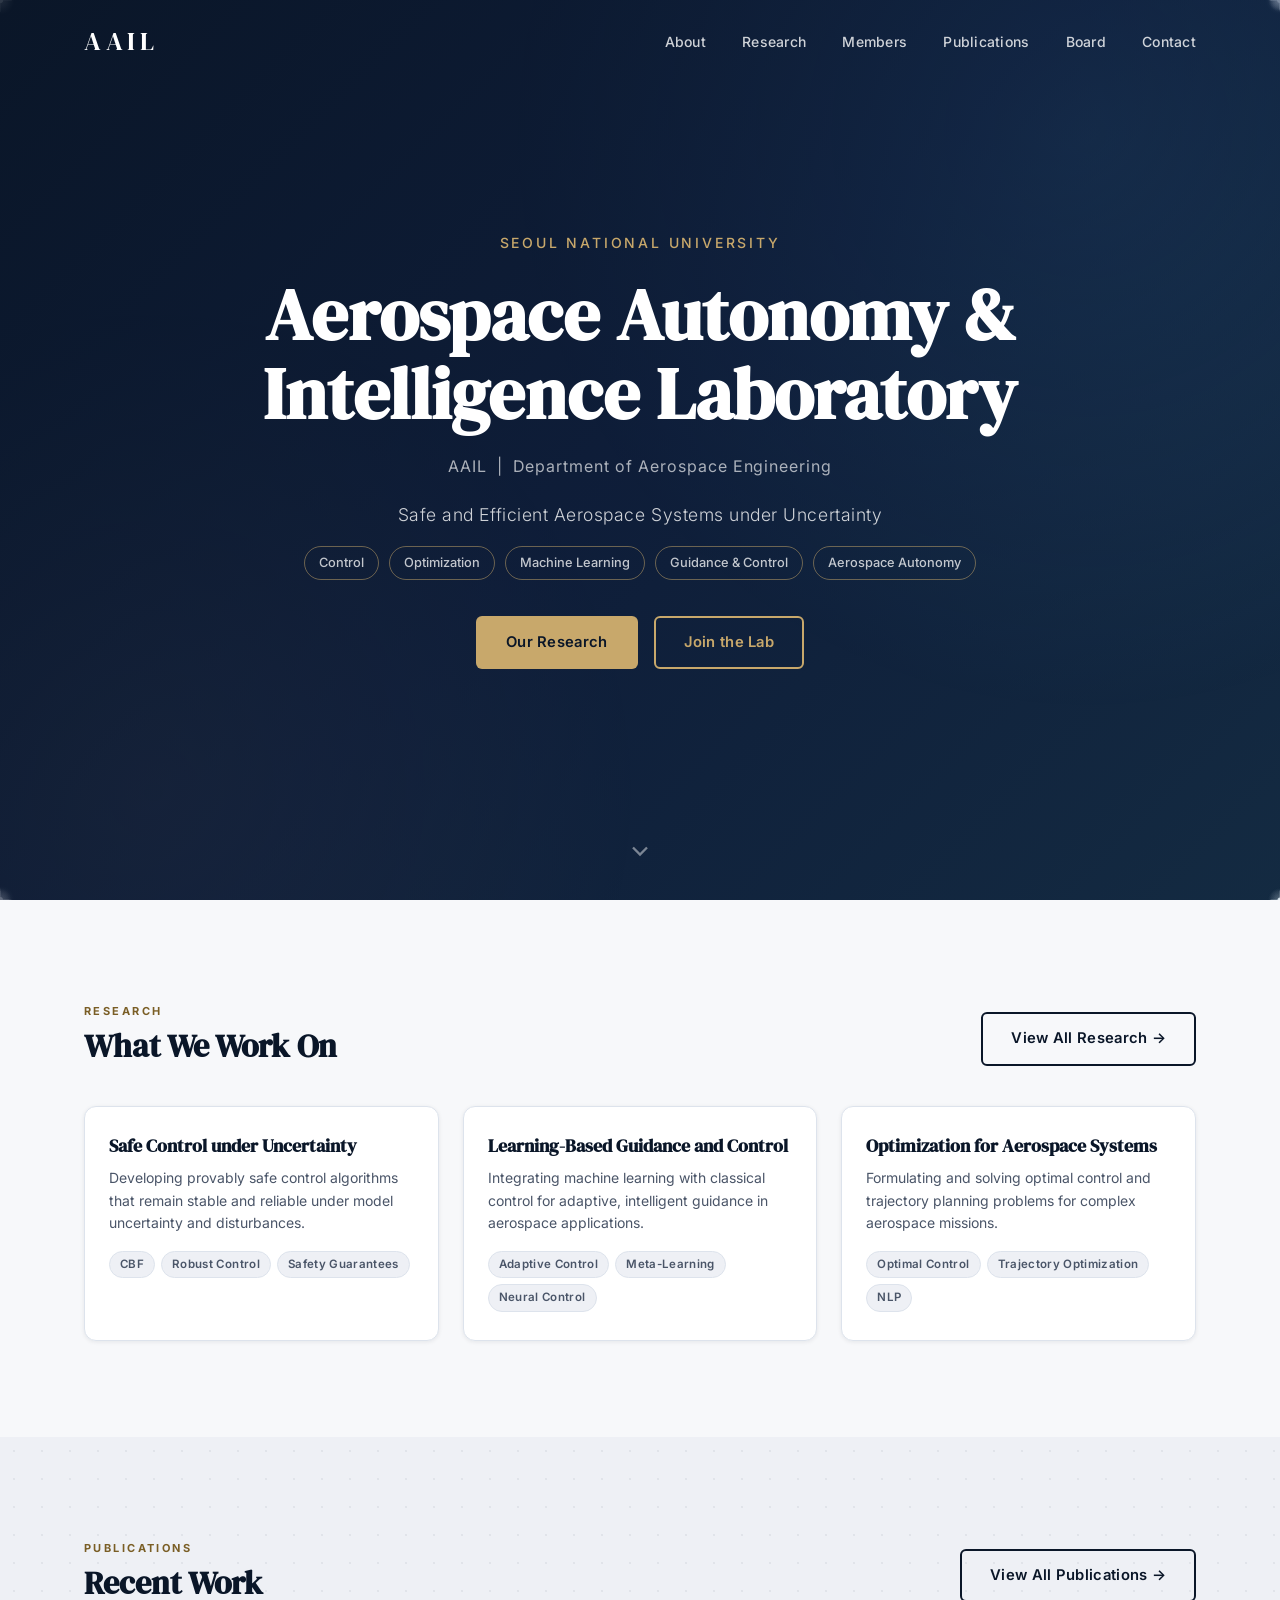
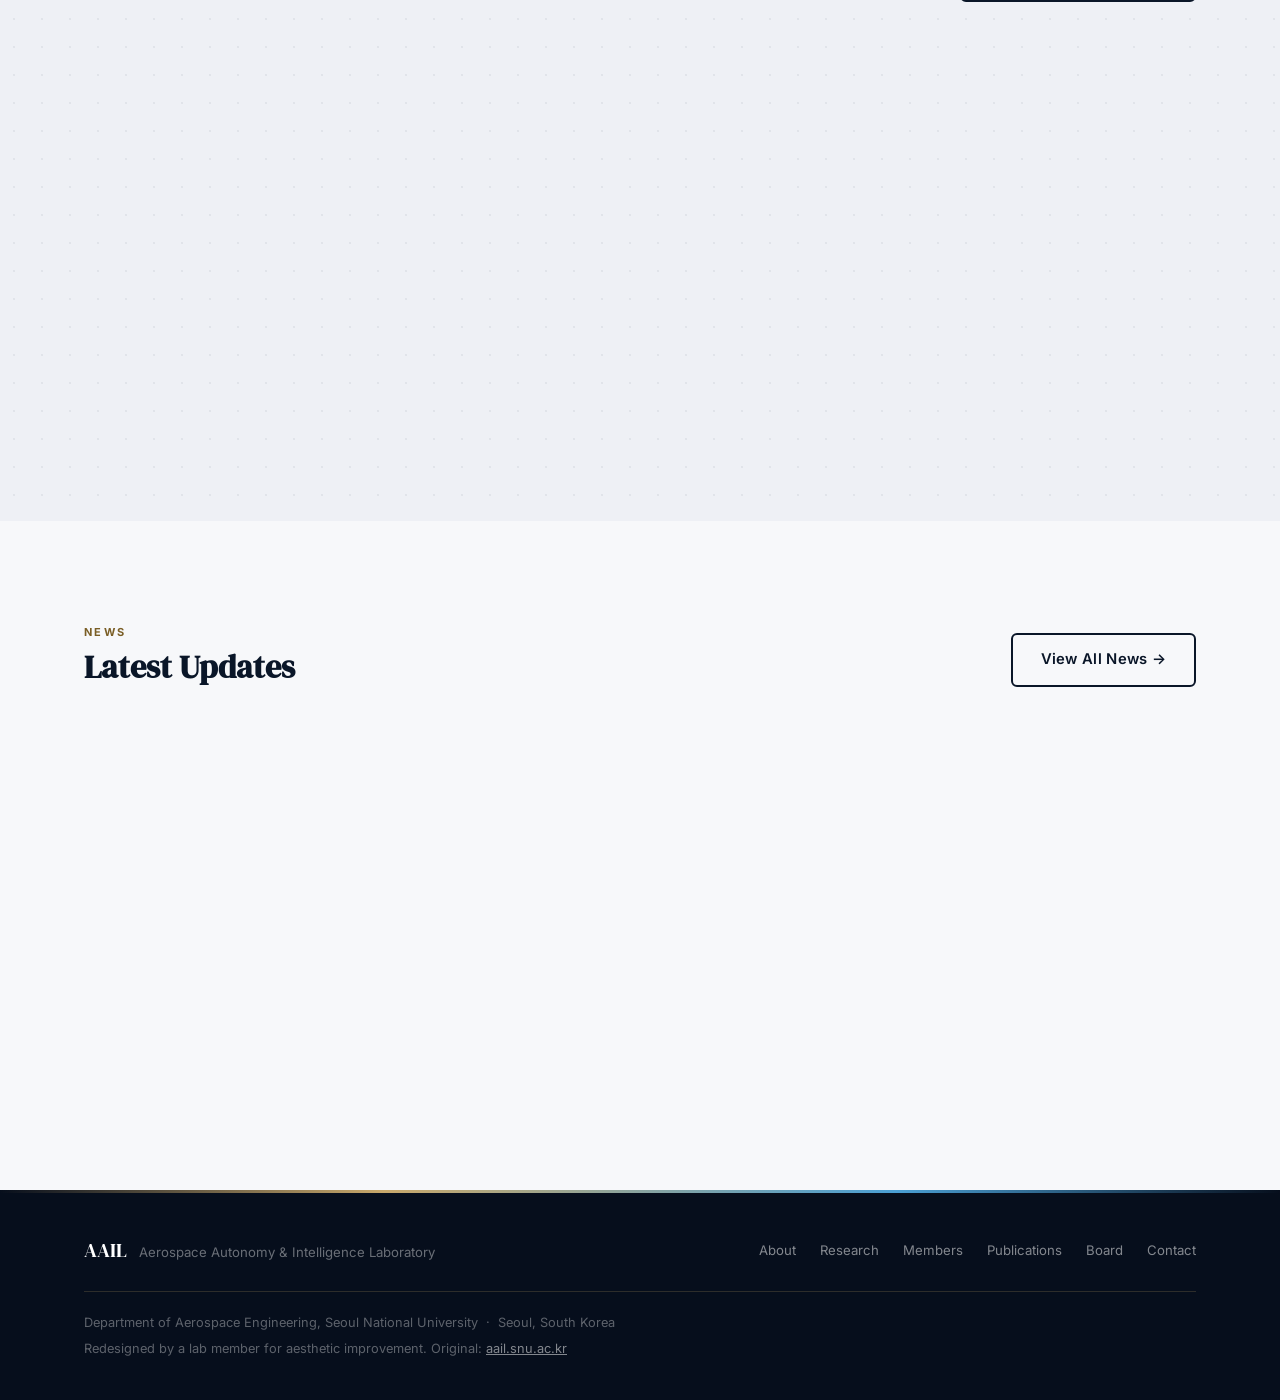
==== index.html @ 180e25d9 "Major redesign: board/gallery, research image grid, nav dropdowns, nav fix - Add Board page (News bu" ====
<!DOCTYPE html>
<html lang="en">
<head>
  <meta charset="UTF-8" />
  <meta name="viewport" content="width=device-width, initial-scale=1.0" />
  <title>AAIL — Aerospace Autonomy and Intelligence Laboratory</title>
  <link rel="preconnect" href="https://fonts.googleapis.com" />
  <link rel="preconnect" href="https://fonts.gstatic.com" crossorigin />
  <link href="https://fonts.googleapis.com/css2?family=DM+Serif+Display:ital@0;1&family=Inter:wght@300;400;500;600;700&display=swap" rel="stylesheet" />
  <link rel="stylesheet" href="style.css" />
  <meta property="og:title" content="AAIL:Aerospace Autonomy and Intelligence Laboratory" />
  <meta property="og:description" content="Research group at Seoul National University's Department of Aerospace Engineering, led by Professor Namhoon Cho." />
  <meta property="og:image" content="https://rimi1014.github.io/aail-webpage/images/og-image.png" />
  <meta property="og:type" content="website" />
  <meta property="og:url" content="https://rimi1014.github.io/aail-webpage/" />
</head>
<body>

  <!-- ── NAVIGATION ─────────────────────────────────────────── -->
  <header id="navbar">
    <nav class="nav-inner">
      <a class="nav-logo nav-tab" href="#" data-target="page-home">AAIL</a>
      <button class="hamburger" id="hamburger" aria-label="Menu">
        <span></span><span></span><span></span>
      </button>
      <ul class="nav-links" id="nav-links">
        <li class="has-dropdown">
          <a href="#" class="nav-tab" data-target="page-about">About</a>
          <ul class="nav-dropdown">
            <li><a href="#" class="nav-tab" data-target="page-about">About AAIL</a></li>
            <li><a href="#" class="nav-tab" data-target="page-contact">Join the Lab</a></li>
          </ul>
        </li>
        <li class="has-dropdown">
          <a href="#" class="nav-tab" data-target="page-research">Research</a>
          <ul class="nav-dropdown">
            <li><a href="#" class="nav-tab" data-target="page-research">Research Topics</a></li>
          </ul>
        </li>
        <li class="has-dropdown">
          <a href="#" class="nav-tab" data-target="page-members">Members</a>
          <ul class="nav-dropdown">
            <li><a href="#" class="member-subtab" data-subtab="pi">Principal Investigator</a></li>
            <li><a href="#" class="member-subtab" data-subtab="students">Students</a></li>
            <li><a href="#" class="member-subtab" data-subtab="alumni">Alumni</a></li>
          </ul>
        </li>
        <li class="has-dropdown">
          <a href="#" class="nav-tab" data-target="page-publications">Publications</a>
          <ul class="nav-dropdown">
            <li><a href="#" class="pub-filtertab" data-filter="journal">Journal</a></li>
            <li><a href="#" class="pub-filtertab" data-filter="conference">Conference</a></li>
            <li><a href="#" class="pub-filtertab" data-filter="preprint">Preprint</a></li>
          </ul>
        </li>
        <li class="has-dropdown">
          <a href="#" class="nav-tab" data-target="page-board">Board</a>
          <ul class="nav-dropdown">
            <li><a href="#" class="board-subtab" data-subtab="news">News</a></li>
            <li><a href="#" class="board-subtab" data-subtab="gallery">Gallery</a></li>
          </ul>
        </li>
        <li class="has-dropdown">
          <a href="#" class="nav-tab" data-target="page-contact">Contact</a>
          <ul class="nav-dropdown">
            <li><a href="#" class="nav-tab" data-target="page-contact">Contact AAIL</a></li>
            <li><a href="mailto:namhoon.cho@snu.ac.kr" class="nav-dropdown-email">namhoon.cho@snu.ac.kr</a></li>
          </ul>
        </li>
      </ul>
    </nav>
  </header>

  <!-- ── PAGES ──────────────────────────────────────────────── -->
  <main id="main-pages">

    <!-- HOME ──────────────────────────────────────────────── -->
    <div class="page active" id="page-home">

      <!-- Hero -->
      <div id="hero">
        <canvas id="hero-canvas"></canvas>
        <div class="hero-content">
          <p class="hero-eyebrow">Seoul National University</p>
          <h1 class="hero-title">Aerospace Autonomy &amp;<br />Intelligence Laboratory</h1>
          <p class="hero-sub">AAIL &nbsp;|&nbsp; Department of Aerospace Engineering</p>
          <p class="hero-statement">Safe and Efficient Aerospace Systems under Uncertainty</p>
          <div class="hero-tags">
            <span class="hero-tag">Control</span>
            <span class="hero-tag">Optimization</span>
            <span class="hero-tag">Machine Learning</span>
            <span class="hero-tag">Guidance &amp; Control</span>
            <span class="hero-tag">Aerospace Autonomy</span>
          </div>
          <div class="hero-cta">
            <a href="#" class="btn btn-primary nav-tab" data-target="page-research">Our Research</a>
            <a href="#" class="btn btn-outline nav-tab" data-target="page-contact">Join the Lab</a>
          </div>
        </div>
        <button class="scroll-hint" id="hero-scroll-hint" aria-label="Scroll down">
          <svg viewBox="0 0 24 24" fill="none" stroke="currentColor" stroke-width="2">
            <polyline points="6 9 12 15 18 9"/>
          </svg>
        </button>
      </div>

      <!-- Teaser: Research -->
      <section class="section teaser-section">
        <div class="container">
          <div class="teaser-header">
            <div>
              <span class="section-kicker">Research</span>
              <h2 class="teaser-title">What We Work On</h2>
            </div>
            <a href="#" class="btn btn-outline nav-tab" data-target="page-research">View All Research →</a>
          </div>
          <div class="research-areas">
            <div class="research-area-card">
              <h3 class="research-area-title">Safe Control under Uncertainty</h3>
              <p class="research-area-desc">Developing provably safe control algorithms that remain stable and reliable under model uncertainty and disturbances.</p>
              <div class="research-area-tags">
                <span class="research-area-tag">CBF</span>
                <span class="research-area-tag">Robust Control</span>
                <span class="research-area-tag">Safety Guarantees</span>
              </div>
            </div>
            <div class="research-area-card">
              <h3 class="research-area-title">Learning-Based Guidance and Control</h3>
              <p class="research-area-desc">Integrating machine learning with classical control for adaptive, intelligent guidance in aerospace applications.</p>
              <div class="research-area-tags">
                <span class="research-area-tag">Adaptive Control</span>
                <span class="research-area-tag">Meta-Learning</span>
                <span class="research-area-tag">Neural Control</span>
              </div>
            </div>
            <div class="research-area-card">
              <h3 class="research-area-title">Optimization for Aerospace Systems</h3>
              <p class="research-area-desc">Formulating and solving optimal control and trajectory planning problems for complex aerospace missions.</p>
              <div class="research-area-tags">
                <span class="research-area-tag">Optimal Control</span>
                <span class="research-area-tag">Trajectory Optimization</span>
                <span class="research-area-tag">NLP</span>
              </div>
            </div>
          </div>
        </div>
      </section>

      <!-- Teaser: Recent Publications -->
      <section class="section section-alt teaser-section">
        <div class="container">
          <div class="teaser-header">
            <div>
              <span class="section-kicker">Publications</span>
              <h2 class="teaser-title">Recent Work</h2>
            </div>
            <a href="#" class="btn btn-outline nav-tab" data-target="page-publications">View All Publications →</a>
          </div>
          <div id="pub-teaser"></div>
        </div>
      </section>

      <!-- Teaser: News -->
      <section class="section teaser-section">
        <div class="container">
          <div class="teaser-header">
            <div>
              <span class="section-kicker">News</span>
              <h2 class="teaser-title">Latest Updates</h2>
            </div>
            <a href="#" class="btn btn-outline nav-tab" data-target="page-board">View All News →</a>
          </div>
          <div id="news-teaser"></div>
        </div>
      </section>

    </div><!-- /page-home -->

    <!-- ABOUT ─────────────────────────────────────────────── -->
    <div class="page" id="page-about">
      <section class="section">
        <div class="container">
          <div class="section-header fade-in">
            <div class="section-num">01</div>
            <div class="section-header-text">
              <span class="section-kicker">About</span>
              <h2 class="section-title">About AAIL</h2>
            </div>
            <div class="section-header-line"></div>
          </div>
          <div class="about-text fade-in">
            <h2 class="about-subtitle">Intelligent Systems for the Future of Aerospace</h2>
            <p>The <strong>Aerospace Autonomy and Intelligence Laboratory (AAIL)</strong> is a research group within the Department of Aerospace Engineering at Seoul National University, led by Professor Namhoon Cho.</p>
            <p>We develop the theoretical foundations and practical algorithms for autonomous aerospace systems — spanning guidance &amp; control, machine learning, and intelligent decision-making. Our work bridges mathematical rigor with real-world aerospace engineering challenges.</p>
            <div class="about-tags">
              <span class="tag">Control Theory</span>
              <span class="tag">Machine Learning</span>
              <span class="tag">Autonomous Systems</span>
              <span class="tag">Aerospace Engineering</span>
              <span class="tag">Optimization</span>
            </div>
          </div>

          <div class="join-banner fade-in">
            <div class="join-text">
              <h3>Prospective Students &amp; Collaborators</h3>
              <p>We welcome motivated graduate students and researchers. Please send your CV and transcript to the PI via email.</p>
            </div>
            <a href="#" class="btn btn-primary nav-tab" data-target="page-contact">Get in Touch</a>
          </div>
        </div>
      </section>
    </div>

    <!-- RESEARCH ───────────────────────────────────────────── -->
    <div class="page" id="page-research">
      <div id="research-overview">
        <section class="section section-alt research-header-section">
          <div class="container">
            <div class="section-header fade-in">
              <div class="section-num">02</div>
              <div class="section-header-text">
                <span class="section-kicker">Research</span>
                <h2 class="section-title">What We Work On</h2>
              </div>
              <div class="section-header-line"></div>
            </div>
            <p class="section-desc fade-in">Our research spans the theory and application of intelligent autonomous systems in aerospace.</p>
          </div>
        </section>
        <div class="research-img-grid" id="research-img-grid"></div>
      </div>
      <div id="research-detail-view" style="display:none"></div>
    </div>

    <!-- MEMBERS ────────────────────────────────────────────── -->
    <div class="page" id="page-members">
      <section class="section section-alt">
        <div class="container">
          <div class="section-header fade-in">
            <div class="section-header-text">
              <span class="section-kicker">People</span>
              <h2 class="section-title">Lab Members</h2>
            </div>
            <div class="section-header-line"></div>
          </div>

          <!-- Internal sub-tabs -->
          <div class="member-tabs fade-in">
            <button class="member-tab active" data-panel="pi">Principal Investigator</button>
            <button class="member-tab" data-panel="students">Students</button>
            <button class="member-tab" data-panel="alumni">Alumni</button>
          </div>

          <!-- Panel: PI -->
          <div class="member-panel active" id="panel-pi">
            <div class="pi-profile fade-in">
              <div class="pi-profile-card">
                <div class="pi-avatar">
                  <img
                    src="images/ncho.jpg"
                    alt="Prof. Namhoon Cho"
                    class="pi-photo"
                    onerror="this.style.display='none';this.nextElementSibling.style.display='flex'"
                  />
                  <div class="pi-avatar-initials">NC</div>
                </div>
                <h2 class="pi-name">Namhoon Cho</h2>
                <p class="pi-title">Principal Investigator</p>
                <p class="pi-dept">Assistant Professor<br />Department of Aerospace Engineering<br />Seoul National University</p>
                <div class="pi-links">
                  <a href="http://aail.snu.ac.kr/ncho.html" target="_blank" class="pi-link">Faculty Page ↗</a>
                  <a href="mailto:namhoon.cho@snu.ac.kr" class="pi-link">namhoon.cho@snu.ac.kr</a>
                </div>
              </div>
              <div class="pi-bio">
                <div class="pi-bio-block">
                  <h4 class="pi-bio-heading">Current Position</h4>
                  <p>Assistant Professor, Department of Aerospace Engineering, Seoul National University. Affiliated with the Artificial Intelligence Institute and Institute of Advanced Aerospace Technology.</p>
                </div>
                <div class="pi-bio-block">
                  <h4 class="pi-bio-heading">Research Focus</h4>
                  <p>Control-theoretic design of optimisation algorithms, robust adaptive control with online model learning, data-driven safe control frameworks, learning-enabled control with safety assurance, and automated control engineering.</p>
                </div>
                <div class="pi-bio-block">
                  <h4 class="pi-bio-heading">Professional Experience</h4>
                  <ul class="pi-bio-list">
                    <li>Lecturer in Control and Optimisation, Cranfield University (2024–2025)</li>
                    <li>Research Fellow (75th Anniversary Fellowship), Cranfield University (2021–2024)</li>
                    <li>Senior Researcher, Agency for Defense Development (2019–2020)</li>
                    <li>Postdoctoral Fellow, Seoul National University (2017–2019)</li>
                  </ul>
                </div>
                <div class="pi-bio-block">
                  <h4 class="pi-bio-heading">Education</h4>
                  <ul class="pi-bio-list">
                    <li>PhD, Mechanical and Aerospace Engineering, Seoul National University (2012–2017)<br /><span class="pi-bio-note">Dissertation: Nonlinear Guidance Law for 3D Path-Following Using Differential Geometry</span></li>
                    <li>BSc, Mechanical and Aerospace Engineering, Seoul National University (2009–2012)</li>
                  </ul>
                </div>
                <div class="pi-bio-block">
                  <h4 class="pi-bio-heading">Honors &amp; Awards</h4>
                  <ul class="pi-bio-list">
                    <li>Fellow of Advance HE (2025)</li>
                    <li>Cranfield University 75th Anniversary Fellowship</li>
                    <li>Outstanding Doctoral Dissertation Award, Seoul National University (2017)</li>
                    <li>Summa Cum Laude, Seoul National University (2012)</li>
                  </ul>
                </div>
              </div>
            </div>
          </div>

          <!-- Panel: Students (data/members.js snu group) -->
          <div class="member-panel" id="panel-students">
            <div id="students-container"></div>
          </div>

          <!-- Panel: Alumni (data/members.js cranfield group) -->
          <div class="member-panel" id="panel-alumni">
            <div id="alumni-container"></div>
          </div>

        </div>
      </section>
    </div>

    <!-- PUBLICATIONS ───────────────────────────────────────── -->
    <div class="page" id="page-publications">
      <section class="section">
        <div class="container">
          <div class="section-header fade-in">
            <div class="section-num">04</div>
            <div class="section-header-text">
              <span class="section-kicker">Publications</span>
              <h2 class="section-title">Selected Works</h2>
            </div>
            <div class="section-header-line"></div>
          </div>

          <div class="pub-tabs fade-in">
            <button class="pub-tab active" data-filter="all">All</button>
            <button class="pub-tab" data-filter="journal">Journal</button>
            <button class="pub-tab" data-filter="conference">Conference</button>
            <button class="pub-tab" data-filter="preprint">Preprint</button>
          </div>

          <div class="pub-list" id="pub-list">
            <!-- data/publications.js 에서 자동으로 채워집니다 -->
          </div>

          <div class="pub-more fade-in">
            <a href="http://aail.snu.ac.kr" target="_blank" class="btn btn-outline">View Full List ↗</a>
          </div>
        </div>
      </section>
    </div>

    <!-- BOARD ──────────────────────────────────────────────── -->
    <div class="page" id="page-board">
      <section class="section">
        <div class="container">
          <div class="section-header fade-in">
            <div class="section-header-text">
              <span class="section-kicker">Board</span>
              <h2 class="section-title">Lab Board</h2>
            </div>
            <div class="section-header-line"></div>
          </div>

          <div class="pub-tabs fade-in" id="board-tabs">
            <button class="pub-tab active" data-panel="news">News</button>
            <button class="pub-tab" data-panel="gallery">Gallery</button>
          </div>

          <!-- Panel: News -->
          <div class="board-panel active" id="board-panel-news">
            <div id="news-container"></div>
          </div>

          <!-- Panel: Gallery -->
          <div class="board-panel" id="board-panel-gallery">
            <div id="gallery-container"></div>
          </div>
        </div>
      </section>
    </div>

    <!-- CONTACT ────────────────────────────────────────────── -->
    <div class="page" id="page-contact">
      <section class="section section-dark">
        <div class="container">
          <div class="section-header fade-in">
            <div class="section-num">06</div>
            <div class="section-header-text">
              <span class="section-kicker">Contact</span>
              <h2 class="section-title light">Find Us</h2>
            </div>
            <div class="section-header-line"></div>
          </div>

          <div class="contact-grid">
            <div class="contact-card fade-in">
              <div class="contact-icon">
                <svg viewBox="0 0 24 24" fill="none" stroke="currentColor" stroke-width="1.5">
                  <path d="M21 10c0 7-9 13-9 13s-9-6-9-13a9 9 0 0118 0z"/>
                  <circle cx="12" cy="10" r="3"/>
                </svg>
              </div>
              <h3>Address</h3>
              <p>Rm 318-2, Bldg 302<br />Department of Aerospace Engineering<br />Seoul National University<br />1 Gwanak-ro, Gwanak-gu<br />Seoul 08826, South Korea</p>
            </div>

            <div class="contact-card fade-in">
              <div class="contact-icon">
                <svg viewBox="0 0 24 24" fill="none" stroke="currentColor" stroke-width="1.5">
                  <path d="M22 16.92v3a2 2 0 01-2.18 2 19.79 19.79 0 01-8.63-3.07A19.5 19.5 0 013.07 8.81 19.79 19.79 0 01.01 2.18 2 2 0 012 0h3a2 2 0 012 1.72c.127.96.361 1.903.7 2.81a2 2 0 01-.45 2.11L6.09 7.91a16 16 0 006 6l1.27-1.27a2 2 0 012.11-.45c.907.339 1.85.573 2.81.7A2 2 0 0122 16.92z"/>
                </svg>
              </div>
              <h3>Phone</h3>
              <p>+82-(0)2-880-7392</p>
            </div>

            <div class="contact-card fade-in">
              <div class="contact-icon">
                <svg viewBox="0 0 24 24" fill="none" stroke="currentColor" stroke-width="1.5">
                  <circle cx="12" cy="12" r="10"/>
                  <path d="M2 12h20M12 2a15.3 15.3 0 014 10 15.3 15.3 0 01-4 10 15.3 15.3 0 01-4-10 15.3 15.3 0 014-10z"/>
                </svg>
              </div>
              <h3>Website</h3>
              <p><a href="http://aail.snu.ac.kr" target="_blank" class="contact-link">aail.snu.ac.kr ↗</a></p>
            </div>
          </div>

          <div class="join-cta fade-in">
            <h3>Interested in Joining?</h3>
            <p>We are looking for motivated graduate students and researchers. Please contact the PI with your CV and academic transcript.</p>
            <a href="mailto:namhoon.cho@snu.ac.kr" class="btn btn-outline">Email the PI ↗</a>
          </div>
        </div>
      </section>
    </div>

  </main>

  <!-- ── FOOTER ──────────────────────────────────────────────── -->
  <footer class="footer">
    <div class="container">
      <div class="footer-inner">
        <div class="footer-brand">
          <a href="#" class="footer-logo nav-tab" data-target="page-home">AAIL</a>
          <span class="footer-tagline">Aerospace Autonomy &amp; Intelligence Laboratory</span>
        </div>
        <div class="footer-links">
          <a href="#" class="nav-tab" data-target="page-about">About</a>
          <a href="#" class="nav-tab" data-target="page-research">Research</a>
          <a href="#" class="nav-tab" data-target="page-members">Members</a>
          <a href="#" class="nav-tab" data-target="page-publications">Publications</a>
          <a href="#" class="nav-tab" data-target="page-board">Board</a>
          <a href="#" class="nav-tab" data-target="page-contact">Contact</a>
        </div>
      </div>
      <div class="footer-copy">
        <p>Department of Aerospace Engineering, Seoul National University &nbsp;·&nbsp; Seoul, South Korea</p>
        <p class="footer-note">Redesigned by a lab member for aesthetic improvement. Original: <a href="http://aail.snu.ac.kr" target="_blank">aail.snu.ac.kr</a></p>
      </div>
    </div>
  </footer>

  <button class="go-top" id="go-top" aria-label="Back to top">
    <svg viewBox="0 0 24 24" fill="none" stroke="currentColor" stroke-width="2.5">
      <polyline points="18 15 12 9 6 15"/>
    </svg>
  </button>

  <!-- Gallery Modal -->
  <div class="gallery-modal" id="gallery-modal" aria-hidden="true">
    <div class="gallery-modal-backdrop" id="gallery-modal-backdrop"></div>
    <div class="gallery-modal-dialog">
      <button class="gallery-modal-close" id="gallery-modal-close" aria-label="Close">
        <svg viewBox="0 0 24 24" fill="none" stroke="currentColor" stroke-width="2.5">
          <line x1="18" y1="6" x2="6" y2="18"/><line x1="6" y1="6" x2="18" y2="18"/>
        </svg>
      </button>
      <div class="gallery-modal-img-wrap" id="gallery-modal-img-wrap"></div>
      <div class="gallery-modal-info">
        <p class="gallery-modal-date" id="gallery-modal-date"></p>
        <h2 class="gallery-modal-title" id="gallery-modal-title"></h2>
        <p class="gallery-modal-text" id="gallery-modal-text"></p>
      </div>
    </div>
  </div>

  <script src="data/members.js"></script>
  <script src="data/publications.js"></script>
  <script src="data/news.js"></script>
  <script src="data/gallery.js"></script>
  <script src="script.js"></script>
</body>
</html>
---- style.css ----
/* ── RESET & ROOT ──────────────────────────────────────────── */
*, *::before, *::after { box-sizing: border-box; margin: 0; padding: 0; }

:root {
  --navy:      #0A1628;
  --navy-mid:  #112244;
  --blue:      #4A9FD4;
  --blue-lt:   #7DC4E8;
  --gold:      #C8A86B;
  --gold-lt:   #E0C99A;
  --gold-dk:   #7A5E25;
  --bg:        #F7F8FA;
  --bg-alt:    #EEF0F5;
  --white:     #FFFFFF;
  --text:      #1E2A3A;
  --text-mid:  #4A5568;
  --text-lt:   #8898AA;
  --border:    #DDE3EC;

  --font-serif: 'DM Serif Display', Georgia, serif;
  --font-sans:  'Inter', -apple-system, BlinkMacSystemFont, sans-serif;

  --radius-sm: 6px;
  --radius:    12px;
  --radius-lg: 20px;

  --shadow-sm: 0 1px 4px rgba(10,22,40,.08);
  --shadow:    0 4px 20px rgba(10,22,40,.10);
  --shadow-lg: 0 12px 40px rgba(10,22,40,.15);

  --transition: 0.3s cubic-bezier(0.4, 0, 0.2, 1);
}

html { font-size: 16px; }

body {
  font-family: var(--font-sans);
  color: var(--text);
  background: var(--bg);
  line-height: 1.7;
  -webkit-font-smoothing: antialiased;
  display: flex;
  flex-direction: column;
  min-height: 100vh;
}

/* ── PAGE SWITCHING ─────────────────────────────────────────── */
#main-pages { flex: 1; }

.page { display: none; }
.page.active {
  display: block;
  animation: pageFadeIn 0.35s ease forwards;
}

@keyframes pageFadeIn {
  from { opacity: 0; }
  to   { opacity: 1; }
}


a { color: inherit; text-decoration: none; }
img { max-width: 100%; display: block; }

/* ── UTILITY ───────────────────────────────────────────────── */
.container {
  max-width: 1160px;
  margin: 0 auto;
  padding: 0 24px;
}
.container-narrow { max-width: 860px; }

.section { padding: 96px 0; }
.section-alt {
  background-color: var(--bg-alt);
  background-image: radial-gradient(circle, rgba(10,22,40,.06) 1px, transparent 1px);
  background-size: 28px 28px;
}
.section-dark {
  background: var(--navy);
  color: var(--white);
}

.section-label {
  font-size: 11px;
  font-weight: 700;
  letter-spacing: .18em;
  text-transform: uppercase;
  color: var(--gold-dk);
  margin-bottom: 12px;
}
.section-label.light { color: var(--gold-lt); }

.section-title {
  font-family: var(--font-serif);
  font-size: clamp(2rem, 4vw, 2.75rem);
  line-height: 1.15;
  color: var(--navy);
  margin-bottom: 16px;
}
.section-title.centered { text-align: center; }
.section-title.light { color: var(--white); }

.section-desc {
  font-size: 1.05rem;
  color: var(--text-mid);
  max-width: 600px;
  margin-bottom: 56px;
}
.section-desc.centered { margin-left: auto; margin-right: auto; text-align: center; }

/* ── SECTION HEADERS ─────────────────────────────────────── */
.section-header {
  display: grid;
  grid-template-columns: 1fr auto;
  align-items: center;
  gap: 24px;
  margin-bottom: 48px;
}
.section-num { display: none; }
.section-header-text { display: flex; flex-direction: column; }
.section-kicker {
  font-size: 11px;
  font-weight: 700;
  letter-spacing: .22em;
  text-transform: uppercase;
  color: var(--gold-dk);
  margin-bottom: 4px;
}
.section-dark .section-kicker { color: var(--gold-lt); }
.section-header .section-title { margin-bottom: 0; }
.section-header-line {
  height: 1px;
  background: linear-gradient(90deg, var(--border) 0%, transparent 100%);
  min-width: 40px;
  flex: 1;
}
.section-dark .section-header-line {
  background: linear-gradient(90deg, rgba(255,255,255,.18) 0%, transparent 100%);
}

/* Fade-in on scroll */
.fade-in {
  opacity: 0;
  transform: translateY(32px) scale(0.98);
  transition: opacity 0.7s cubic-bezier(0.4,0,0.2,1),
              transform 0.7s cubic-bezier(0.4,0,0.2,1);
}
.fade-in.visible {
  opacity: 1;
  transform: translateY(0) scale(1);
}

/* Buttons */
.btn {
  display: inline-flex;
  align-items: center;
  gap: 8px;
  padding: 12px 28px;
  border-radius: var(--radius-sm);
  font-size: .925rem;
  font-weight: 600;
  letter-spacing: .02em;
  transition: var(--transition);
  cursor: pointer;
  border: 2px solid transparent;
}
.btn-primary {
  background: var(--gold);
  color: var(--navy);
}
.btn-primary:hover { background: var(--gold-lt); }

.btn-outline {
  border-color: currentColor;
  color: var(--navy);
}
.btn-outline:hover { background: var(--navy); color: var(--white); }

.section-dark .btn-outline {
  color: var(--white);
  border-color: rgba(255,255,255,.4);
}
.section-dark .btn-outline:hover { background: rgba(255,255,255,.15); }

/* Tags */
.tag {
  display: inline-block;
  padding: 4px 12px;
  border-radius: 999px;
  background: var(--bg-alt);
  border: 1px solid var(--border);
  font-size: .8rem;
  font-weight: 500;
  color: var(--text-mid);
}

/* ── NAVBAR ────────────────────────────────────────────────── */
#navbar {
  position: fixed;
  top: 0; left: 0; right: 0;
  z-index: 1000;
  padding: 20px 0;
  transition: var(--transition);
  isolation: isolate;
}
#navbar.scrolled {
  background: rgba(10,22,40,.95);
  backdrop-filter: blur(12px);
  padding: 12px 0;
  box-shadow: 0 2px 20px rgba(0,0,0,.3);
}

.nav-inner {
  max-width: 1160px;
  margin: 0 auto;
  padding: 0 24px;
  display: flex;
  align-items: center;
  justify-content: space-between;
}

.nav-logo {
  font-family: var(--font-serif);
  font-size: 1.6rem;
  color: var(--white);
  letter-spacing: .18em;
}

.nav-links {
  display: flex;
  gap: 36px;
  list-style: none;
}
.nav-links a {
  font-size: .875rem;
  font-weight: 500;
  color: rgba(255,255,255,.8);
  transition: color var(--transition);
  letter-spacing: .02em;
}
.nav-links a:hover { color: var(--gold); }
.nav-links a.nav-active { color: var(--gold); }

/* Dropdown */
.has-dropdown { position: relative; }
.nav-dropdown {
  opacity: 0;
  pointer-events: none;
  visibility: hidden;
  position: absolute;
  top: calc(100% + 8px);
  left: 50%;
  transform: translateX(-50%) translateY(-4px);
  background: rgba(10,22,40,.97);
  backdrop-filter: blur(12px);
  -webkit-backdrop-filter: blur(12px);
  border: 1px solid rgba(255,255,255,.10);
  border-radius: var(--radius);
  padding: 6px 0;
  min-width: 200px;
  list-style: none;
  z-index: 1100;
  box-shadow: var(--shadow-lg);
  transition: opacity 0.2s ease, transform 0.2s ease, visibility 0.2s;
}
.has-dropdown:hover .nav-dropdown,
.has-dropdown.open .nav-dropdown {
  opacity: 1;
  pointer-events: auto;
  visibility: visible;
  transform: translateX(-50%) translateY(0);
}
.nav-dropdown::before {
  content: '';
  position: absolute;
  top: -6px;
  left: 50%;
  transform: translateX(-50%);
  border: 6px solid transparent;
  border-top: 0;
  border-bottom-color: rgba(255,255,255,.10);
}
.nav-dropdown li a {
  display: block;
  padding: 9px 20px;
  font-size: .825rem;
  font-weight: 500;
  color: rgba(255,255,255,.75);
  white-space: nowrap;
  transition: color var(--transition), background var(--transition);
}
.nav-dropdown li a:hover { color: var(--gold); background: rgba(255,255,255,.06); }
.nav-dropdown-email {
  display: block;
  padding: 9px 20px;
  font-size: .78rem;
  font-weight: 400;
  color: rgba(255,255,255,.45);
  white-space: nowrap;
  letter-spacing: .01em;
  transition: color var(--transition);
}
.nav-dropdown-email:hover { color: var(--gold); }

.hamburger {
  display: none;
  flex-direction: column;
  gap: 5px;
  background: none;
  border: none;
  cursor: pointer;
  padding: 4px;
}
.hamburger span {
  display: block;
  width: 24px;
  height: 2px;
  background: var(--white);
  border-radius: 2px;
  transition: var(--transition);
}

/* ── HERO ───────────────────────────────────────────────────── */
#hero {
  position: relative;
  height: 100vh;
  min-height: 640px;
  display: flex;
  align-items: center;
  justify-content: center;
  background: var(--navy);
  overflow: hidden;
}

#hero-canvas {
  position: absolute;
  inset: 0;
  width: 100%;
  height: 100%;
}

/* gradient overlay */
#hero::after {
  content: '';
  position: absolute;
  inset: 0;
  background: linear-gradient(135deg,
    rgba(10,22,40,.85) 0%,
    rgba(17,34,68,.6) 50%,
    rgba(74,159,212,.15) 100%);
  pointer-events: none;
}

.hero-content {
  position: relative;
  z-index: 2;
  text-align: center;
  color: var(--white);
  padding: 0 24px;
  max-width: 900px;
}

.hero-eyebrow {
  font-size: .875rem;
  font-weight: 500;
  letter-spacing: .2em;
  text-transform: uppercase;
  color: var(--gold);
  margin-bottom: 20px;
  opacity: 0;
  animation: heroFade 0.8s 0.2s forwards;
}

.hero-title {
  font-family: var(--font-serif);
  font-size: clamp(2.5rem, 6vw, 4.5rem);
  line-height: 1.1;
  margin-bottom: 20px;
  opacity: 0;
  animation: heroFade 0.8s 0.45s forwards;
}

.hero-sub {
  font-size: 1rem;
  color: rgba(255,255,255,.65);
  letter-spacing: .06em;
  margin-bottom: 20px;
  opacity: 0;
  animation: heroFade 0.8s 0.65s forwards;
}

.hero-statement {
  font-size: 1.1rem;
  font-weight: 300;
  color: rgba(255,255,255,.80);
  letter-spacing: .03em;
  margin-bottom: 16px;
  opacity: 0;
  animation: heroFade 0.8s 0.85s forwards;
}

.hero-tags {
  display: flex;
  gap: 10px;
  justify-content: center;
  flex-wrap: wrap;
  margin-bottom: 36px;
  opacity: 0;
  animation: heroFade 0.8s 1.05s forwards;
}

.hero-tag {
  padding: 5px 14px;
  border-radius: 999px;
  border: 1px solid rgba(200,168,107,0.5);
  color: rgba(255,255,255,.75);
  font-size: .8rem;
  font-weight: 500;
}

.hero-cta {
  display: flex;
  gap: 16px;
  justify-content: center;
  flex-wrap: wrap;
  opacity: 0;
  animation: heroFade 0.8s 1.25s forwards;
}

.hero-cta .btn-outline {
  color: var(--gold);
  border-color: var(--gold);
}
.hero-cta .btn-outline:hover {
  background: var(--gold);
  color: var(--navy);
}

.scroll-hint {
  position: absolute;
  bottom: 32px;
  left: 50%;
  transform: translateX(-50%);
  z-index: 2;
  color: rgba(255,255,255,.45);
  animation: bounce 2s infinite;
  background: none;
  border: none;
  cursor: pointer;
  padding: 0;
}
.scroll-hint svg { width: 28px; height: 28px; }

@keyframes heroFade {
  to { opacity: 1; }
}
@keyframes bounce {
  0%, 100% { transform: translateX(-50%) translateY(0); }
  50% { transform: translateX(-50%) translateY(8px); }
}

/* ── ABOUT ──────────────────────────────────────────────────── */
.about-grid {
  display: grid;
  grid-template-columns: 300px 1fr;
  gap: 64px;
  align-items: center;
  margin-bottom: 56px;
}

.about-pi {
  display: flex;
  flex-direction: column;
  align-items: center;
  text-align: center;
  background: var(--white);
  border-radius: var(--radius-lg);
  padding: 40px 32px;
  box-shadow: var(--shadow);
  border: 1px solid var(--border);
}

.pi-avatar {
  width: 120px;
  height: 120px;
  border-radius: 50%;
  background: linear-gradient(135deg, var(--navy), var(--blue));
  display: flex;
  align-items: center;
  justify-content: center;
  margin-bottom: 20px;
  overflow: hidden;
  flex-shrink: 0;
  box-shadow: 0 0 0 4px rgba(200,168,107,.3);
}
.pi-photo {
  width: 100%;
  height: 100%;
  object-fit: cover;
  object-position: center top;
  display: block;
}
.pi-avatar-initials {
  font-family: var(--font-serif);
  font-size: 1.75rem;
  color: var(--white);
  display: none;
  align-items: center;
  justify-content: center;
  width: 100%;
  height: 100%;
}

.pi-name {
  font-family: var(--font-serif);
  font-size: 1.4rem;
  color: var(--navy);
  margin-bottom: 4px;
}
.pi-title {
  font-size: .8rem;
  font-weight: 700;
  letter-spacing: .1em;
  text-transform: uppercase;
  color: var(--gold-dk);
  margin-bottom: 12px;
}
.pi-dept {
  font-size: .875rem;
  color: var(--text-mid);
  line-height: 1.5;
  margin-bottom: 20px;
}
.pi-links {
  display: flex;
  flex-direction: column;
  align-items: center;
  gap: 6px;
}
.pi-link {
  font-size: .875rem;
  font-weight: 600;
  color: var(--blue);
  transition: color var(--transition);
}
.pi-link:hover { color: var(--navy); }

.about-subtitle {
  font-family: var(--font-serif);
  font-size: clamp(1.5rem, 3vw, 2.2rem);
  line-height: 1.2;
  color: var(--navy);
  margin-bottom: 20px;
}

.about-text { padding-top: 0; max-width: 780px; }
.about-text p {
  color: var(--text-mid);
  margin-bottom: 16px;
  font-size: 1.025rem;
}
.about-text strong { color: var(--text); }

/* ── PI PROFILE (Members page) ────────────────────────────────── */
.pi-profile {
  display: grid;
  grid-template-columns: 240px 1fr;
  gap: 48px;
  align-items: start;
  background: var(--white);
  border-radius: var(--radius-lg);
  padding: 40px;
  border: 1px solid var(--border);
  box-shadow: var(--shadow);
  margin-bottom: 8px;
}

.pi-profile-card {
  display: flex;
  flex-direction: column;
  align-items: center;
  text-align: center;
}

.pi-bio {
  display: flex;
  flex-direction: column;
  gap: 20px;
}

.pi-bio-block p {
  font-size: .9rem;
  color: var(--text-mid);
  line-height: 1.65;
  margin: 0;
}

.pi-bio-heading {
  font-size: .72rem;
  font-weight: 700;
  letter-spacing: .14em;
  text-transform: uppercase;
  color: var(--gold-dk);
  margin-bottom: 8px;
}

.pi-bio-list {
  list-style: none;
  padding: 0;
  margin: 0;
  display: flex;
  flex-direction: column;
  gap: 6px;
}

.pi-bio-list li {
  font-size: .9rem;
  color: var(--text-mid);
  line-height: 1.55;
  padding-left: 16px;
  position: relative;
}

.pi-bio-list li::before {
  content: '–';
  position: absolute;
  left: 0;
  color: var(--gold);
  font-weight: 600;
}

.pi-bio-note {
  font-size: .82rem;
  color: var(--text-lt);
  font-style: italic;
}

.about-tags {
  display: flex;
  flex-wrap: wrap;
  gap: 8px;
  margin-top: 24px;
}

.join-banner {
  background: linear-gradient(135deg, var(--navy) 0%, var(--navy-mid) 100%);
  border-radius: var(--radius-lg);
  padding: 40px 48px;
  display: flex;
  align-items: center;
  justify-content: space-between;
  gap: 32px;
  color: var(--white);
}
.join-text h3 {
  font-family: var(--font-serif);
  font-size: 1.5rem;
  margin-bottom: 8px;
}
.join-text p {
  color: rgba(255,255,255,.7);
  font-size: .95rem;
}

/* ── RESEARCH IMAGE GRID ─────────────────────────────────────── */
.research-header-section { padding-bottom: 40px; }

.research-img-grid {
  display: grid;
  grid-template-columns: repeat(6, 1fr);
  gap: 16px;
  max-width: 1160px;
  margin: 0 auto;
  padding: 0 24px 80px;
}
.research-img-card {
  grid-column: span 2;
  position: relative;
  height: 340px;
  overflow: hidden;
  cursor: pointer;
  border-radius: var(--radius);
}
.research-img-card:nth-child(4),
.research-img-card:nth-child(5) { grid-column: span 3; }

.research-img-bg {
  position: absolute;
  inset: 0;
  background-size: cover;
  background-position: center;
  transition: transform 0.6s ease;
}
.research-img-card:hover .research-img-bg { transform: scale(1.06); }

.research-img-overlay {
  position: absolute;
  inset: 0;
  background: linear-gradient(to top,
    rgba(10,22,40,.88) 0%,
    rgba(10,22,40,.35) 55%,
    rgba(10,22,40,.15) 100%);
  transition: background 0.4s ease;
}
.research-img-card:hover .research-img-overlay {
  background: linear-gradient(to top,
    rgba(10,22,40,.95) 0%,
    rgba(10,22,40,.55) 55%,
    rgba(10,22,40,.25) 100%);
}

.research-img-content {
  position: absolute;
  bottom: 0;
  left: 0;
  right: 0;
  padding: 28px;
  z-index: 1;
}
.research-img-tags {
  display: flex;
  flex-wrap: wrap;
  gap: 6px;
  margin-bottom: 12px;
}
.research-img-tag {
  font-size: .68rem;
  font-weight: 600;
  padding: 3px 10px;
  border-radius: 999px;
  border: 1px solid rgba(255,255,255,.3);
  color: rgba(255,255,255,.75);
  background: rgba(255,255,255,.08);
}
.research-img-title {
  font-family: var(--font-serif);
  font-size: 1.15rem;
  color: var(--white);
  line-height: 1.3;
  margin: 0;
}

/* ── RESEARCH DETAIL VIEW ────────────────────────────────────── */
.research-detail-banner {
  position: relative;
  height: 52vh;
  min-height: 340px;
  background-size: cover;
  background-position: center;
  display: flex;
  align-items: flex-end;
}
.research-detail-banner-overlay {
  position: absolute;
  inset: 0;
  background: linear-gradient(to top,
    rgba(10,22,40,.92) 0%,
    rgba(10,22,40,.45) 60%,
    rgba(10,22,40,.2) 100%);
}
.research-detail-banner-content {
  position: relative;
  z-index: 1;
  padding: 48px 56px;
  color: var(--white);
  max-width: 900px;
}
.research-back-btn {
  display: inline-flex;
  align-items: center;
  gap: 6px;
  background: rgba(255,255,255,.12);
  border: 1px solid rgba(255,255,255,.28);
  color: rgba(255,255,255,.85);
  border-radius: var(--radius-sm);
  padding: 7px 16px;
  font-size: .8rem;
  font-weight: 600;
  cursor: pointer;
  margin-bottom: 20px;
  transition: background var(--transition), border-color var(--transition);
  font-family: var(--font-sans);
}
.research-back-btn:hover {
  background: rgba(255,255,255,.22);
  border-color: rgba(255,255,255,.5);
}
.research-detail-title {
  font-family: var(--font-serif);
  font-size: clamp(2rem, 5vw, 3.2rem);
  color: var(--white);
  line-height: 1.15;
  margin-bottom: 16px;
}
.research-detail-tags {
  display: flex;
  flex-wrap: wrap;
  gap: 8px;
}
.research-detail-tag {
  font-size: .75rem;
  font-weight: 600;
  padding: 4px 14px;
  border-radius: 999px;
  border: 1px solid rgba(200,168,107,.55);
  color: rgba(255,255,255,.85);
  background: rgba(200,168,107,.15);
}

.research-detail-body { max-width: 760px; }
.research-detail-lead {
  font-size: 1.1rem;
  font-weight: 500;
  color: var(--text);
  line-height: 1.75;
  margin-bottom: 20px;
}
.research-detail-text {
  font-size: .95rem;
  color: var(--text-mid);
  line-height: 1.8;
  margin-bottom: 44px;
}
.research-detail-topics-title {
  font-family: var(--font-serif);
  font-size: 1.3rem;
  color: var(--navy);
  margin-bottom: 20px;
}
.research-topics-list {
  list-style: none;
  padding: 0;
  display: flex;
  flex-direction: column;
  gap: 10px;
}
.research-topics-list li {
  font-size: .95rem;
  color: var(--text-mid);
  padding-left: 22px;
  position: relative;
  line-height: 1.5;
}
.research-topics-list li::before {
  content: '→';
  position: absolute;
  left: 0;
  color: var(--gold);
  font-weight: 700;
}

/* ── RESEARCH AREAS ──────────────────────────────────────────── */
.research-areas {
  display: grid;
  grid-template-columns: repeat(3, 1fr);
  gap: 24px;
}

.research-area-card {
  background: var(--white);
  border-radius: var(--radius);
  padding: 28px 24px;
  border: 1px solid var(--border);
  box-shadow: var(--shadow-sm);
  transition: transform var(--transition),
              box-shadow var(--transition),
              border-color var(--transition);
}
.research-area-card:hover {
  transform: translateY(-6px);
  box-shadow: var(--shadow-lg);
  border-color: var(--gold);
}

.research-area-title {
  font-family: var(--font-serif);
  font-size: 1.1rem;
  color: var(--navy);
  margin-bottom: 10px;
  line-height: 1.3;
}

.research-area-desc {
  font-size: .875rem;
  color: var(--text-mid);
  line-height: 1.6;
  margin-bottom: 16px;
}

.research-area-tags {
  display: flex;
  flex-wrap: wrap;
  gap: 6px;
}

.research-area-tag {
  font-size: .72rem;
  font-weight: 600;
  padding: 3px 10px;
  border-radius: 999px;
  background: var(--bg-alt);
  border: 1px solid var(--border);
  color: var(--text-mid);
  letter-spacing: .03em;
}

/* ── TEASER SECTIONS ─────────────────────────────────────────── */
.teaser-header {
  display: flex;
  align-items: flex-end;
  justify-content: space-between;
  gap: 24px;
  margin-bottom: 40px;
  flex-wrap: wrap;
}

.teaser-title {
  font-family: var(--font-serif);
  font-size: clamp(1.5rem, 3vw, 2rem);
  color: var(--navy);
  line-height: 1.2;
  margin-top: 4px;
}

/* ── PUBLICATIONS ─────────────────────────────────────────────── */
#page-publications .section {
  background: linear-gradient(160deg, var(--bg) 0%, #EBF0F8 100%);
}
.pub-tabs {
  display: flex;
  gap: 8px;
  margin-bottom: 48px;
  justify-content: center;
  flex-wrap: wrap;
}
.pub-tab {
  padding: 8px 22px;
  border-radius: 999px;
  border: 2px solid var(--border);
  background: var(--white);
  font-size: .875rem;
  font-weight: 600;
  color: var(--text-mid);
  cursor: pointer;
  transition: var(--transition);
}
.pub-tab:hover { border-color: var(--blue); color: var(--blue); }
.pub-tab.active {
  background: var(--navy);
  border-color: var(--navy);
  color: var(--white);
}

.pub-year-group { margin-bottom: 40px; }
.pub-year-group.hidden { display: none; }

.pub-year-label {
  font-size: .8rem;
  font-weight: 700;
  letter-spacing: .12em;
  text-transform: uppercase;
  color: var(--navy);
  padding-bottom: 12px;
  border-bottom: 2px solid var(--gold);
  margin-bottom: 20px;
}

.pub-item {
  display: flex;
  gap: 16px;
  padding: 20px 24px;
  background: rgba(255,255,255,0.72);
  backdrop-filter: blur(12px);
  -webkit-backdrop-filter: blur(12px);
  border: 1px solid rgba(221,227,236,0.8);
  border-radius: var(--radius);
  margin-bottom: 12px;
  transition: transform 0.35s cubic-bezier(0.4,0,0.2,1),
              box-shadow 0.35s cubic-bezier(0.4,0,0.2,1),
              border-color 0.35s;
}
.pub-item:hover {
  transform: translateY(-4px);
  box-shadow: 0 12px 40px rgba(200,168,107,.18), 0 4px 16px rgba(10,22,40,.08);
  border-color: var(--gold);
}
.pub-item.hidden { display: none; }

.pub-badge {
  flex-shrink: 0;
  padding: 4px 11px;
  border-radius: 999px;
  font-size: .78rem;
  font-weight: 700;
  letter-spacing: .06em;
  text-transform: uppercase;
  height: fit-content;
  margin-top: 3px;
}
.pub-badge.journal  { background: #E8F3FF; color: #1A6EB5; }
.pub-badge.conference { background: #EFF8F0; color: #1D7A35; }
.pub-badge.preprint { background: #FFF4E5; color: #9B5200; }

.pub-title {
  font-size: .95rem;
  font-weight: 600;
  color: var(--text);
  margin-bottom: 4px;
  line-height: 1.45;
}
.pub-authors {
  font-size: .85rem;
  color: var(--text-mid);
  margin-bottom: 2px;
}
.pub-venue {
  font-size: .825rem;
  color: var(--text-lt);
  font-style: italic;
}
a.pub-title {
  color: var(--text);
  display: block;
  font-size: .95rem;
  font-weight: 600;
  line-height: 1.45;
  margin-bottom: 4px;
  transition: color var(--transition);
}
a.pub-title:hover { color: var(--blue); text-decoration: underline; }

.pub-more { text-align: center; margin-top: 48px; }

/* ── MEMBER TABS (internal) ──────────────────────────────────── */
.member-tabs {
  display: flex;
  gap: 8px;
  margin-bottom: 40px;
  justify-content: center;
  flex-wrap: wrap;
}
.member-tab {
  padding: 8px 22px;
  border-radius: 999px;
  border: 2px solid var(--border);
  background: var(--white);
  font-size: .875rem;
  font-weight: 600;
  color: var(--text-mid);
  cursor: pointer;
  transition: var(--transition);
  font-family: var(--font-sans);
}
.member-tab:hover { border-color: var(--blue); color: var(--blue); }
.member-tab.active {
  background: var(--navy);
  border-color: var(--navy);
  color: var(--white);
}

.member-panel { display: none; }
.member-panel.active { display: block; }

/* ── BOARD PANELS ────────────────────────────────────────────── */
.board-panel { display: none; }
.board-panel.active { display: block; }

.gallery-card { cursor: pointer; }

/* ── MEMBERS ──────────────────────────────────────────────────── */
.members-group { margin-bottom: 56px; }
.members-group-title {
  font-family: var(--font-serif);
  font-size: 1.4rem;
  color: var(--navy);
  margin-bottom: 4px;
}
.members-group-note {
  font-family: var(--font-sans);
  font-size: .85rem;
  font-weight: 400;
  color: var(--text-lt);
}

.members-subgroup { margin-bottom: 32px; margin-top: 24px; }
.members-subgroup-title {
  font-size: .8rem;
  font-weight: 700;
  letter-spacing: .12em;
  text-transform: uppercase;
  color: var(--text-lt);
  margin-bottom: 16px;
  padding-bottom: 8px;
  border-bottom: 1px solid var(--border);
}

.members-grid {
  display: grid;
  grid-template-columns: repeat(auto-fill, minmax(180px, 1fr));
  gap: 16px;
}

.member-card {
  background: var(--white);
  border-radius: var(--radius);
  padding: 28px 20px 24px;
  display: flex;
  flex-direction: column;
  align-items: center;
  text-align: center;
  gap: 14px;
  border: 1px solid var(--border);
  box-shadow: var(--shadow-sm);
  transition: transform var(--transition),
              box-shadow var(--transition),
              border-color var(--transition);
}
.member-card:hover {
  box-shadow: 0 12px 32px rgba(200,168,107,.16), 0 4px 12px rgba(10,22,40,.08);
  transform: translateY(-6px);
  border-color: var(--gold);
}
.member-card-highlight {
  border-color: var(--gold);
  background: #FFFCF5;
}

.member-photo-wrap {
  position: relative;
  width: 80px;
  height: 80px;
}
.member-photo {
  width: 80px;
  height: 80px;
  border-radius: 50%;
  object-fit: cover;
  border: 3px solid var(--border);
  transition: border-color var(--transition);
}
.member-card:hover .member-photo { border-color: var(--gold); }

.member-avatar {
  width: 80px;
  height: 80px;
  border-radius: 50%;
  background: linear-gradient(135deg, var(--navy), var(--blue));
  display: flex;
  align-items: center;
  justify-content: center;
  font-size: .9rem;
  font-weight: 700;
  color: var(--white);
  letter-spacing: .04em;
  box-shadow: 0 0 0 3px var(--bg), 0 0 0 5px transparent;
  transition: box-shadow var(--transition);
}
.member-card:hover .member-avatar {
  box-shadow: 0 0 0 3px var(--bg), 0 0 0 5px var(--gold);
}
.avatar-phd { background: linear-gradient(135deg, #0A1628, #1A3566); }
.avatar-msc { background: linear-gradient(135deg, #1B6CA8, #4A9FD4); }
.avatar-bsc { background: linear-gradient(135deg, #155147, #1E8A78); }

.member-info { text-align: center; }
.member-name {
  font-size: .9rem;
  font-weight: 600;
  color: var(--text);
  margin-bottom: 2px;
}
.member-role {
  font-size: .78rem;
  font-weight: 600;
  letter-spacing: .06em;
  text-transform: uppercase;
  color: var(--blue);
  margin-bottom: 4px;
}
.member-note {
  font-size: .78rem;
  color: var(--text-lt);
  line-height: 1.4;
}
.member-interests {
  display: flex;
  flex-wrap: wrap;
  gap: 4px;
  justify-content: center;
  margin-top: 8px;
}
.member-interest-tag {
  font-size: .68rem;
  padding: 2px 9px;
  background: var(--bg-alt);
  border: 1px solid var(--border);
  border-radius: 99px;
  color: var(--text-mid);
}

/* ── NEWS ─────────────────────────────────────────────────────── */
.news-grid {
  display: grid;
  grid-template-columns: repeat(3, 1fr);
  gap: 24px;
}

.news-card {
  background: var(--white);
  border-radius: var(--radius);
  border: 1px solid var(--border);
  overflow: hidden;
  box-shadow: var(--shadow-sm);
  transition: transform var(--transition), box-shadow var(--transition), border-color var(--transition);
}
.news-card:hover {
  transform: translateY(-6px);
  box-shadow: var(--shadow-lg);
  border-color: var(--gold);
}

.news-card-img {
  width: 100%;
  aspect-ratio: 16 / 9;
  overflow: hidden;
  background: var(--bg-alt);
}
.news-card-img img {
  width: 100%;
  height: 100%;
  object-fit: cover;
  display: block;
  transition: transform 0.5s ease;
}
.news-card:hover .news-card-img img { transform: scale(1.04); }

.news-card-placeholder {
  width: 100%;
  height: 100%;
  display: flex;
  flex-direction: column;
  align-items: center;
  justify-content: center;
  gap: 2px;
  background: linear-gradient(135deg, var(--navy) 0%, var(--navy-mid) 100%);
}
.news-card-placeholder span:first-child {
  font-size: 1.4rem;
  font-weight: 700;
  letter-spacing: .12em;
  text-transform: uppercase;
  color: var(--gold);
}
.news-card-placeholder span:last-child {
  font-size: .85rem;
  color: rgba(255,255,255,.45);
}

.news-card-body { padding: 20px 22px 24px; }

.news-card-date {
  font-size: .72rem;
  font-weight: 700;
  letter-spacing: .12em;
  text-transform: uppercase;
  color: var(--gold-dk);
  margin-bottom: 8px;
}
.news-card-title {
  font-weight: 600;
  font-size: .95rem;
  color: var(--text);
  margin-bottom: 8px;
  line-height: 1.45;
}
.news-card-text {
  font-size: .85rem;
  color: var(--text-mid);
  line-height: 1.6;
  margin: 0;
}

/* ── CONTACT ──────────────────────────────────────────────────── */
.contact-grid {
  display: grid;
  grid-template-columns: repeat(3, 1fr);
  gap: 24px;
  margin-bottom: 48px;
}

.contact-card {
  background: rgba(255,255,255,.08);
  border: 1px solid rgba(255,255,255,.12);
  border-radius: var(--radius-lg);
  padding: 32px 28px;
  text-align: center;
  transition: var(--transition);
  min-height: 220px;
  display: flex;
  flex-direction: column;
  align-items: center;
  justify-content: center;
}
.contact-card:hover {
  background: rgba(255,255,255,.12);
}

.contact-icon {
  width: 52px;
  height: 52px;
  background: var(--gold);
  border-radius: var(--radius);
  display: flex;
  align-items: center;
  justify-content: center;
  margin: 0 auto 16px;
}
.contact-icon svg { width: 22px; height: 22px; stroke: var(--navy); }

.contact-card h3 {
  font-size: .8rem;
  font-weight: 700;
  letter-spacing: .1em;
  text-transform: uppercase;
  color: var(--gold);
  margin-bottom: 12px;
}
.contact-card p {
  font-size: .9rem;
  color: rgba(255,255,255,.75);
  line-height: 1.6;
}
.contact-link {
  color: var(--blue-lt);
  font-weight: 600;
  transition: color var(--transition);
}
.contact-link:hover { color: var(--gold); }

.join-cta {
  text-align: center;
  padding: 40px;
  border: 1px solid rgba(255,255,255,.12);
  border-radius: var(--radius-lg);
  background: rgba(255,255,255,.05);
  position: relative;
  overflow: hidden;
  transition: border-color var(--transition);
}
.join-cta::before {
  content: '';
  position: absolute;
  inset: 0;
  background: radial-gradient(circle at 50% 120%, rgba(200,168,107,.12) 0%, transparent 65%);
  opacity: 0;
  transition: opacity 0.5s ease;
  pointer-events: none;
}
.join-cta:hover::before { opacity: 1; }
.join-cta:hover { border-color: rgba(200,168,107,.35); }
.join-cta h3 {
  font-family: var(--font-serif);
  font-size: 1.6rem;
  color: var(--white);
  margin-bottom: 12px;
}
.join-cta p {
  color: rgba(255,255,255,.65);
  font-size: .95rem;
  max-width: 520px;
  margin: 0 auto 28px;
}

/* ── BOARD LIST (News 게시판) ────────────────────────────────── */
.board-list { width: 100%; }

.board-list-header {
  display: grid;
  grid-template-columns: 56px 1fr 96px;
  padding: 10px 16px;
  border-top: 2px solid var(--navy);
  border-bottom: 2px solid var(--border);
  font-size: .75rem;
  font-weight: 700;
  letter-spacing: .08em;
  text-transform: uppercase;
  color: var(--text-mid);
}

.board-row {
  display: grid;
  grid-template-columns: 56px 1fr 96px;
  padding: 14px 16px;
  border-bottom: 1px solid var(--border);
  cursor: pointer;
  transition: background var(--transition);
  align-items: center;
}
.board-row:hover { background: rgba(74,159,212,.05); }

.board-col-num {
  font-size: .82rem;
  color: var(--text-lt);
  text-align: center;
}
.board-col-title {
  font-size: .925rem;
  font-weight: 600;
  color: var(--text);
  transition: color var(--transition);
}
.board-row:hover .board-col-title { color: var(--blue); }
.board-col-date {
  font-size: .8rem;
  color: var(--text-lt);
  text-align: right;
}

/* ── GALLERY MODAL ──────────────────────────────────────────── */
.gallery-modal {
  display: none;
  position: fixed;
  inset: 0;
  z-index: 500;
  align-items: center;
  justify-content: center;
  padding: 24px;
}
.gallery-modal.open { display: flex; }

.gallery-modal-backdrop {
  position: absolute;
  inset: 0;
  background: rgba(0,0,0,.72);
  backdrop-filter: blur(6px);
  -webkit-backdrop-filter: blur(6px);
}

.gallery-modal-dialog {
  position: relative;
  z-index: 1;
  background: var(--white);
  border-radius: var(--radius-lg);
  max-width: 720px;
  width: 100%;
  max-height: 90vh;
  overflow-y: auto;
  box-shadow: 0 32px 80px rgba(0,0,0,.45);
  animation: modalIn 0.25s cubic-bezier(0.4,0,0.2,1);
}
@keyframes modalIn {
  from { opacity: 0; transform: scale(0.96) translateY(12px); }
  to   { opacity: 1; transform: scale(1) translateY(0); }
}

.gallery-modal-close {
  position: absolute;
  top: 14px;
  right: 14px;
  z-index: 2;
  width: 36px;
  height: 36px;
  border-radius: 50%;
  background: rgba(0,0,0,.5);
  border: none;
  cursor: pointer;
  display: flex;
  align-items: center;
  justify-content: center;
  color: var(--white);
  transition: background var(--transition);
}
.gallery-modal-close:hover { background: var(--navy); }
.gallery-modal-close svg { width: 18px; height: 18px; }

.gallery-modal-img-wrap {
  width: 100%;
  aspect-ratio: 16 / 9;
  overflow: hidden;
  border-radius: var(--radius-lg) var(--radius-lg) 0 0;
  background: var(--navy);
}
.gallery-modal-img-wrap img {
  width: 100%;
  height: 100%;
  object-fit: cover;
  display: block;
}

.gallery-modal-info { padding: 28px 32px 36px; }

.gallery-modal-date {
  font-size: .72rem;
  font-weight: 700;
  letter-spacing: .12em;
  text-transform: uppercase;
  color: var(--gold-dk);
  margin-bottom: 8px;
}
.gallery-modal-title {
  font-family: var(--font-serif);
  font-size: 1.5rem;
  color: var(--navy);
  margin-bottom: 16px;
  line-height: 1.2;
}
.gallery-modal-text {
  font-size: .925rem;
  color: var(--text-mid);
  line-height: 1.7;
  white-space: pre-wrap;
}

/* ── GO TO TOP ───────────────────────────────────────────────── */
.go-top {
  position: fixed;
  bottom: 36px;
  right: 36px;
  z-index: 200;
  width: 48px;
  height: 48px;
  border-radius: 50%;
  background: var(--navy);
  border: 2px solid var(--gold);
  color: var(--white);
  display: flex;
  align-items: center;
  justify-content: center;
  cursor: pointer;
  opacity: 0;
  pointer-events: none;
  transform: translateY(12px);
  transition: opacity 0.3s ease, transform 0.3s ease,
              background 0.3s ease, color 0.3s ease;
}
.go-top.visible { opacity: 1; pointer-events: auto; transform: translateY(0); }
.go-top:hover { background: var(--gold); color: var(--navy); }
.go-top svg { width: 18px; height: 18px; }

/* ── FOOTER ───────────────────────────────────────────────────── */
.footer {
  background: #060E1C;
  color: rgba(255,255,255,.5);
  padding: 40px 0;
  border-top: 3px solid transparent;
  border-image: linear-gradient(90deg, transparent 0%, var(--gold) 30%, var(--blue) 70%, transparent 100%) 1;
}

.footer-inner {
  display: flex;
  align-items: center;
  justify-content: space-between;
  margin-bottom: 24px;
  flex-wrap: wrap;
  gap: 16px;
}

.footer-brand {
  display: flex;
  align-items: baseline;
  gap: 12px;
}
.footer-logo {
  font-family: var(--font-serif);
  font-size: 1.25rem;
  color: var(--white);
}
.footer-tagline {
  font-size: .825rem;
  color: rgba(255,255,255,.4);
}

.footer-links {
  display: flex;
  gap: 24px;
  flex-wrap: wrap;
}
.footer-links a {
  font-size: .825rem;
  color: rgba(255,255,255,.5);
  transition: color var(--transition);
}
.footer-links a:hover { color: var(--gold); }

.footer-copy {
  padding-top: 20px;
  border-top: 1px solid rgba(200,168,107,.20);
}
.footer-copy p {
  font-size: .8rem;
  color: rgba(255,255,255,.35);
}
.footer-note { margin-top: 4px; }
.footer-note a {
  color: rgba(255,255,255,.5);
  text-decoration: underline;
}

/* ── RESPONSIVE ───────────────────────────────────────────────── */
@media (max-width: 960px) {
  .about-grid { grid-template-columns: 1fr; gap: 36px; }
  .about-pi { flex-direction: row; text-align: left; }

  .pi-profile { grid-template-columns: 1fr; gap: 32px; }
  .pi-profile-card { flex-direction: row; text-align: left; gap: 24px; align-items: flex-start; }

  .research-areas { grid-template-columns: repeat(2, 1fr); }
  .news-grid { grid-template-columns: repeat(2, 1fr); }

  .research-img-grid { grid-template-columns: repeat(2, 1fr); gap: 12px; }
  .research-img-card,
  .research-img-card:nth-child(4),
  .research-img-card:nth-child(5) { grid-column: span 1; }
  .research-detail-banner-content { padding: 36px 32px; }

  .contact-grid { grid-template-columns: 1fr; }
}

@media (max-width: 720px) {
  .section { padding: 64px 0; }

  .hamburger { display: flex; }
  .nav-links {
    display: none;
    position: absolute;
    top: 100%;
    left: 0;
    right: 0;
    background: rgba(10,22,40,.98);
    flex-direction: column;
    padding: 24px;
    gap: 20px;
  }
  .nav-links.open { display: flex; }
  #navbar.scrolled .nav-links { background: rgba(10,22,40,.98); }

  .hero-cta { flex-direction: column; align-items: center; }

  .research-areas { grid-template-columns: 1fr; }
  .research-img-grid { grid-template-columns: 1fr; }
  .research-img-card { height: 240px; }
  .research-detail-banner { height: 44vh; min-height: 280px; }
  .research-detail-banner-content { padding: 24px; }

  .teaser-header { flex-direction: column; align-items: flex-start; }

  .about-pi { flex-direction: column; text-align: center; }

  .pi-profile { padding: 24px; }
  .pi-profile-card { flex-direction: column; text-align: center; align-items: center; }

  .join-banner {
    flex-direction: column;
    text-align: center;
    padding: 32px 24px;
  }

  .news-grid { grid-template-columns: 1fr; }

  .footer-inner { flex-direction: column; }
  .footer-links { justify-content: center; }

  .section-header { grid-template-columns: 1fr; gap: 12px; }
  .section-header-line { display: none; }
  .go-top { bottom: 20px; right: 20px; }

  .gallery-modal { padding: 16px; }
  .gallery-modal-info { padding: 20px 20px 28px; }
  .gallery-modal-title { font-size: 1.25rem; }
}

@media (max-width: 480px) {
  .members-grid { grid-template-columns: repeat(2, 1fr); }
  .contact-grid { grid-template-columns: 1fr; }
}
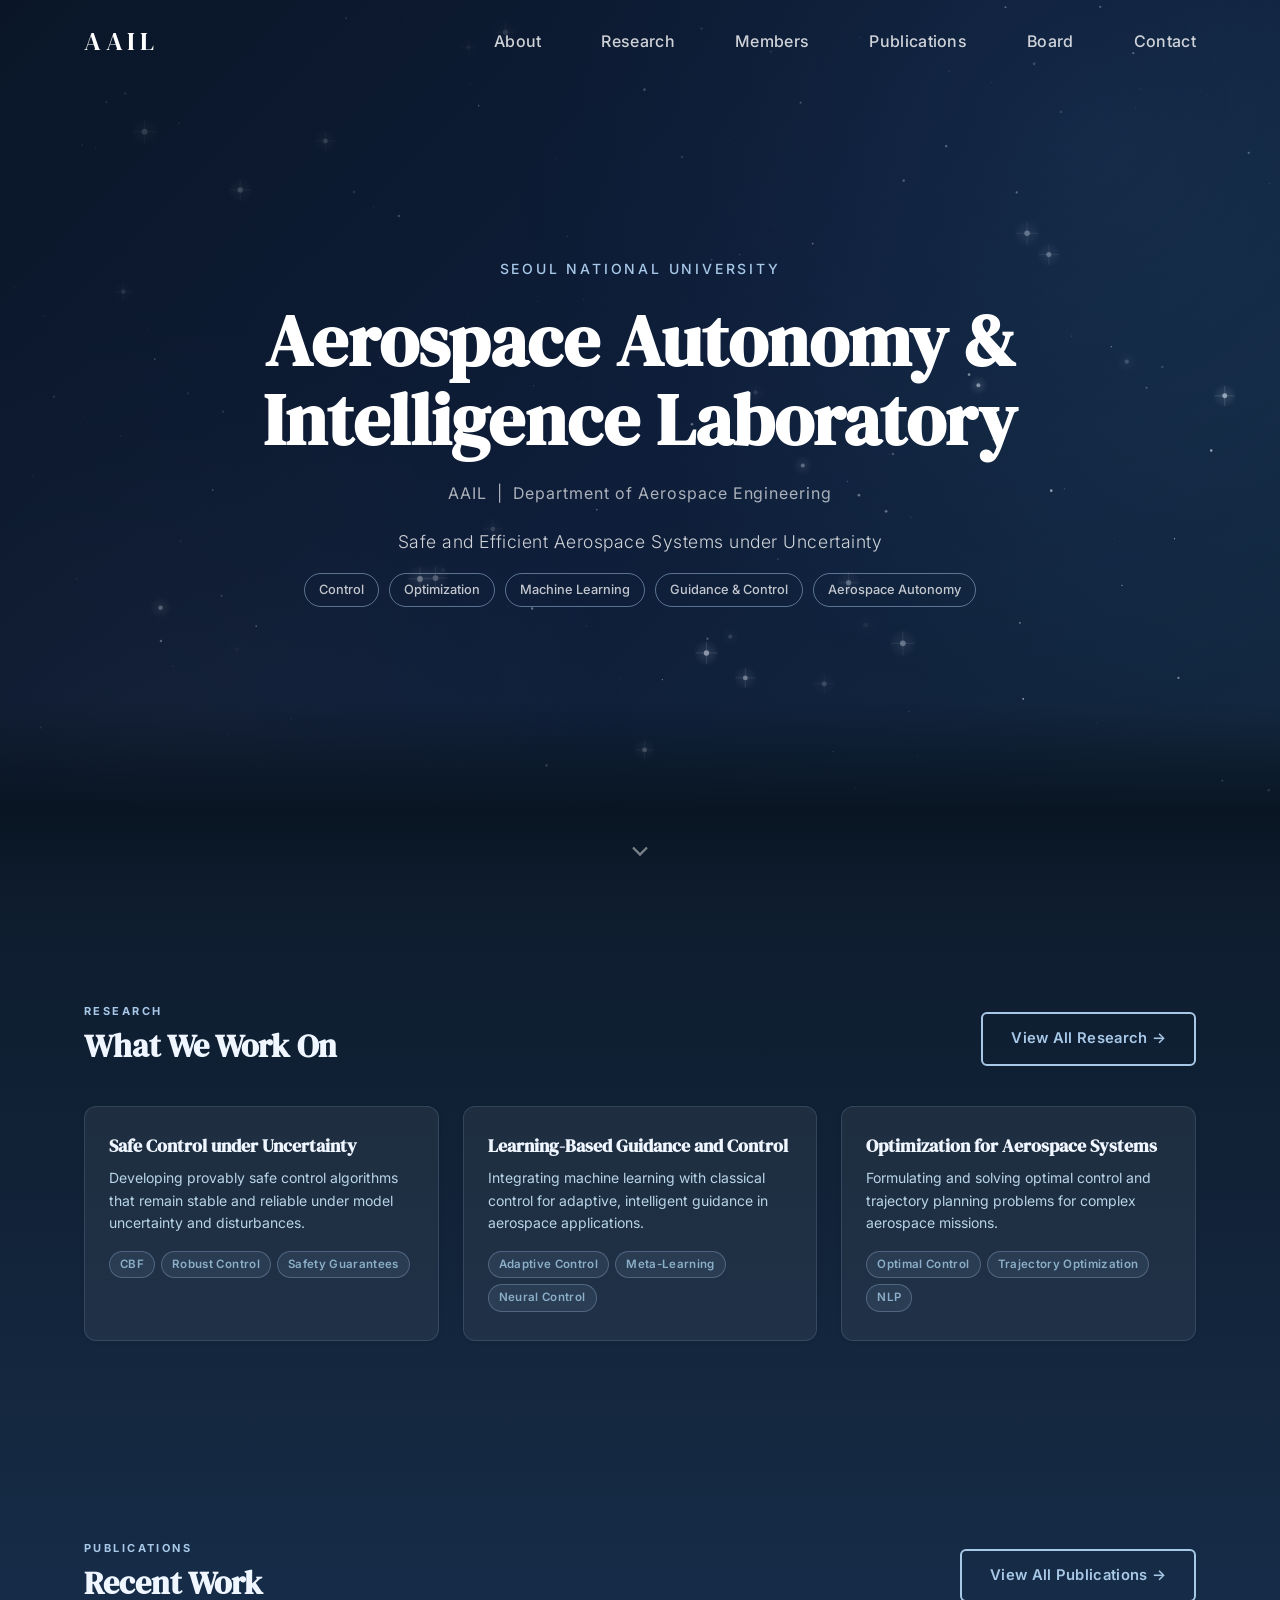
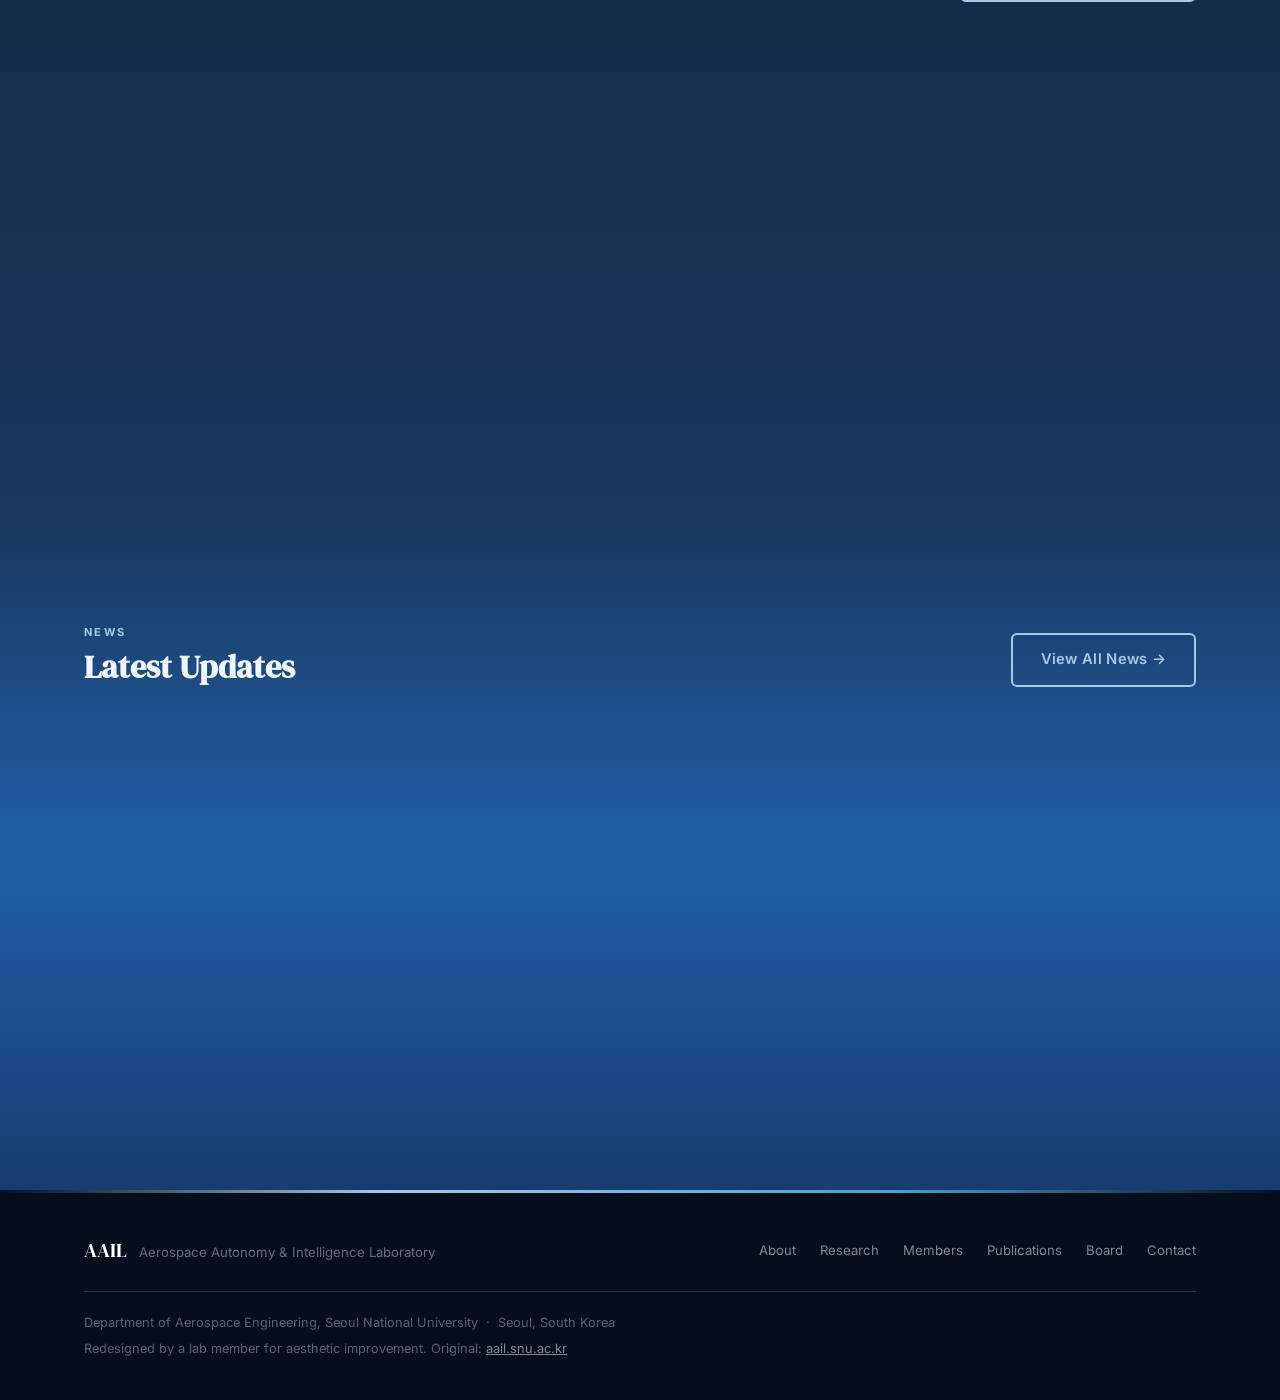
==== commit 0a979413: "Feature: mega menu, Projects page, nav/contact/PI improvements - Replace per-item dropdowns with ful" ====
--- a/index.html
+++ b/index.html
@@ -28,13 +28,13 @@
           <a href="#" class="nav-tab" data-target="page-about">About</a>
           <ul class="nav-dropdown">
             <li><a href="#" class="nav-tab" data-target="page-about">About AAIL</a></li>
-            <li><a href="#" class="nav-tab" data-target="page-contact">Join the Lab</a></li>
           </ul>
         </li>
         <li class="has-dropdown">
           <a href="#" class="nav-tab" data-target="page-research">Research</a>
           <ul class="nav-dropdown">
             <li><a href="#" class="nav-tab" data-target="page-research">Research Topics</a></li>
+            <li><a href="#" class="nav-tab" data-target="page-projects">Projects</a></li>
           </ul>
         </li>
         <li class="has-dropdown">
@@ -60,15 +60,48 @@
             <li><a href="#" class="board-subtab" data-subtab="gallery">Gallery</a></li>
           </ul>
         </li>
-        <li class="has-dropdown">
+        <li>
           <a href="#" class="nav-tab" data-target="page-contact">Contact</a>
-          <ul class="nav-dropdown">
-            <li><a href="#" class="nav-tab" data-target="page-contact">Contact AAIL</a></li>
-            <li><a href="mailto:namhoon.cho@snu.ac.kr" class="nav-dropdown-email">namhoon.cho@snu.ac.kr</a></li>
-          </ul>
         </li>
       </ul>
     </nav>
+
+    <!-- ── MEGA MENU ──────────────────────────────────────────── -->
+    <div id="mega-menu" role="navigation" aria-label="Site sections">
+      <div class="mega-inner">
+
+        <div class="mega-col">
+          <a href="#" class="nav-tab mega-link" data-target="page-about">About AAIL</a>
+        </div>
+
+        <div class="mega-col">
+          <a href="#" class="nav-tab mega-link" data-target="page-research">Research Topics</a>
+          <a href="#" class="nav-tab mega-link" data-target="page-projects">Projects</a>
+        </div>
+
+        <div class="mega-col">
+          <a href="#" class="mega-link mega-subtab" data-target="page-members" data-subtab="pi">Principal Investigator</a>
+          <a href="#" class="mega-link mega-subtab" data-target="page-members" data-subtab="students">Students</a>
+          <a href="#" class="mega-link mega-subtab" data-target="page-members" data-subtab="alumni">Alumni</a>
+        </div>
+
+        <div class="mega-col">
+          <a href="#" class="mega-link mega-filtertab" data-target="page-publications" data-filter="journal">Journal</a>
+          <a href="#" class="mega-link mega-filtertab" data-target="page-publications" data-filter="conference">Conference</a>
+          <a href="#" class="mega-link mega-filtertab" data-target="page-publications" data-filter="preprint">Preprint</a>
+        </div>
+
+        <div class="mega-col">
+          <a href="#" class="mega-link mega-boardtab" data-target="page-board" data-subtab="news">News</a>
+          <a href="#" class="mega-link mega-boardtab" data-target="page-board" data-subtab="gallery">Gallery</a>
+        </div>
+
+        <div class="mega-col">
+          <a href="#" class="nav-tab mega-link" data-target="page-contact">Contact AAIL</a>
+        </div>
+
+      </div>
+    </div>
   </header>
 
   <!-- ── PAGES ──────────────────────────────────────────────── -->
@@ -92,10 +125,6 @@
             <span class="hero-tag">Guidance &amp; Control</span>
             <span class="hero-tag">Aerospace Autonomy</span>
           </div>
-          <div class="hero-cta">
-            <a href="#" class="btn btn-primary nav-tab" data-target="page-research">Our Research</a>
-            <a href="#" class="btn btn-outline nav-tab" data-target="page-contact">Join the Lab</a>
-          </div>
         </div>
         <button class="scroll-hint" id="hero-scroll-hint" aria-label="Scroll down">
           <svg viewBox="0 0 24 24" fill="none" stroke="currentColor" stroke-width="2">
@@ -105,7 +134,7 @@
       </div>
 
       <!-- Teaser: Research -->
-      <section class="section teaser-section">
+      <section class="section teaser-section teaser-research">
         <div class="container">
           <div class="teaser-header">
             <div>
@@ -147,7 +176,7 @@
       </section>
 
       <!-- Teaser: Recent Publications -->
-      <section class="section section-alt teaser-section">
+      <section class="section section-alt teaser-section teaser-publications">
         <div class="container">
           <div class="teaser-header">
             <div>
@@ -161,7 +190,7 @@
       </section>
 
       <!-- Teaser: News -->
-      <section class="section teaser-section">
+      <section class="section teaser-section teaser-news">
         <div class="container">
           <div class="teaser-header">
             <div>
@@ -201,13 +230,6 @@
             </div>
           </div>
 
-          <div class="join-banner fade-in">
-            <div class="join-text">
-              <h3>Prospective Students &amp; Collaborators</h3>
-              <p>We welcome motivated graduate students and researchers. Please send your CV and transcript to the PI via email.</p>
-            </div>
-            <a href="#" class="btn btn-primary nav-tab" data-target="page-contact">Get in Touch</a>
-          </div>
         </div>
       </section>
     </div>
@@ -272,6 +294,29 @@
                   <a href="http://aail.snu.ac.kr/ncho.html" target="_blank" class="pi-link">Faculty Page ↗</a>
                   <a href="mailto:namhoon.cho@snu.ac.kr" class="pi-link">namhoon.cho@snu.ac.kr</a>
                 </div>
+                <div class="pi-social-links">
+                  <a href="https://scholar.google.co.uk/citations?user=DhdeDm8AAAAJ" target="_blank" class="pi-social-link">
+                    <svg viewBox="0 0 24 24" fill="currentColor" width="13" height="13"><path d="M5.242 13.769L0 9.5 12 0l12 9.5-5.242 4.269C17.548 11.249 14.978 9.5 12 9.5c-2.977 0-5.548 1.748-6.758 4.269zM12 10a7 7 0 1 0 0 14 7 7 0 0 0 0-14z"/></svg>
+                    Scholar
+                  </a>
+                  <a href="https://www.researchgate.net/profile/Namhoon_Cho" target="_blank" class="pi-social-link">
+                    <svg viewBox="0 0 24 24" fill="currentColor" width="13" height="13"><path d="M19.586 0c-.818 0-1.508.19-2.073.565-.563.377-.97.936-1.213 1.68a12.193 12.193 0 00-.198 1.284h-2.761c.063-.48.17-.94.322-1.378.386-1.103 1.026-1.961 1.917-2.566C17.468.19 18.49 0 19.586 0zm-7.544 7.757H9.098v8.486h3.217c1.428 0 2.512-.373 3.254-1.12.74-.747 1.112-1.813 1.112-3.196 0-1.332-.368-2.364-1.102-3.095-.735-.732-1.813-1.098-3.237-1.098zm-.235 1.531c.898 0 1.576.242 2.032.726.458.483.687 1.175.687 2.073 0 .942-.234 1.661-.703 2.16-.467.497-1.152.745-2.057.745h-1.48V9.288zm-7.59-4.03a1.013 1.013 0 100 2.026 1.013 1.013 0 000-2.025zM3.6 7.757H1.845v8.486H3.6zm0 0"/></svg>
+                    ResearchGate
+                  </a>
+                  <a href="https://www.linkedin.com/in/namhoon-cho-61b856159" target="_blank" class="pi-social-link">
+                    <svg viewBox="0 0 24 24" fill="currentColor" width="13" height="13"><path d="M20.447 20.452h-3.554v-5.569c0-1.328-.027-3.037-1.852-3.037-1.853 0-2.136 1.445-2.136 2.939v5.667H9.351V9h3.414v1.561h.046c.477-.9 1.637-1.85 3.37-1.85 3.601 0 4.267 2.37 4.267 5.455v6.286zM5.337 7.433a2.062 2.062 0 01-2.063-2.065 2.064 2.064 0 112.063 2.065zm1.782 13.019H3.555V9h3.564v11.452zM22.225 0H1.771C.792 0 0 .774 0 1.729v20.542C0 23.227.792 24 1.771 24h20.451C23.2 24 24 23.227 24 22.271V1.729C24 .774 23.2 0 22.222 0h.003z"/></svg>
+                    LinkedIn
+                  </a>
+                  <a href="https://orcid.org/0000-0001-9999-9501" target="_blank" class="pi-social-link">
+                    <svg viewBox="0 0 24 24" fill="currentColor" width="13" height="13"><path d="M12 0C5.372 0 0 5.372 0 12s5.372 12 12 12 12-5.372 12-12S18.628 0 12 0zM7.369 4.378c.525 0 .947.431.947.947s-.422.947-.947.947a.95.95 0 01-.947-.947c0-.525.422-.947.947-.947zm-.722 3.038h1.444v10.041H6.647zm3.562 0h3.9c3.712 0 5.344 2.653 5.344 5.025 0 2.578-2.016 5.016-5.325 5.016h-3.919zm1.444 1.303v7.444h2.297c3.272 0 3.853-2.203 3.853-3.722 0-2.016-1.284-3.722-3.584-3.722z"/></svg>
+                    ORCID
+                  </a>
+                  <a href="https://www.scopus.com/authid/detail.uri?authorId=56654774400" target="_blank" class="pi-social-link">Scopus</a>
+                  <a href="https://github.com/nhcho91" target="_blank" class="pi-social-link">
+                    <svg viewBox="0 0 24 24" fill="currentColor" width="13" height="13"><path d="M12 .297c-6.63 0-12 5.373-12 12 0 5.303 3.438 9.8 8.205 11.385.6.113.82-.258.82-.577 0-.285-.01-1.04-.015-2.04-3.338.724-4.042-1.61-4.042-1.61C4.422 18.07 3.633 17.7 3.633 17.7c-1.087-.744.084-.729.084-.729 1.205.084 1.838 1.236 1.838 1.236 1.07 1.835 2.809 1.305 3.495.998.108-.776.417-1.305.76-1.605-2.665-.3-5.466-1.332-5.466-5.93 0-1.31.465-2.38 1.235-3.22-.135-.303-.54-1.523.105-3.176 0 0 1.005-.322 3.3 1.23.96-.267 1.98-.399 3-.405 1.02.006 2.04.138 3 .405 2.28-1.552 3.285-1.23 3.285-1.23.645 1.653.24 2.873.12 3.176.765.84 1.23 1.91 1.23 3.22 0 4.61-2.805 5.625-5.475 5.92.42.36.81 1.096.81 2.22 0 1.606-.015 2.896-.015 3.286 0 .315.21.69.825.57C20.565 22.092 24 17.592 24 12.297c0-6.627-5.373-12-12-12"/></svg>
+                    GitHub
+                  </a>
+                </div>
               </div>
               <div class="pi-bio">
                 <div class="pi-bio-block">
@@ -408,7 +453,13 @@
                 </svg>
               </div>
               <h3>Address</h3>
-              <p>Rm 318-2, Bldg 302<br />Department of Aerospace Engineering<br />Seoul National University<br />1 Gwanak-ro, Gwanak-gu<br />Seoul 08826, South Korea</p>
+              <p>
+                <span class="contact-address-label">Lab</span>
+                Rm 318-2, Bldg 302<br />
+                <span class="contact-address-label">PI Office</span>
+                Rm 1309, Bldg 301<br />
+                Department of Aerospace Engineering<br />Seoul National University<br />1 Gwanak-ro, Gwanak-gu<br />Seoul 08826, South Korea
+              </p>
             </div>
 
             <div class="contact-card fade-in">
@@ -418,25 +469,90 @@
                 </svg>
               </div>
               <h3>Phone</h3>
-              <p>+82-(0)2-880-7392</p>
+              <p>
+                <span class="contact-address-label">Lab</span>
+                +82-(0)2-880-7392<br />
+                <span class="contact-address-label">PI Office</span>
+                +82-(0)2-880-7398
+              </p>
             </div>
 
             <div class="contact-card fade-in">
               <div class="contact-icon">
                 <svg viewBox="0 0 24 24" fill="none" stroke="currentColor" stroke-width="1.5">
-                  <circle cx="12" cy="12" r="10"/>
-                  <path d="M2 12h20M12 2a15.3 15.3 0 014 10 15.3 15.3 0 01-4 10 15.3 15.3 0 01-4-10 15.3 15.3 0 014-10z"/>
+                  <path d="M22.54 6.42a2.78 2.78 0 00-1.95-1.97C18.88 4 12 4 12 4s-6.88 0-8.59.45A2.78 2.78 0 001.46 6.42 29 29 0 001 12a29 29 0 00.46 5.58 2.78 2.78 0 001.95 1.97C5.12 20 12 20 12 20s6.88 0 8.59-.45a2.78 2.78 0 001.95-1.97A29 29 0 0023 12a29 29 0 00-.46-5.58z"/>
+                  <polygon points="9.75 15.02 15.5 12 9.75 8.98 9.75 15.02"/>
                 </svg>
               </div>
-              <h3>Website</h3>
-              <p><a href="http://aail.snu.ac.kr" target="_blank" class="contact-link">aail.snu.ac.kr ↗</a></p>
-            </div>
-          </div>
-
-          <div class="join-cta fade-in">
-            <h3>Interested in Joining?</h3>
-            <p>We are looking for motivated graduate students and researchers. Please contact the PI with your CV and academic transcript.</p>
-            <a href="mailto:namhoon.cho@snu.ac.kr" class="btn btn-outline">Email the PI ↗</a>
+              <h3>YouTube</h3>
+              <p><a href="https://www.youtube.com/@SNU_AAIL" target="_blank" class="contact-link">@SNU_AAIL ↗</a></p>
+            </div>
+          </div>
+
+          <div class="contact-bottom">
+            <div class="contact-map fade-in">
+              <iframe
+                src="https://maps.google.com/maps?q=Seoul+National+University+1+Gwanak-ro+Gwanak-gu+Seoul+South+Korea&z=16&output=embed"
+                width="100%"
+                height="100%"
+                style="border:0;"
+                allowfullscreen=""
+                loading="lazy"
+                referrerpolicy="no-referrer-when-downgrade"
+              ></iframe>
+            </div>
+
+            <div class="join-cta fade-in">
+              <h3>Interested in Joining?</h3>
+              <p>We are looking for motivated graduate students and researchers. Please contact the PI with your CV and academic transcript.</p>
+              <a href="mailto:namhoon.cho@snu.ac.kr" class="btn btn-outline">Email the PI ↗</a>
+            </div>
+          </div>
+        </div>
+      </section>
+    </div>
+
+    <!-- PROJECTS ─────────────────────────────────────────────── -->
+    <div class="page" id="page-projects">
+      <section class="section section-dark">
+        <div class="container">
+          <div class="section-header fade-in">
+            <div class="section-num">07</div>
+            <div class="section-header-text">
+              <span class="section-kicker">Research</span>
+              <h2 class="section-title light">Projects</h2>
+            </div>
+            <div class="section-header-line"></div>
+          </div>
+
+          <p class="projects-subtitle fade-in">Ongoing and completed research programs at AAIL.</p>
+
+          <div class="projects-grid">
+
+            <div class="project-card fade-in">
+              <div class="project-card-top">
+                <h3 class="project-title">Placeholder Project 1</h3>
+                <span class="project-status ongoing">ONGOING</span>
+              </div>
+              <p class="project-agency"><span class="project-meta-label">Agency:</span> TBD</p>
+            </div>
+
+            <div class="project-card fade-in">
+              <div class="project-card-top">
+                <h3 class="project-title">Placeholder Project 2</h3>
+                <span class="project-status ongoing">ONGOING</span>
+              </div>
+              <p class="project-agency"><span class="project-meta-label">Agency:</span> TBD</p>
+            </div>
+
+            <div class="project-card fade-in">
+              <div class="project-card-top">
+                <h3 class="project-title">Placeholder Project 3</h3>
+                <span class="project-status completed">COMPLETED</span>
+              </div>
+              <p class="project-agency"><span class="project-meta-label">Agency:</span> TBD</p>
+            </div>
+
           </div>
         </div>
       </section>
--- a/style.css
+++ b/style.css
@@ -6,9 +6,9 @@
   --navy-mid:  #112244;
   --blue:      #4A9FD4;
   --blue-lt:   #7DC4E8;
-  --gold:      #C8A86B;
-  --gold-lt:   #E0C99A;
-  --gold-dk:   #7A5E25;
+  --gold:      #A8C8E8;   /* steel blue — primary accent */
+  --gold-lt:   #E8F4FF;   /* ice blue — highlight accent */
+  --gold-dk:   #2A5580;   /* deep navy-blue — dark accent for text on light bg */
   --bg:        #F7F8FA;
   --bg-alt:    #EEF0F5;
   --white:     #FFFFFF;
@@ -166,10 +166,11 @@
   border: 2px solid transparent;
 }
 .btn-primary {
-  background: var(--gold);
-  color: var(--navy);
-}
-.btn-primary:hover { background: var(--gold-lt); }
+  background: #1E3A5F;
+  border-color: #A8C8E8;
+  color: #E8F4FF;
+}
+.btn-primary:hover { background: #A8C8E8; color: #0A1628; }
 
 .btn-outline {
   border-color: currentColor;
@@ -229,11 +230,11 @@
 
 .nav-links {
   display: flex;
-  gap: 36px;
+  gap: 60px;
   list-style: none;
 }
 .nav-links a {
-  font-size: .875rem;
+  font-size: 1rem;
   font-weight: 500;
   color: rgba(255,255,255,.8);
   transition: color var(--transition);
@@ -303,6 +304,71 @@
 }
 .nav-dropdown-email:hover { color: var(--gold); }
 
+/* ── On desktop, individual dropdowns are replaced by the mega menu ── */
+@media (min-width: 768px) {
+  .nav-dropdown { display: none !important; }
+}
+
+/* ── MEGA MENU ───────────────────────────────────────────────────── */
+#mega-menu {
+  position: absolute;
+  top: 100%;
+  left: 0;
+  right: 0;
+  background: rgba(10, 22, 40, 0.95);
+  backdrop-filter: blur(16px);
+  -webkit-backdrop-filter: blur(16px);
+  border-bottom: 1px solid rgba(168, 200, 232, 0.15);
+  padding: 36px 0;
+  opacity: 0;
+  pointer-events: none;
+  transform: translateY(-4px);
+  transition: opacity 200ms ease, transform 200ms ease;
+  z-index: 999;
+}
+#mega-menu.open {
+  opacity: 1;
+  pointer-events: auto;
+  transform: translateY(0);
+}
+@media (max-width: 767px) {
+  #mega-menu { display: none; }
+}
+.mega-inner {
+  position: relative;
+  max-width: 1160px;
+  margin: 0 auto;
+  min-height: 150px;
+}
+.mega-col {
+  position: absolute;
+  top: 0;
+  transform: translateX(-50%);
+  display: flex;
+  flex-direction: column;
+  align-items: center;
+  gap: 4px;
+  padding: 0 28px;
+  border-left: 1px solid rgba(255, 255, 255, 0.08);
+}
+.mega-col:first-child {
+  border-left: none;
+}
+.mega-link {
+  font-size: 15px;
+  color: rgba(255, 255, 255, 0.75);
+  padding: 9px 18px;
+  border-radius: 4px;
+  white-space: nowrap;
+  transition: background 150ms ease, color 150ms ease;
+  display: block;
+  text-align: center;
+}
+.mega-link:hover {
+  background: rgba(168, 200, 232, 0.1);
+  color: #fff;
+}
+
 .hamburger {
   display: none;
   flex-direction: column;
@@ -338,6 +404,17 @@
   inset: 0;
   width: 100%;
   height: 100%;
+}
+
+/* bottom atmospheric fade */
+#hero::before {
+  content: '';
+  position: absolute;
+  bottom: 0; left: 0; right: 0;
+  height: 200px;
+  background: linear-gradient(to bottom, transparent 0%, #091522 55%, #0E1C2E 100%);
+  z-index: 1;
+  pointer-events: none;
 }
 
 /* gradient overlay */
@@ -413,7 +490,7 @@
 .hero-tag {
   padding: 5px 14px;
   border-radius: 999px;
-  border: 1px solid rgba(200,168,107,0.5);
+  border: 1px solid rgba(168,200,232,0.5);
   color: rgba(255,255,255,.75);
   font-size: .8rem;
   font-weight: 500;
@@ -492,7 +569,7 @@
   margin-bottom: 20px;
   overflow: hidden;
   flex-shrink: 0;
-  box-shadow: 0 0 0 4px rgba(200,168,107,.3);
+  box-shadow: 0 0 0 4px rgba(168,200,232,.3);
 }
 .pi-photo {
   width: 100%;
@@ -545,6 +622,31 @@
   transition: color var(--transition);
 }
 .pi-link:hover { color: var(--navy); }
+
+.pi-social-links {
+  display: flex;
+  flex-wrap: wrap;
+  justify-content: center;
+  gap: 6px;
+  margin-top: 14px;
+}
+.pi-social-link {
+  display: inline-flex;
+  align-items: center;
+  gap: 4px;
+  padding: 4px 10px;
+  border: 1px solid rgba(74,159,212,.45);
+  border-radius: 20px;
+  font-size: .7rem;
+  font-weight: 600;
+  color: var(--blue);
+  transition: background var(--transition), color var(--transition), border-color var(--transition);
+}
+.pi-social-link:hover {
+  background: var(--blue);
+  color: #fff;
+  border-color: var(--blue);
+}
 
 .about-subtitle {
   font-family: var(--font-serif);
@@ -803,9 +905,9 @@
   font-weight: 600;
   padding: 4px 14px;
   border-radius: 999px;
-  border: 1px solid rgba(200,168,107,.55);
+  border: 1px solid rgba(168,200,232,.55);
   color: rgba(255,255,255,.85);
-  background: rgba(200,168,107,.15);
+  background: rgba(168,200,232,.15);
 }
 
 .research-detail-body { max-width: 760px; }
@@ -982,7 +1084,7 @@
 }
 .pub-item:hover {
   transform: translateY(-4px);
-  box-shadow: 0 12px 40px rgba(200,168,107,.18), 0 4px 16px rgba(10,22,40,.08);
+  box-shadow: 0 12px 40px rgba(168,200,232,.18), 0 4px 16px rgba(10,22,40,.08);
   border-color: var(--gold);
 }
 .pub-item.hidden { display: none; }
@@ -1117,7 +1219,7 @@
               border-color var(--transition);
 }
 .member-card:hover {
-  box-shadow: 0 12px 32px rgba(200,168,107,.16), 0 4px 12px rgba(10,22,40,.08);
+  box-shadow: 0 12px 32px rgba(168,200,232,.16), 0 4px 12px rgba(10,22,40,.08);
   transform: translateY(-6px);
   border-color: var(--gold);
 }
@@ -1309,7 +1411,8 @@
 .contact-icon {
   width: 52px;
   height: 52px;
-  background: var(--gold);
+  background: #1E3A5F;
+  border: 1px solid #A8C8E8;
   border-radius: var(--radius);
   display: flex;
   align-items: center;
@@ -1337,6 +1440,51 @@
   transition: color var(--transition);
 }
 .contact-link:hover { color: var(--gold); }
+
+.contact-address-label {
+  display: inline-block;
+  font-size: .65rem;
+  font-weight: 700;
+  letter-spacing: .06em;
+  text-transform: uppercase;
+  color: var(--blue-lt);
+  background: rgba(125,196,232,.15);
+  border-radius: 4px;
+  padding: 1px 5px;
+  margin-right: 4px;
+}
+
+.contact-bottom {
+  display: flex;
+  gap: 24px;
+  align-items: stretch;
+  margin-bottom: 0;
+}
+.contact-map {
+  flex: 1.4;
+  min-height: 420px;
+  border-radius: var(--radius);
+  overflow: hidden;
+  border: 1px solid rgba(255,255,255,.1);
+}
+.contact-map iframe { display: block; height: 100%; min-height: 420px; }
+.contact-bottom .join-cta {
+  flex: 1;
+  margin-bottom: 0;
+  display: flex;
+  flex-direction: column;
+  justify-content: center;
+  align-items: center;
+}
+.contact-bottom .join-cta .btn {
+  width: auto;
+  padding-left: 28px;
+  padding-right: 28px;
+}
+@media (max-width: 700px) {
+  .contact-bottom { flex-direction: column; }
+  .contact-map { min-height: 240px; }
+}
 
 .join-cta {
   text-align: center;
@@ -1352,13 +1500,13 @@
   content: '';
   position: absolute;
   inset: 0;
-  background: radial-gradient(circle at 50% 120%, rgba(200,168,107,.12) 0%, transparent 65%);
+  background: radial-gradient(circle at 50% 120%, rgba(168,200,232,.12) 0%, transparent 65%);
   opacity: 0;
   transition: opacity 0.5s ease;
   pointer-events: none;
 }
 .join-cta:hover::before { opacity: 1; }
-.join-cta:hover { border-color: rgba(200,168,107,.35); }
+.join-cta:hover { border-color: rgba(168,200,232,.35); }
 .join-cta h3 {
   font-family: var(--font-serif);
   font-size: 1.6rem;
@@ -1585,7 +1733,7 @@
 
 .footer-copy {
   padding-top: 20px;
-  border-top: 1px solid rgba(200,168,107,.20);
+  border-top: 1px solid rgba(168,200,232,.20);
 }
 .footer-copy p {
   font-size: .8rem;
@@ -1674,3 +1822,142 @@
   .members-grid { grid-template-columns: repeat(2, 1fr); }
   .contact-grid { grid-template-columns: 1fr; }
 }
+
+/* ── HOMEPAGE ATMOSPHERIC GRADIENT (space → earth descent) ──── */
+#page-home .teaser-section.teaser-research {
+  background-color: #0E1C2E;
+  background-image: linear-gradient(to bottom, #0E1C2E 0%, #142840 100%);
+  background-size: auto;
+}
+#page-home .teaser-section.teaser-publications {
+  background-color: #142840;
+  background-image: linear-gradient(to bottom, #142840 0%, #1A3860 100%);
+  background-size: auto;
+}
+#page-home .teaser-section.teaser-news {
+  background-color: #1A3860;
+  background-image: linear-gradient(to bottom, #1A3860 0%, #2060A8 50%, #183C70 100%);
+  background-size: auto;
+}
+
+/* Text color overrides for dark homepage teaser sections */
+#page-home .teaser-section.teaser-research .section-kicker,
+#page-home .teaser-section.teaser-publications .section-kicker,
+#page-home .teaser-section.teaser-news .section-kicker { color: #A8C8E8; }
+
+#page-home .teaser-section.teaser-research .teaser-title,
+#page-home .teaser-section.teaser-publications .teaser-title,
+#page-home .teaser-section.teaser-news .teaser-title { color: #EFF6FF; }
+
+#page-home .teaser-section.teaser-research .teaser-header .btn-outline,
+#page-home .teaser-section.teaser-publications .teaser-header .btn-outline,
+#page-home .teaser-section.teaser-news .teaser-header .btn-outline {
+  color: #A8C8E8;
+  border-color: #A8C8E8;
+}
+#page-home .teaser-section.teaser-research .teaser-header .btn-outline:hover,
+#page-home .teaser-section.teaser-publications .teaser-header .btn-outline:hover,
+#page-home .teaser-section.teaser-news .teaser-header .btn-outline:hover {
+  background: rgba(168,200,232,.15);
+  color: #EFF6FF;
+}
+
+/* Research cards on dark bg */
+#page-home .teaser-section.teaser-research .research-area-card {
+  background: rgba(255,255,255,.06);
+  border-color: rgba(168,200,232,.15);
+}
+#page-home .teaser-section.teaser-research .research-area-card:hover {
+  border-color: #A8C8E8;
+  background: rgba(255,255,255,.10);
+}
+#page-home .teaser-section.teaser-research .research-area-title { color: #EFF6FF; }
+#page-home .teaser-section.teaser-research .research-area-desc  { color: #B8D4E8; }
+#page-home .teaser-section.teaser-research .research-area-tag   {
+  color: #8BAFC8;
+  border-color: rgba(168,200,232,.3);
+  background: rgba(168,200,232,.08);
+}
+
+/* Publication teaser on dark bg */
+#page-home .teaser-section.teaser-publications .pub-item {
+  background: rgba(255,255,255,.07);
+  backdrop-filter: none;
+  -webkit-backdrop-filter: none;
+  border-color: rgba(168,200,232,.2);
+}
+#page-home .teaser-section.teaser-publications .pub-item:hover {
+  background: rgba(255,255,255,.12);
+  border-color: #A8C8E8;
+}
+#page-home .teaser-section.teaser-publications .pub-title,
+#page-home .teaser-section.teaser-publications a.pub-title { color: #EFF6FF; }
+#page-home .teaser-section.teaser-publications a.pub-title:hover { color: #A8C8E8; }
+#page-home .teaser-section.teaser-publications .pub-authors { color: #B8D4E8; }
+#page-home .teaser-section.teaser-publications .pub-venue  { color: #8BAFC8; }
+#page-home .teaser-section.teaser-publications .pub-badge.journal    { background: rgba(26,110,181,.3);  color: #7DC4E8; }
+#page-home .teaser-section.teaser-publications .pub-badge.conference { background: rgba(29,122,53,.25); color: #7DC4B0; }
+#page-home .teaser-section.teaser-publications .pub-badge.preprint   { background: rgba(155,82,0,.3);   color: #FFB870; }
+
+/* News teaser on dark bg */
+#page-home .teaser-section.teaser-news .news-card {
+  background: rgba(10,22,40,.45);
+  border-color: rgba(168,200,232,.2);
+}
+#page-home .teaser-section.teaser-news .news-card:hover {
+  background: rgba(10,22,40,.60);
+  border-color: #A8C8E8;
+}
+#page-home .teaser-section.teaser-news .news-card-title { color: #EFF6FF; }
+#page-home .teaser-section.teaser-news .news-card-date  { color: #A8C8E8; }
+#page-home .teaser-section.teaser-news .news-card-text  { color: #B8D4E8; }
+
+/* ── PROJECTS PAGE ───────────────────────────────────────────────── */
+.projects-subtitle {
+  color: rgba(255,255,255,.65);
+  font-size: .95rem;
+  margin-bottom: 40px;
+}
+.projects-grid {
+  display: grid;
+  grid-template-columns: repeat(auto-fill, minmax(280px, 1fr));
+  gap: 20px;
+}
+.project-card {
+  background: rgba(255,255,255,.05);
+  border: 1px solid rgba(168,200,232,.15);
+  border-radius: var(--radius);
+  padding: 24px 28px;
+  transition: transform var(--transition), box-shadow var(--transition), border-color var(--transition);
+}
+.project-card:hover {
+  transform: translateY(-4px);
+  box-shadow: 0 12px 32px rgba(0,0,0,.3);
+  border-color: rgba(168,200,232,.4);
+}
+.project-card-top {
+  display: flex;
+  align-items: flex-start;
+  justify-content: space-between;
+  gap: 12px;
+  margin-bottom: 12px;
+}
+.project-title {
+  font-size: 1rem;
+  font-weight: 600;
+  color: #fff;
+  line-height: 1.4;
+}
+.project-status {
+  flex-shrink: 0;
+  font-size: .7rem;
+  font-weight: 700;
+  letter-spacing: .08em;
+  text-transform: uppercase;
+  padding: 3px 9px;
+  border-radius: 999px;
+}
+.project-status.ongoing  { background: #A8C8E8; color: #0A1628; }
+.project-status.completed { background: rgba(168,200,232,.25); color: #8BAFC8; }
+.project-agency { font-size: .85rem; color: rgba(255,255,255,.5); }
+.project-meta-label { font-weight: 600; color: rgba(255,255,255,.7); }
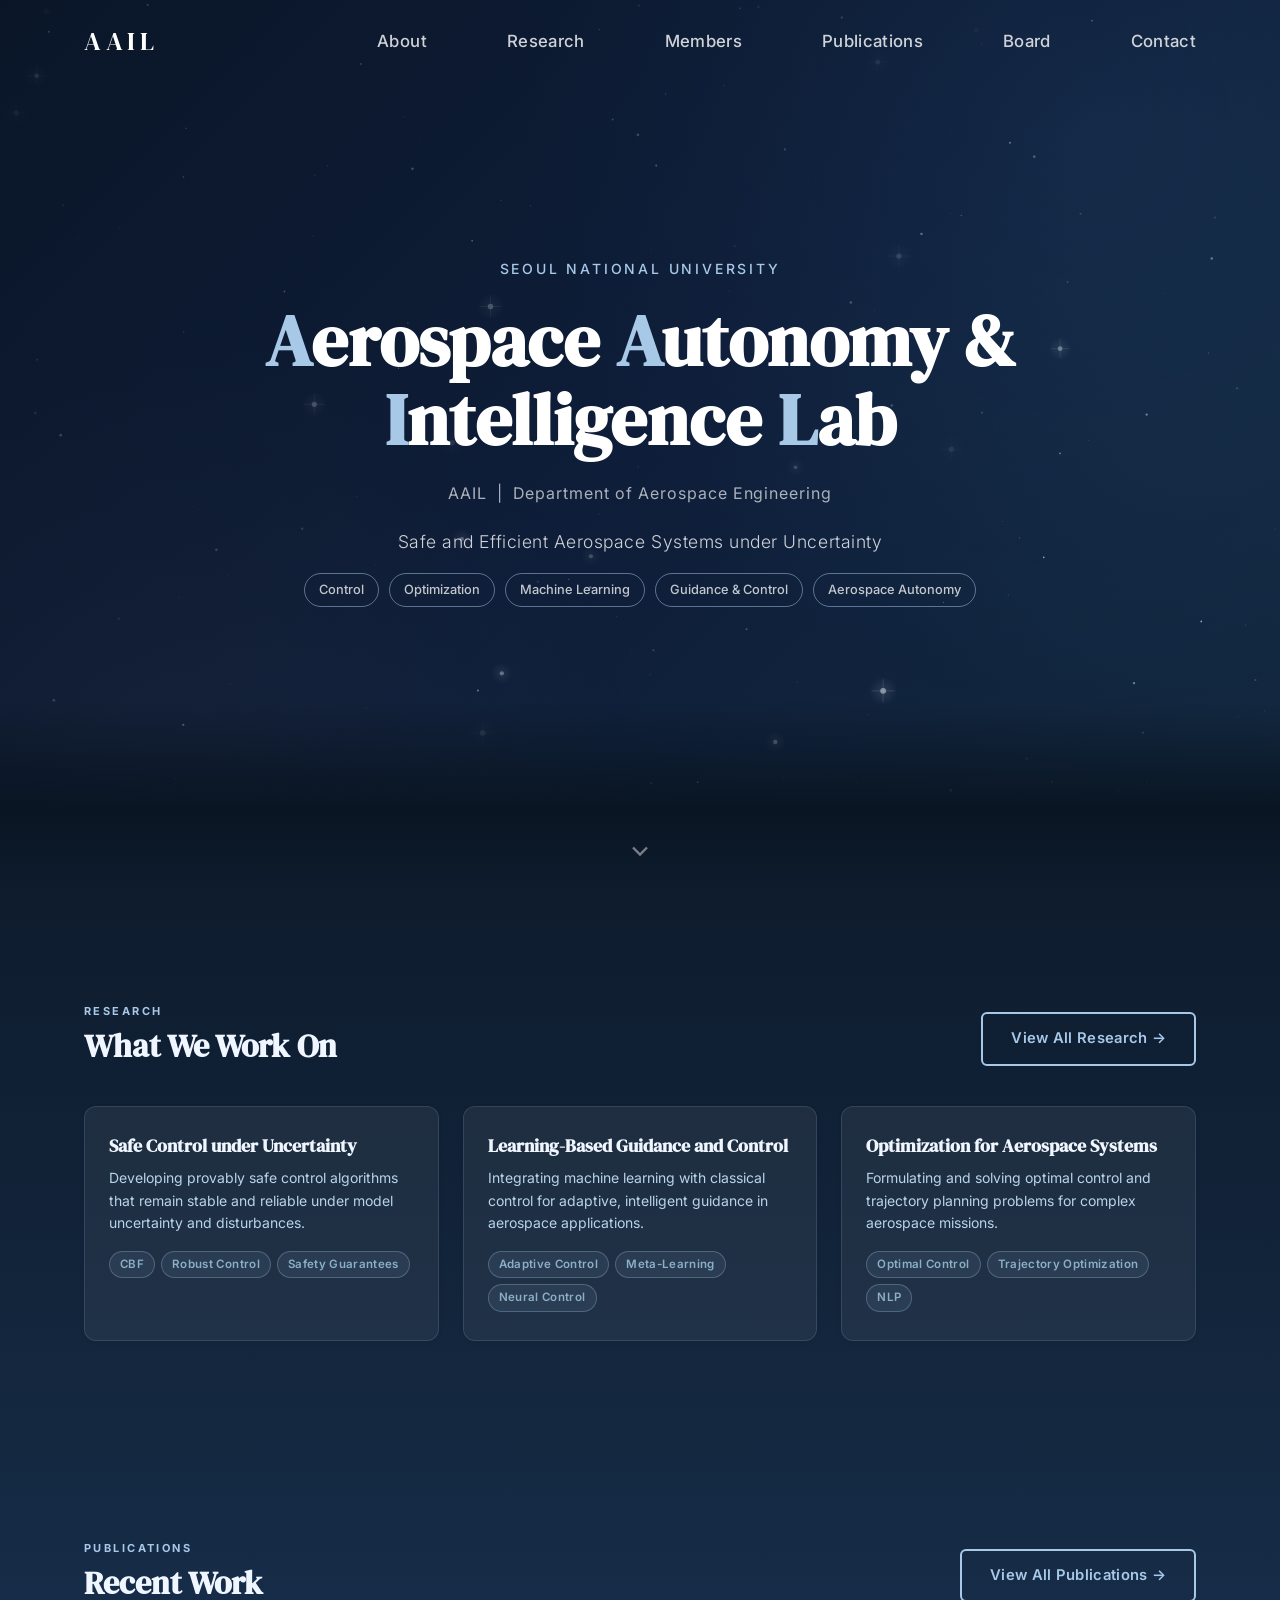
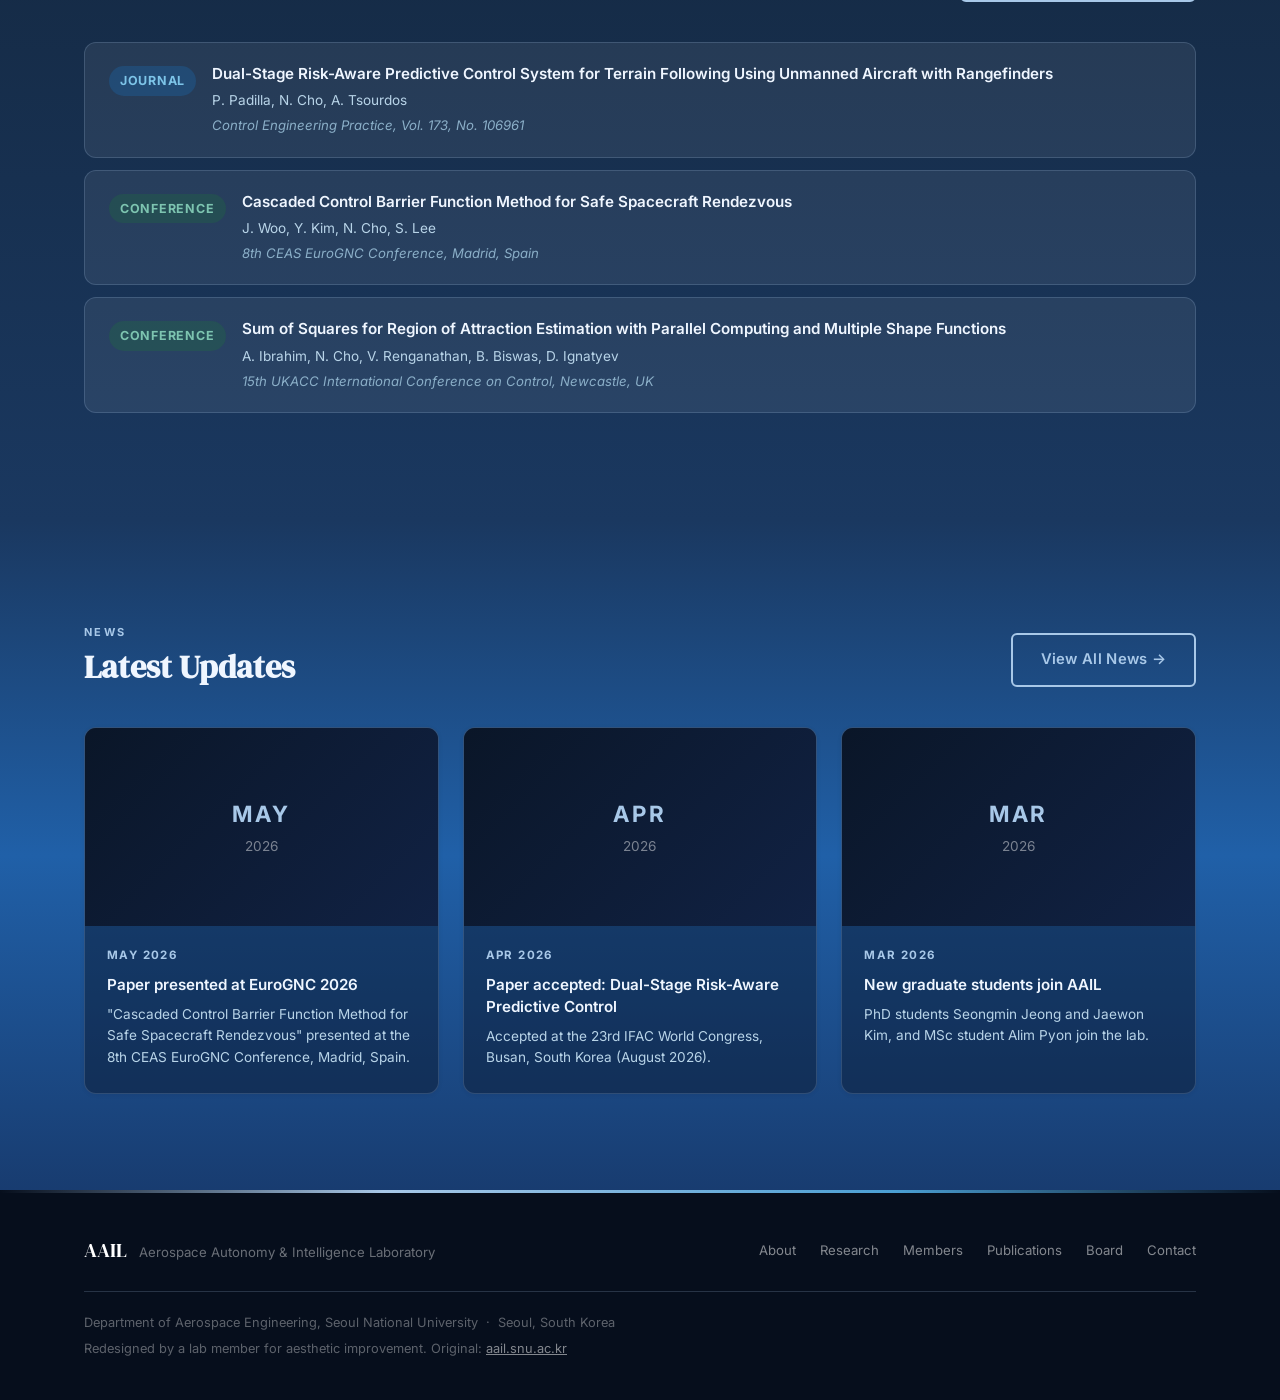
==== commit 2e4ffa36: "Add About redesign, Courses tab, Projects page, Members horizontal cards, Collaborators - About page" ====
--- a/index.html
+++ b/index.html
@@ -27,7 +27,8 @@
         <li class="has-dropdown">
           <a href="#" class="nav-tab" data-target="page-about">About</a>
           <ul class="nav-dropdown">
-            <li><a href="#" class="nav-tab" data-target="page-about">About AAIL</a></li>
+            <li><a href="#" class="about-subtab" data-subtab="about">About AAIL</a></li>
+            <li><a href="#" class="about-subtab" data-subtab="courses">Courses</a></li>
           </ul>
         </li>
         <li class="has-dropdown">
@@ -71,7 +72,8 @@
       <div class="mega-inner">
 
         <div class="mega-col">
-          <a href="#" class="nav-tab mega-link" data-target="page-about">About AAIL</a>
+          <a href="#" class="mega-link about-subtab" data-subtab="about">About AAIL</a>
+          <a href="#" class="mega-link about-subtab" data-subtab="courses">Courses</a>
         </div>
 
         <div class="mega-col">
@@ -80,7 +82,7 @@
         </div>
 
         <div class="mega-col">
-          <a href="#" class="mega-link mega-subtab" data-target="page-members" data-subtab="pi">Principal Investigator</a>
+          <a href="#" class="mega-link mega-subtab" data-target="page-members" data-subtab="pi">Professor</a>
           <a href="#" class="mega-link mega-subtab" data-target="page-members" data-subtab="students">Students</a>
           <a href="#" class="mega-link mega-subtab" data-target="page-members" data-subtab="alumni">Alumni</a>
         </div>
@@ -97,7 +99,6 @@
         </div>
 
         <div class="mega-col">
-          <a href="#" class="nav-tab mega-link" data-target="page-contact">Contact AAIL</a>
         </div>
 
       </div>
@@ -115,7 +116,7 @@
         <canvas id="hero-canvas"></canvas>
         <div class="hero-content">
           <p class="hero-eyebrow">Seoul National University</p>
-          <h1 class="hero-title">Aerospace Autonomy &amp;<br />Intelligence Laboratory</h1>
+          <h1 class="hero-title"><span class="hero-accent">A</span>erospace <span class="hero-accent">A</span>utonomy &amp;<br /><span class="hero-accent">I</span>ntelligence <span class="hero-accent">L</span>ab</h1>
           <p class="hero-sub">AAIL &nbsp;|&nbsp; Department of Aerospace Engineering</p>
           <p class="hero-statement">Safe and Efficient Aerospace Systems under Uncertainty</p>
           <div class="hero-tags">
@@ -217,18 +218,167 @@
             </div>
             <div class="section-header-line"></div>
           </div>
-          <div class="about-text fade-in">
-            <h2 class="about-subtitle">Intelligent Systems for the Future of Aerospace</h2>
-            <p>The <strong>Aerospace Autonomy and Intelligence Laboratory (AAIL)</strong> is a research group within the Department of Aerospace Engineering at Seoul National University, led by Professor Namhoon Cho.</p>
-            <p>We develop the theoretical foundations and practical algorithms for autonomous aerospace systems — spanning guidance &amp; control, machine learning, and intelligent decision-making. Our work bridges mathematical rigor with real-world aerospace engineering challenges.</p>
-            <div class="about-tags">
-              <span class="tag">Control Theory</span>
-              <span class="tag">Machine Learning</span>
-              <span class="tag">Autonomous Systems</span>
-              <span class="tag">Aerospace Engineering</span>
-              <span class="tag">Optimization</span>
-            </div>
-          </div>
+          <!-- About sub-tabs -->
+          <div class="about-tabs fade-in">
+            <button class="about-tab active" data-panel="about">About AAIL</button>
+            <button class="about-tab" data-panel="courses">Courses</button>
+          </div>
+
+          <!-- Panel: About AAIL -->
+          <div class="about-panel active" id="about-panel-about">
+
+            <div class="about-intro fade-in">
+              <img src="images/aail_kcikoff.jpg" alt="AAIL Kickoff" class="about-kickoff-img" />
+              <div class="about-text">
+                <h2 class="about-subtitle">Intelligent Systems for the Future of Aerospace</h2>
+                <p>The <strong>Aerospace Autonomy and Intelligence Laboratory (AAIL)</strong> is a research group within the Department of Aerospace Engineering at Seoul National University, led by Professor Namhoon Cho.</p>
+                <p>We develop the theoretical foundations and practical algorithms for autonomous aerospace systems — spanning guidance &amp; control, machine learning, and intelligent decision-making. Our work bridges mathematical rigor with real-world aerospace engineering challenges.</p>
+              </div>
+            </div>
+
+            <div class="about-vision fade-in">
+              <h3 class="about-vision-title">Research Statement</h3>
+              <img src="images/research interest.png" alt="AAIL Research Vision" class="about-vision-img" />
+            </div>
+
+            <div class="legacy-section fade-in">
+              <h3 class="about-vision-title">Legacy of FDCL</h3>
+              <p class="legacy-desc">The Aerospace Autonomy and Intelligence Laboratory (AAIL) represents the third generation at Seoul National University, continuing the Flight Dynamics and Control Laboratory's (FDCL) academic tradition spanning seven decades. The laboratory combines the precision of traditional control engineering with the transformative power of modern computing.</p>
+              <img src="images/legacy.jpg" alt="Legacy of FDCL" class="about-vision-img legacy-img" />
+              <div class="legacy-grid">
+                <div class="legacy-card">
+                  <span class="legacy-gen">1st Generation</span>
+                  <h4 class="legacy-name">Prof. Sang-Kyu Wie</h4>
+                  <p class="legacy-period">Dec 1955 – Feb 1991</p>
+                  <ul class="legacy-edu">
+                    <li>PhD, Seoul National University (1967)</li>
+                    <li>MSc, University of Minnesota (1959)</li>
+                    <li>BSc, Seoul National University (1950)</li>
+                  </ul>
+                </div>
+                <div class="legacy-card">
+                  <span class="legacy-gen">2nd Generation</span>
+                  <h4 class="legacy-name">Prof. Youdan Kim</h4>
+                  <p class="legacy-period">Feb 1992 – Aug 2025</p>
+                  <ul class="legacy-edu">
+                    <li>PhD, Texas A&amp;M University (1991)</li>
+                    <li>MSc, Seoul National University (1985)</li>
+                    <li>BSc, Seoul National University (1983)</li>
+                  </ul>
+                </div>
+                <div class="legacy-card legacy-card-current">
+                  <span class="legacy-gen">3rd Generation</span>
+                  <h4 class="legacy-name">Prof. Namhoon Cho</h4>
+                  <p class="legacy-period">Sep 2025 – Present</p>
+                  <ul class="legacy-edu">
+                    <li>PhD, Seoul National University (2017)</li>
+                    <li>BSc, Seoul National University (2012)</li>
+                  </ul>
+                </div>
+              </div>
+            </div>
+
+            <div class="collab-section fade-in">
+              <h3 class="collab-title">Collaborators</h3>
+              <div class="collab-grid" id="collab-grid"></div>
+            </div>
+
+          </div><!-- /about-panel-about -->
+
+          <!-- Panel: Courses -->
+          <div class="about-panel" id="about-panel-courses">
+
+            <div class="course-uni fade-in">
+              <div class="course-uni-header">
+                <span class="course-uni-badge">SNU</span>
+                <h3 class="course-uni-name">Seoul National University</h3>
+              </div>
+              <div class="course-grid">
+                <div class="course-card">
+                  <span class="course-level">Undergraduate</span>
+                  <h4 class="course-name">Flight Dynamics and Control</h4>
+                  <p class="course-code">M2795.004500</p>
+                  <p class="course-period">Fall 2025</p>
+                </div>
+                <div class="course-card">
+                  <span class="course-level">Graduate</span>
+                  <h4 class="course-name">Theory of Flight Vehicle Guidance and Control</h4>
+                  <p class="course-code">M2795.006900</p>
+                  <p class="course-period">Spring 2026</p>
+                </div>
+              </div>
+            </div>
+
+            <div class="course-uni fade-in">
+              <div class="course-uni-header">
+                <span class="course-uni-badge">CU</span>
+                <h3 class="course-uni-name">Cranfield University</h3>
+              </div>
+
+              <div class="course-program">
+                <h4 class="course-program-title">MSc in Autonomous Vehicle Dynamics and Control</h4>
+                <div class="course-grid">
+                  <div class="course-card">
+                    <h4 class="course-name">UAS Dynamics and Control</h4>
+                    <p class="course-period">2024–2025</p>
+                    <span class="course-role">Module Lecturer</span>
+                  </div>
+                  <div class="course-card">
+                    <h4 class="course-name">Modelling and Simulation</h4>
+                    <p class="course-period">2024–2025</p>
+                    <span class="course-role">Module Instructor</span>
+                  </div>
+                  <div class="course-card">
+                    <h4 class="course-name">Autonomous Vehicle Control Systems</h4>
+                    <p class="course-period">2024–2025</p>
+                    <span class="course-role">Module Lecturer</span>
+                  </div>
+                  <div class="course-card">
+                    <h4 class="course-name">Sensor Fusion</h4>
+                    <p class="course-period">2021–2022, 2022–2023</p>
+                    <span class="course-role">Module Lecturer</span>
+                  </div>
+                  <div class="course-card">
+                    <h4 class="course-name">Guidance and Navigation for Autonomous Systems</h4>
+                    <p class="course-period">2022–2023, 2023–2024, 2024–2025</p>
+                  </div>
+                  <div class="course-card">
+                    <h4 class="course-name">Group Design Project</h4>
+                    <p class="course-period">2020–2021, 2021–2022, 2024–2025</p>
+                    <span class="course-role">Team Supervisor</span>
+                  </div>
+                </div>
+              </div>
+
+              <div class="course-program">
+                <h4 class="course-program-title">MSc in Sensors and Communication</h4>
+                <div class="course-grid">
+                  <div class="course-card">
+                    <h4 class="course-name">Sensor Resource Management</h4>
+                    <p class="course-period">2025</p>
+                    <span class="course-role">Module Lecturer</span>
+                  </div>
+                </div>
+              </div>
+
+              <div class="course-program">
+                <h4 class="course-program-title">Short Courses</h4>
+                <div class="course-grid">
+                  <div class="course-card">
+                    <h4 class="course-name">Kalman Filtering, Sensor Fusion, and Target Tracking</h4>
+                    <p class="course-period">October 2022</p>
+                    <span class="course-role">ADD</span>
+                  </div>
+                  <div class="course-card">
+                    <h4 class="course-name">Optimal Control, Guidance for Autonomous Systems</h4>
+                    <p class="course-period">April 2023</p>
+                    <span class="course-role">ADD</span>
+                  </div>
+                </div>
+              </div>
+            </div>
+
+          </div><!-- /about-panel-courses -->
 
         </div>
       </section>
@@ -276,15 +426,13 @@
 
           <!-- Panel: PI -->
           <div class="member-panel active" id="panel-pi">
+
+            <!-- Profile card -->
             <div class="pi-profile fade-in">
               <div class="pi-profile-card">
                 <div class="pi-avatar">
-                  <img
-                    src="images/ncho.jpg"
-                    alt="Prof. Namhoon Cho"
-                    class="pi-photo"
-                    onerror="this.style.display='none';this.nextElementSibling.style.display='flex'"
-                  />
+                  <img src="images/ncho.jpg" alt="Prof. Namhoon Cho" class="pi-photo"
+                    onerror="this.style.display='none';this.nextElementSibling.style.display='flex'" />
                   <div class="pi-avatar-initials">NC</div>
                 </div>
                 <h2 class="pi-name">Namhoon Cho</h2>
@@ -318,41 +466,73 @@
                   </a>
                 </div>
               </div>
-              <div class="pi-bio">
-                <div class="pi-bio-block">
-                  <h4 class="pi-bio-heading">Current Position</h4>
-                  <p>Assistant Professor, Department of Aerospace Engineering, Seoul National University. Affiliated with the Artificial Intelligence Institute and Institute of Advanced Aerospace Technology.</p>
-                </div>
-                <div class="pi-bio-block">
-                  <h4 class="pi-bio-heading">Research Focus</h4>
-                  <p>Control-theoretic design of optimisation algorithms, robust adaptive control with online model learning, data-driven safe control frameworks, learning-enabled control with safety assurance, and automated control engineering.</p>
-                </div>
-                <div class="pi-bio-block">
-                  <h4 class="pi-bio-heading">Professional Experience</h4>
-                  <ul class="pi-bio-list">
-                    <li>Lecturer in Control and Optimisation, Cranfield University (2024–2025)</li>
-                    <li>Research Fellow (75th Anniversary Fellowship), Cranfield University (2021–2024)</li>
-                    <li>Senior Researcher, Agency for Defense Development (2019–2020)</li>
-                    <li>Postdoctoral Fellow, Seoul National University (2017–2019)</li>
-                  </ul>
-                </div>
-                <div class="pi-bio-block">
-                  <h4 class="pi-bio-heading">Education</h4>
-                  <ul class="pi-bio-list">
-                    <li>PhD, Mechanical and Aerospace Engineering, Seoul National University (2012–2017)<br /><span class="pi-bio-note">Dissertation: Nonlinear Guidance Law for 3D Path-Following Using Differential Geometry</span></li>
-                    <li>BSc, Mechanical and Aerospace Engineering, Seoul National University (2009–2012)</li>
-                  </ul>
-                </div>
-                <div class="pi-bio-block">
-                  <h4 class="pi-bio-heading">Honors &amp; Awards</h4>
-                  <ul class="pi-bio-list">
-                    <li>Fellow of Advance HE (2025)</li>
-                    <li>Cranfield University 75th Anniversary Fellowship</li>
-                    <li>Outstanding Doctoral Dissertation Award, Seoul National University (2017)</li>
-                    <li>Summa Cum Laude, Seoul National University (2012)</li>
-                  </ul>
-                </div>
-              </div>
+              <div class="pi-intro">
+                <p class="pi-intro-bio">Namhoon Cho is Assistant Professor in the Department of Aerospace Engineering at Seoul National University, South Korea since September 2025. He received his BSc and PhD degrees in Mechanical and Aerospace Engineering from Seoul National University, South Korea, in August 2012 and February 2017, respectively. Previously, he was Lecturer in Control and Optimisation in the Centre for Assured and Connected Autonomy at Cranfield University, United Kingdom from November 2024 to August 2025. He was a research fellow at Cranfield University from January 2021 to November 2024 with the award of a Cranfield 75th Anniversary Fellowship to pursue research on AI for Exploitation of Data-Driven Approach in Control for Aerospace Systems. He was a senior researcher in the 1st R&amp;D Institute, Agency for Defense Development, South Korea, from March 2019 to December 2020, where he was involved in research and development of guidance and control systems for missiles and developed design tools based on optimisation techniques. He was a research fellow in the Department of Mechanical and Aerospace Engineering, Seoul National University, South Korea, from March 2017 to February 2019. He develops constructive methodologies to design control algorithms for aerospace and robotic systems.</p>
+                <div class="pi-intro-interests">
+                  <p class="pi-intro-interests-label">Research Interests</p>
+                  <p class="pi-intro-interests-text">Control-theoretic design of optimisation algorithms, robust adaptive control with online model learning, data-driven safe control frameworks, learning-enabled control with safety assurance, and automated control engineering.</p>
+                </div>
+              </div>
+            </div>
+
+            <!-- Sections: reference-style layout -->
+            <div class="pi-sections">
+
+              <div class="pi-section fade-in">
+                <div class="pi-section-label">Current<br />Position</div>
+                <ul class="pi-section-list">
+                  <li>Assistant Professor, Aerospace Autonomy and Intelligence Laboratory, Department of Aerospace Engineering, College of Engineering, Seoul National University</li>
+                  <li><em>Affiliation:</em> Artificial Intelligence Institute; Institute of Advanced Aerospace Technology</li>
+                </ul>
+              </div>
+
+              <div class="pi-section fade-in">
+                <div class="pi-section-label">Education</div>
+                <ul class="pi-section-list">
+                  <li>(2012.9~2017.2) Ph.D. in Mechanical and Aerospace Engineering, Seoul National University</li>
+                  <li>(2009.3~2012.8) B.S. in Mechanical and Aerospace Engineering, Seoul National University</li>
+                  <li>(2007.3~2009.2) Seoul Science High School</li>
+                </ul>
+              </div>
+
+              <div class="pi-section fade-in">
+                <div class="pi-section-label">Experience</div>
+                <ul class="pi-section-list">
+                  <li>(2025.9.1~Present) Assistant Professor, Department of Aerospace Engineering, Seoul National University</li>
+                  <li>(2025.9.1~Present) Visiting Academic, Centre for Assured and Connected Autonomy, Cranfield University</li>
+                  <li>(2024.11.29~2025.8.12) Lecturer in Control and Optimisation, Centre for Assured and Connected Autonomy, Cranfield University</li>
+                  <li>(2024.10.25~Present) Academic Advisor, Mechanical AI, Inc.</li>
+                  <li>(2021.1.18~2024.11.28) Research Fellow, Cranfield University</li>
+                  <li>(2019.3.1~2020.12.31) Senior Researcher, Agency for Defense Development</li>
+                  <li>(2017.12.1~2019.2.28) Postdoctoral Research Fellow, Seoul National University</li>
+                  <li>(2017.3.1~2018.8.31) Researcher, Automation and Systems Research Institute, Seoul National University</li>
+                  <li>(2015.11.14~2016.4.28) Visiting Research Student, Cranfield University</li>
+                  <li>(2008.8.19~2008.8.28) The 2nd International Olympiad on Astronomy and Astrophysics (IOAA)</li>
+                  <li>(2007.11.21~2007.11.29) The 3rd Asian-Pacific Astronomy Olympiad (APAO)</li>
+                </ul>
+              </div>
+
+              <div class="pi-section fade-in">
+                <div class="pi-section-label">Honours &amp;<br />Awards &amp;<br />Scholarships</div>
+                <ul class="pi-section-list">
+                  <li>Excellent Reviewer for JGCD (2025)</li>
+                  <li>Fellow of Advance HE (FHEA) (2025.5)</li>
+                  <li>Associate Fellow of Advance HE (AFHEA) (2024.11)</li>
+                  <li>Cranfield 75th Anniversary Fellowship (2021.1)</li>
+                  <li>Outstanding Doctoral Dissertation Award, Seoul National University (2017.2)</li>
+                  <li>Summa Cum Laude Graduate, Seoul National University (2012.8)</li>
+                  <li>STEM Honor Society Membership</li>
+                  <li>Academic Excellence Scholarship</li>
+                </ul>
+              </div>
+
+              <div class="pi-section fade-in">
+                <div class="pi-section-label">Media</div>
+                <ul class="pi-section-list">
+                  <li>(2021.6) Early Career Researcher Interview, "Unified Design Frameworks for Control and Estimation with Aerospace Applications," Mechanical Engineering and Robotics Research Information Center, Written Interview <em>(in Korean)</em></li>
+                </ul>
+              </div>
+
             </div>
           </div>
 
@@ -525,35 +705,12 @@
             <div class="section-header-line"></div>
           </div>
 
-          <p class="projects-subtitle fade-in">Ongoing and completed research programs at AAIL.</p>
-
-          <div class="projects-grid">
-
-            <div class="project-card fade-in">
-              <div class="project-card-top">
-                <h3 class="project-title">Placeholder Project 1</h3>
-                <span class="project-status ongoing">ONGOING</span>
-              </div>
-              <p class="project-agency"><span class="project-meta-label">Agency:</span> TBD</p>
-            </div>
-
-            <div class="project-card fade-in">
-              <div class="project-card-top">
-                <h3 class="project-title">Placeholder Project 2</h3>
-                <span class="project-status ongoing">ONGOING</span>
-              </div>
-              <p class="project-agency"><span class="project-meta-label">Agency:</span> TBD</p>
-            </div>
-
-            <div class="project-card fade-in">
-              <div class="project-card-top">
-                <h3 class="project-title">Placeholder Project 3</h3>
-                <span class="project-status completed">COMPLETED</span>
-              </div>
-              <p class="project-agency"><span class="project-meta-label">Agency:</span> TBD</p>
-            </div>
-
-          </div>
+          <div class="proj-tabs-wrap fade-in">
+            <button class="proj-tab active" data-filter="ongoing">Ongoing Projects</button>
+            <button class="proj-tab" data-filter="completed">Completed Projects</button>
+          </div>
+
+          <div id="projects-container"></div>
         </div>
       </section>
     </div>
@@ -609,6 +766,8 @@
   </div>
 
   <script src="data/members.js"></script>
+  <script src="data/projects.js"></script>
+  <script src="data/collaborators.js"></script>
   <script src="data/publications.js"></script>
   <script src="data/news.js"></script>
   <script src="data/gallery.js"></script>
--- a/style.css
+++ b/style.css
@@ -230,11 +230,11 @@
 
 .nav-links {
   display: flex;
-  gap: 60px;
+  gap: 80px;
   list-style: none;
 }
 .nav-links a {
-  font-size: 1rem;
+  font-size: 1.05rem;
   font-weight: 500;
   color: rgba(255,255,255,.8);
   transition: color var(--transition);
@@ -338,7 +338,7 @@
   position: relative;
   max-width: 1160px;
   margin: 0 auto;
-  min-height: 150px;
+  min-height: 160px;
 }
 .mega-col {
   position: absolute;
@@ -348,16 +348,20 @@
   flex-direction: column;
   align-items: center;
   gap: 4px;
-  padding: 0 28px;
-  border-left: 1px solid rgba(255, 255, 255, 0.08);
-}
-.mega-col:first-child {
-  border-left: none;
+  padding: 0 16px;
+}
+.mega-divider {
+  position: absolute;
+  top: -4px;
+  bottom: -4px;
+  width: 1px;
+  background: rgba(255, 255, 255, 0.08);
+  pointer-events: none;
 }
 .mega-link {
-  font-size: 15px;
-  color: rgba(255, 255, 255, 0.75);
-  padding: 9px 18px;
+  font-size: 15.5px;
+  color: rgba(255, 255, 255, 0.78);
+  padding: 9px 20px;
   border-radius: 4px;
   white-space: nowrap;
   transition: background 150ms ease, color 150ms ease;
@@ -456,6 +460,9 @@
   margin-bottom: 20px;
   opacity: 0;
   animation: heroFade 0.8s 0.45s forwards;
+}
+.hero-accent {
+  color: #A8C8E8;
 }
 
 .hero-sub {
@@ -656,13 +663,32 @@
   margin-bottom: 20px;
 }
 
-.about-text { padding-top: 0; max-width: 780px; }
+.about-intro {
+  display: flex;
+  gap: 52px;
+  align-items: flex-start;
+}
+
+.about-kickoff-img {
+  width: 380px;
+  flex-shrink: 0;
+  border-radius: var(--radius);
+  object-fit: cover;
+  box-shadow: 0 4px 20px rgba(10,22,40,.10);
+}
+
+.about-text { padding-top: 0; flex: 1; min-width: 0; }
 .about-text p {
   color: var(--text-mid);
   margin-bottom: 16px;
   font-size: 1.025rem;
 }
 .about-text strong { color: var(--text); }
+
+@media (max-width: 780px) {
+  .about-intro { flex-direction: column; }
+  .about-kickoff-img { width: 100%; }
+}
 
 /* ── PI PROFILE (Members page) ────────────────────────────────── */
 .pi-profile {
@@ -675,7 +701,87 @@
   padding: 40px;
   border: 1px solid var(--border);
   box-shadow: var(--shadow);
-  margin-bottom: 8px;
+  margin-bottom: 0;
+}
+.pi-intro {
+  display: flex;
+  flex-direction: column;
+  gap: 20px;
+  justify-content: center;
+}
+.pi-intro-bio {
+  font-size: .9rem;
+  color: var(--text-mid);
+  line-height: 1.8;
+}
+.pi-intro-interests {
+  border-left: 3px solid var(--blue);
+  padding-left: 16px;
+}
+.pi-intro-interests-label {
+  font-size: .75rem;
+  font-weight: 700;
+  text-transform: uppercase;
+  letter-spacing: .08em;
+  color: var(--blue);
+  margin-bottom: 6px;
+}
+.pi-intro-interests-text {
+  font-size: .875rem;
+  color: var(--text-lt);
+  line-height: 1.7;
+  font-style: italic;
+}
+
+/* ── PI SECTIONS (reference-style) ─────────────────────── */
+.pi-sections {
+  background: var(--white);
+  border-radius: var(--radius-lg);
+  border: 1px solid var(--border);
+  box-shadow: var(--shadow);
+  margin-top: 16px;
+  overflow: hidden;
+}
+.pi-section {
+  display: grid;
+  grid-template-columns: 200px 1fr;
+  gap: 48px;
+  padding: 40px 40px;
+  border-top: 1px solid var(--border);
+}
+.pi-section:first-child {
+  border-top: none;
+}
+.pi-section-label {
+  font-size: 13.5px;
+  font-weight: 800;
+  text-transform: uppercase;
+  letter-spacing: .08em;
+  color: var(--blue);
+  line-height: 1.5;
+  padding-top: 3px;
+}
+.pi-section-list {
+  list-style: none;
+  padding: 0;
+  margin: 0;
+  display: flex;
+  flex-direction: column;
+  gap: 12px;
+}
+.pi-section-list > li {
+  font-size: .9rem;
+  color: var(--text-mid);
+  line-height: 1.6;
+  padding-left: 14px;
+  position: relative;
+}
+.pi-section-list > li::before {
+  content: '·';
+  position: absolute;
+  left: 0;
+  color: var(--blue);
+  font-weight: 700;
 }
 
 .pi-profile-card {
@@ -738,11 +844,311 @@
   font-style: italic;
 }
 
-.about-tags {
-  display: flex;
+/* ── ABOUT TABS ───────────────────────────────────────────────── */
+.about-tabs {
+  display: flex;
+  gap: 8px;
+  margin-bottom: 40px;
   flex-wrap: wrap;
-  gap: 8px;
-  margin-top: 24px;
+}
+
+.about-tab {
+  padding: 8px 22px;
+  border-radius: 999px;
+  border: 2px solid var(--border);
+  background: var(--white);
+  font-size: .875rem;
+  font-weight: 600;
+  color: var(--text-mid);
+  cursor: pointer;
+  transition: var(--transition);
+  font-family: var(--font-sans);
+}
+
+.about-tab:hover { border-color: var(--blue); color: var(--blue); }
+.about-tab.active {
+  background: var(--navy);
+  border-color: var(--navy);
+  color: var(--white);
+}
+
+.about-panel { display: none; }
+.about-panel.active { display: block; }
+
+/* ── COURSES (About → Courses tab) ────────────────────────────── */
+.course-uni {
+  margin-bottom: 52px;
+}
+
+.course-uni-header {
+  display: flex;
+  align-items: center;
+  gap: 14px;
+  margin-bottom: 24px;
+  padding-bottom: 16px;
+  border-bottom: 2px solid var(--navy);
+}
+
+.course-uni-badge {
+  display: inline-flex;
+  align-items: center;
+  justify-content: center;
+  width: 44px;
+  height: 44px;
+  border-radius: 50%;
+  background: var(--navy);
+  color: var(--white);
+  font-size: .75rem;
+  font-weight: 700;
+  letter-spacing: .05em;
+  flex-shrink: 0;
+}
+
+.course-uni-name {
+  font-family: var(--font-serif);
+  font-size: clamp(1.2rem, 2vw, 1.5rem);
+  color: var(--navy);
+}
+
+.course-program {
+  margin-bottom: 32px;
+}
+
+.course-program-title {
+  font-size: .78rem;
+  font-weight: 600;
+  letter-spacing: .1em;
+  text-transform: uppercase;
+  color: var(--blue);
+  margin-bottom: 14px;
+}
+
+.course-grid {
+  display: grid;
+  grid-template-columns: repeat(auto-fill, minmax(280px, 1fr));
+  gap: 16px;
+}
+
+.course-card {
+  background: var(--bg-alt);
+  border: 1px solid var(--border);
+  border-radius: var(--radius);
+  padding: 20px 22px;
+  display: flex;
+  flex-direction: column;
+  gap: 6px;
+  transition: var(--transition);
+}
+
+.course-card:hover {
+  border-color: var(--blue);
+  box-shadow: 0 4px 16px rgba(74,159,212,.10);
+}
+
+.course-level {
+  font-size: .68rem;
+  font-weight: 600;
+  letter-spacing: .1em;
+  text-transform: uppercase;
+  color: var(--text-lt);
+}
+
+.course-name {
+  font-size: .95rem;
+  font-weight: 600;
+  color: var(--text);
+  line-height: 1.4;
+}
+
+.course-code {
+  font-size: .78rem;
+  color: var(--text-lt);
+  font-family: monospace;
+}
+
+.course-period {
+  font-size: .80rem;
+  color: var(--text-mid);
+}
+
+.course-role {
+  display: inline-block;
+  margin-top: 4px;
+  font-size: .70rem;
+  font-weight: 600;
+  letter-spacing: .06em;
+  text-transform: uppercase;
+  color: var(--blue);
+  background: var(--gold-lt);
+  border-radius: 4px;
+  padding: 2px 8px;
+  width: fit-content;
+}
+
+/* ── RESEARCH VISION IMAGE (About page) ───────────────────────── */
+.about-vision {
+  margin-top: 48px;
+  padding-top: 36px;
+  border-top: 1px solid var(--border);
+}
+
+.about-vision-title {
+  font-family: var(--font-serif);
+  font-size: clamp(1.3rem, 2.5vw, 1.8rem);
+  color: var(--navy);
+  margin-bottom: 28px;
+  text-align: center;
+}
+
+.about-vision-img {
+  display: block;
+  margin: 0 auto;
+  width: 100%;
+  max-width: 860px;
+  border-radius: var(--radius);
+  border: 1px solid var(--border);
+  box-shadow: 0 4px 24px rgba(10,22,40,.08);
+}
+
+/* ── LEGACY OF FDCL (About page) ─────────────────────────────── */
+.legacy-section {
+  margin-top: 56px;
+  padding-top: 40px;
+  border-top: 1px solid var(--border);
+}
+
+.legacy-desc {
+  color: var(--text-mid);
+  font-size: 1rem;
+  max-width: 780px;
+  margin: 0 auto 32px;
+  text-align: center;
+  line-height: 1.75;
+}
+
+.legacy-img {
+  margin-bottom: 40px;
+}
+
+.legacy-grid {
+  display: grid;
+  grid-template-columns: repeat(3, 1fr);
+  gap: 20px;
+  margin-top: 8px;
+}
+
+.legacy-card {
+  background: var(--bg-alt);
+  border: 1px solid var(--border);
+  border-radius: var(--radius);
+  padding: 24px 24px 28px;
+}
+
+.legacy-card-current {
+  border-color: var(--blue);
+  background: var(--gold-lt);
+}
+
+.legacy-gen {
+  display: inline-block;
+  font-size: .68rem;
+  font-weight: 600;
+  letter-spacing: .1em;
+  text-transform: uppercase;
+  color: var(--blue);
+  margin-bottom: 10px;
+}
+
+.legacy-name {
+  font-family: var(--font-serif);
+  font-size: 1.1rem;
+  color: var(--navy);
+  margin-bottom: 4px;
+}
+
+.legacy-period {
+  font-size: .82rem;
+  color: var(--text-lt);
+  margin-bottom: 14px;
+}
+
+.legacy-edu {
+  list-style: none;
+  padding: 0;
+  margin: 0;
+  display: flex;
+  flex-direction: column;
+  gap: 6px;
+}
+
+.legacy-edu li {
+  font-size: .82rem;
+  color: var(--text-mid);
+  padding-left: 14px;
+  position: relative;
+}
+
+.legacy-edu li::before {
+  content: "·";
+  position: absolute;
+  left: 0;
+  color: var(--blue);
+  font-weight: 700;
+}
+
+@media (max-width: 700px) {
+  .legacy-grid { grid-template-columns: 1fr; }
+}
+
+/* ── COLLABORATORS (About page) ───────────────────────────────── */
+.collab-section {
+  margin-top: 56px;
+  padding-top: 40px;
+  border-top: 1px solid var(--border);
+}
+
+.collab-title {
+  font-family: var(--font-serif);
+  font-size: clamp(1.3rem, 2.5vw, 1.8rem);
+  color: var(--navy);
+  margin-bottom: 22px;
+  text-align: center;
+}
+
+.collab-grid {
+  display: flex;
+  flex-wrap: wrap;
+  gap: 10px;
+  justify-content: center;
+}
+
+.collab-chip {
+  display: inline-flex;
+  align-items: center;
+  padding: 7px 16px;
+  border-radius: 999px;
+  border: 1px solid var(--border);
+  background: var(--bg-alt);
+  color: var(--text-mid);
+  font-size: .82rem;
+  font-weight: 500;
+  text-decoration: none;
+  transition: border-color .18s, color .18s, background .18s;
+  cursor: default;
+}
+
+a.collab-chip {
+  cursor: pointer;
+}
+
+a.collab-chip:hover {
+  border-color: var(--blue);
+  color: var(--blue);
+  background: var(--gold-lt);
+}
+
+.collab-name {
+  white-space: nowrap;
 }
 
 .join-banner {
@@ -1199,19 +1605,18 @@
 
 .members-grid {
   display: grid;
-  grid-template-columns: repeat(auto-fill, minmax(180px, 1fr));
-  gap: 16px;
+  grid-template-columns: repeat(auto-fill, minmax(520px, 1fr));
+  gap: 20px;
 }
 
 .member-card {
   background: var(--white);
   border-radius: var(--radius);
-  padding: 28px 20px 24px;
-  display: flex;
-  flex-direction: column;
-  align-items: center;
-  text-align: center;
-  gap: 14px;
+  padding: 24px 28px;
+  display: flex;
+  flex-direction: row;
+  align-items: flex-start;
+  gap: 24px;
   border: 1px solid var(--border);
   box-shadow: var(--shadow-sm);
   transition: transform var(--transition),
@@ -1220,7 +1625,7 @@
 }
 .member-card:hover {
   box-shadow: 0 12px 32px rgba(168,200,232,.16), 0 4px 12px rgba(10,22,40,.08);
-  transform: translateY(-6px);
+  transform: translateY(-4px);
   border-color: var(--gold);
 }
 .member-card-highlight {
@@ -1229,13 +1634,14 @@
 }
 
 .member-photo-wrap {
+  flex-shrink: 0;
   position: relative;
-  width: 80px;
-  height: 80px;
+  width: 100px;
+  height: 100px;
 }
 .member-photo {
-  width: 80px;
-  height: 80px;
+  width: 100px;
+  height: 100px;
   border-radius: 50%;
   object-fit: cover;
   border: 3px solid var(--border);
@@ -1244,14 +1650,14 @@
 .member-card:hover .member-photo { border-color: var(--gold); }
 
 .member-avatar {
-  width: 80px;
-  height: 80px;
+  width: 100px;
+  height: 100px;
   border-radius: 50%;
   background: linear-gradient(135deg, var(--navy), var(--blue));
   display: flex;
   align-items: center;
   justify-content: center;
-  font-size: .9rem;
+  font-size: 1.1rem;
   font-weight: 700;
   color: var(--white);
   letter-spacing: .04em;
@@ -1265,36 +1671,69 @@
 .avatar-msc { background: linear-gradient(135deg, #1B6CA8, #4A9FD4); }
 .avatar-bsc { background: linear-gradient(135deg, #155147, #1E8A78); }
 
-.member-info { text-align: center; }
+.member-info {
+  text-align: left;
+  flex: 1;
+  min-width: 0;
+}
 .member-name {
-  font-size: .9rem;
+  font-size: 1rem;
   font-weight: 600;
   color: var(--text);
-  margin-bottom: 2px;
+  margin-bottom: 3px;
+}
+.member-name-kr {
+  font-size: .82rem;
+  font-weight: 400;
+  color: var(--text-lt);
+  margin-left: 8px;
+}
+.member-badge {
+  display: inline-block;
+  font-size: .65rem;
+  font-weight: 700;
+  letter-spacing: .07em;
+  text-transform: uppercase;
+  color: #7A5800;
+  background: #FFF3CD;
+  border: 1px solid #F0D060;
+  border-radius: 99px;
+  padding: 1px 8px;
+  margin-left: 8px;
+  vertical-align: middle;
 }
 .member-role {
-  font-size: .78rem;
+  font-size: .82rem;
   font-weight: 600;
   letter-spacing: .06em;
   text-transform: uppercase;
   color: var(--blue);
-  margin-bottom: 4px;
+  margin-bottom: 5px;
 }
 .member-note {
-  font-size: .78rem;
+  font-size: .85rem;
   color: var(--text-lt);
   line-height: 1.4;
 }
+.member-email {
+  display: inline-block;
+  font-size: .82rem;
+  color: var(--blue);
+  text-decoration: none;
+  margin-top: 5px;
+  word-break: break-all;
+}
+.member-email:hover { text-decoration: underline; }
 .member-interests {
   display: flex;
   flex-wrap: wrap;
   gap: 4px;
-  justify-content: center;
-  margin-top: 8px;
+  justify-content: flex-start;
+  margin-top: 10px;
 }
 .member-interest-tag {
-  font-size: .68rem;
-  padding: 2px 9px;
+  font-size: .72rem;
+  padding: 3px 10px;
   background: var(--bg-alt);
   border: 1px solid var(--border);
   border-radius: 99px;
@@ -1752,6 +2191,7 @@
 
   .pi-profile { grid-template-columns: 1fr; gap: 32px; }
   .pi-profile-card { flex-direction: row; text-align: left; gap: 24px; align-items: flex-start; }
+  .pi-section { grid-template-columns: 140px 1fr; gap: 28px; padding: 32px 32px; }
 
   .research-areas { grid-template-columns: repeat(2, 1fr); }
   .news-grid { grid-template-columns: repeat(2, 1fr); }
@@ -1797,6 +2237,8 @@
 
   .pi-profile { padding: 24px; }
   .pi-profile-card { flex-direction: column; text-align: center; align-items: center; }
+  .pi-section { grid-template-columns: 1fr; gap: 16px; padding: 24px; }
+  .pi-section-label { padding-top: 0; }
 
   .join-banner {
     flex-direction: column;
@@ -1913,51 +2355,98 @@
 #page-home .teaser-section.teaser-news .news-card-text  { color: #B8D4E8; }
 
 /* ── PROJECTS PAGE ───────────────────────────────────────────────── */
-.projects-subtitle {
-  color: rgba(255,255,255,.65);
-  font-size: .95rem;
-  margin-bottom: 40px;
-}
-.projects-grid {
-  display: grid;
-  grid-template-columns: repeat(auto-fill, minmax(280px, 1fr));
-  gap: 20px;
-}
-.project-card {
+/* ── PROJECT TABS ─────────────────────────────────── */
+.proj-tabs-wrap {
+  display: flex;
+  gap: 0;
+  margin-bottom: 32px;
+  border: 1px solid rgba(168,200,232,.25);
+  border-radius: var(--radius);
+  overflow: hidden;
+  max-width: 480px;
+}
+.proj-tab {
+  flex: 1;
+  padding: 11px 20px;
+  font-size: .85rem;
+  font-weight: 600;
+  letter-spacing: .04em;
+  border: none;
+  background: transparent;
+  color: rgba(255,255,255,.45);
+  cursor: pointer;
+  transition: background var(--transition), color var(--transition);
+}
+.proj-tab + .proj-tab {
+  border-left: 1px solid rgba(168,200,232,.25);
+}
+.proj-tab.active {
+  background: var(--gold);
+  color: var(--navy);
+}
+.proj-tab:not(.active):hover {
+  background: rgba(168,200,232,.08);
+  color: rgba(255,255,255,.75);
+}
+
+/* ── PROJECT CARDS ────────────────────────────────── */
+#projects-container {
+  display: flex;
+  flex-direction: column;
+  gap: 16px;
+}
+.proj-card {
+  display: flex;
+  align-items: flex-start;
+  gap: 28px;
   background: rgba(255,255,255,.05);
   border: 1px solid rgba(168,200,232,.15);
   border-radius: var(--radius);
-  padding: 24px 28px;
-  transition: transform var(--transition), box-shadow var(--transition), border-color var(--transition);
-}
-.project-card:hover {
-  transform: translateY(-4px);
-  box-shadow: 0 12px 32px rgba(0,0,0,.3);
+  padding: 28px 32px;
+  transition: border-color var(--transition), background var(--transition);
+}
+.proj-card:hover {
   border-color: rgba(168,200,232,.4);
-}
-.project-card-top {
-  display: flex;
-  align-items: flex-start;
-  justify-content: space-between;
-  gap: 12px;
-  margin-bottom: 12px;
-}
-.project-title {
-  font-size: 1rem;
+  background: rgba(255,255,255,.07);
+}
+.proj-card-num {
+  flex-shrink: 0;
+  font-size: 2rem;
+  font-weight: 800;
+  color: rgba(168,200,232,.2);
+  line-height: 1;
+  min-width: 40px;
+  padding-top: 2px;
+}
+.proj-card-body { flex: 1; min-width: 0; }
+.proj-card-title {
+  font-size: 1.05rem;
   font-weight: 600;
   color: #fff;
-  line-height: 1.4;
-}
-.project-status {
-  flex-shrink: 0;
-  font-size: .7rem;
+  line-height: 1.5;
+  margin-bottom: 14px;
+}
+.proj-meta {
+  display: grid;
+  grid-template-columns: max-content 1fr;
+  gap: 4px 20px;
+}
+.proj-meta dt {
+  font-size: .78rem;
   font-weight: 700;
-  letter-spacing: .08em;
   text-transform: uppercase;
-  padding: 3px 9px;
-  border-radius: 999px;
-}
-.project-status.ongoing  { background: #A8C8E8; color: #0A1628; }
-.project-status.completed { background: rgba(168,200,232,.25); color: #8BAFC8; }
-.project-agency { font-size: .85rem; color: rgba(255,255,255,.5); }
-.project-meta-label { font-weight: 600; color: rgba(255,255,255,.7); }
+  letter-spacing: .07em;
+  color: var(--gold);
+  white-space: nowrap;
+}
+.proj-meta dd {
+  font-size: .85rem;
+  color: rgba(255,255,255,.65);
+  margin: 0;
+}
+.proj-empty {
+  color: rgba(255,255,255,.4);
+  font-size: .95rem;
+  padding: 40px 0;
+  text-align: center;
+}
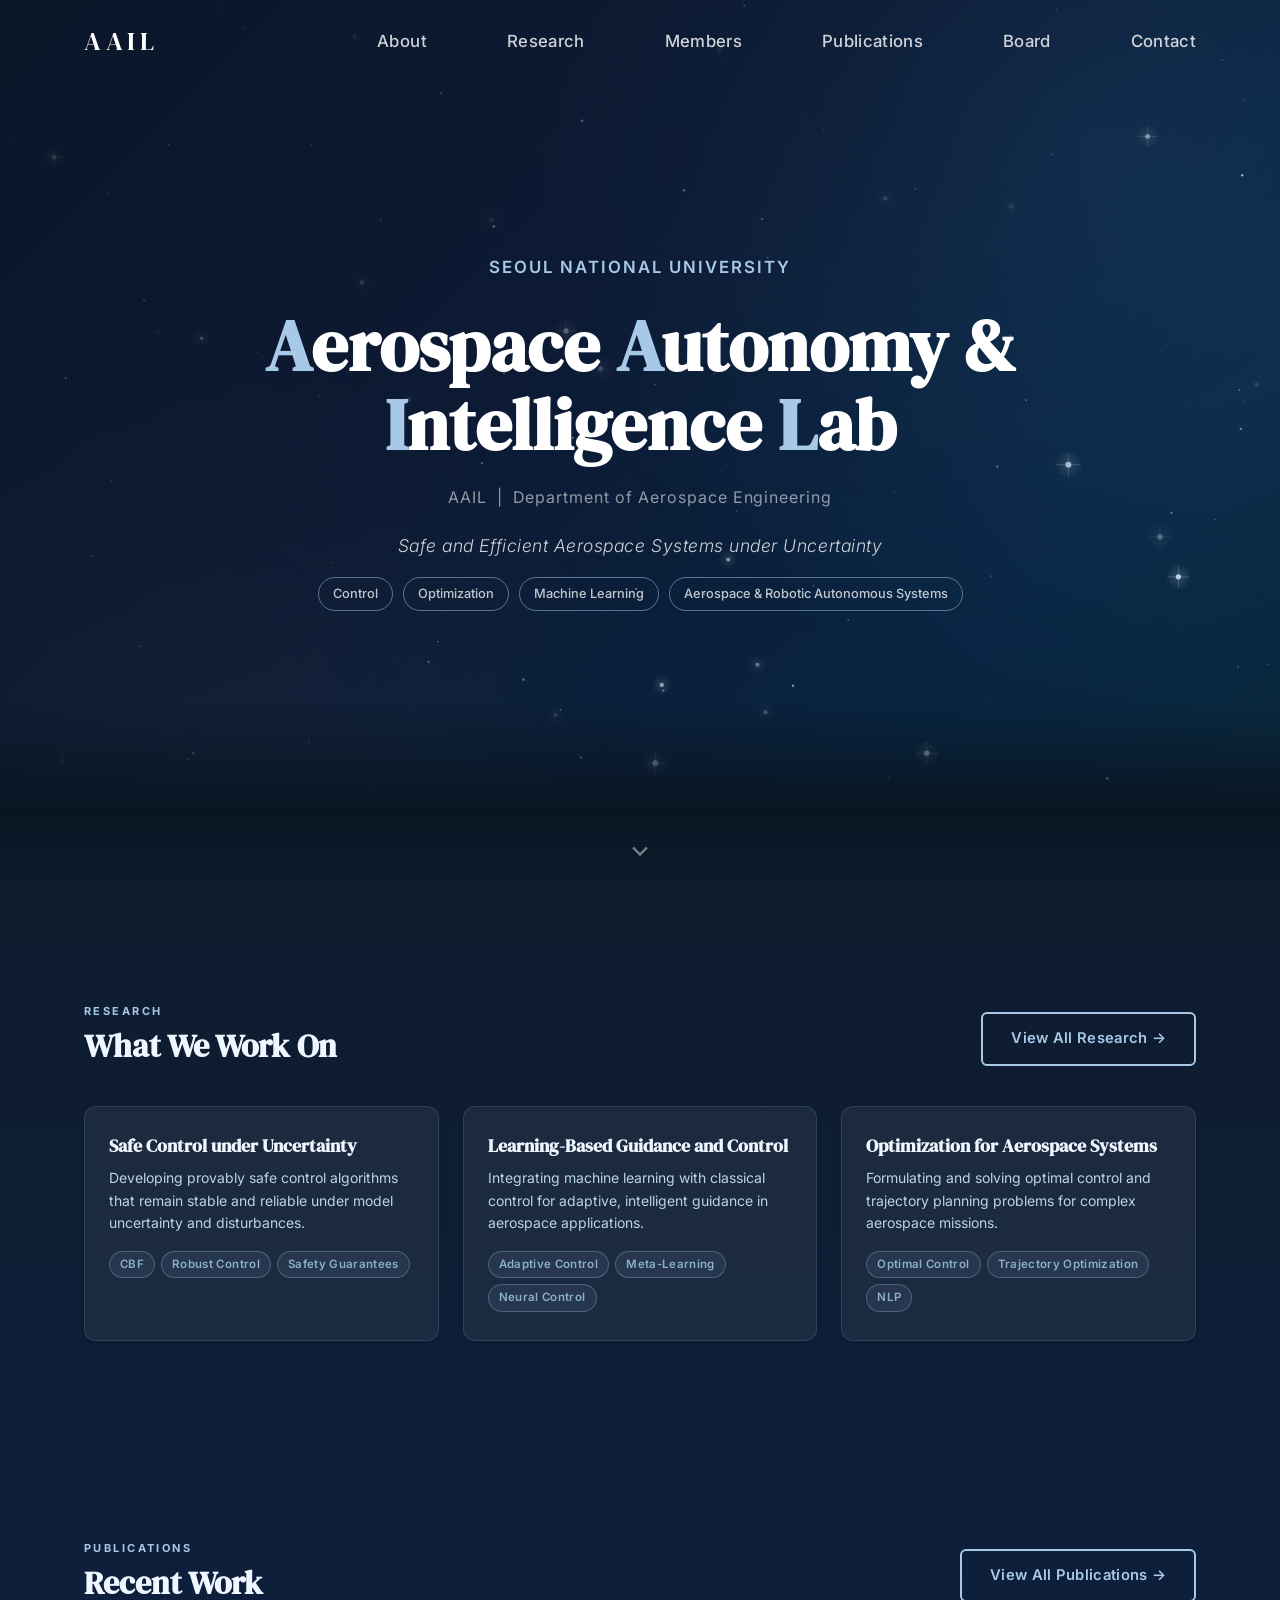
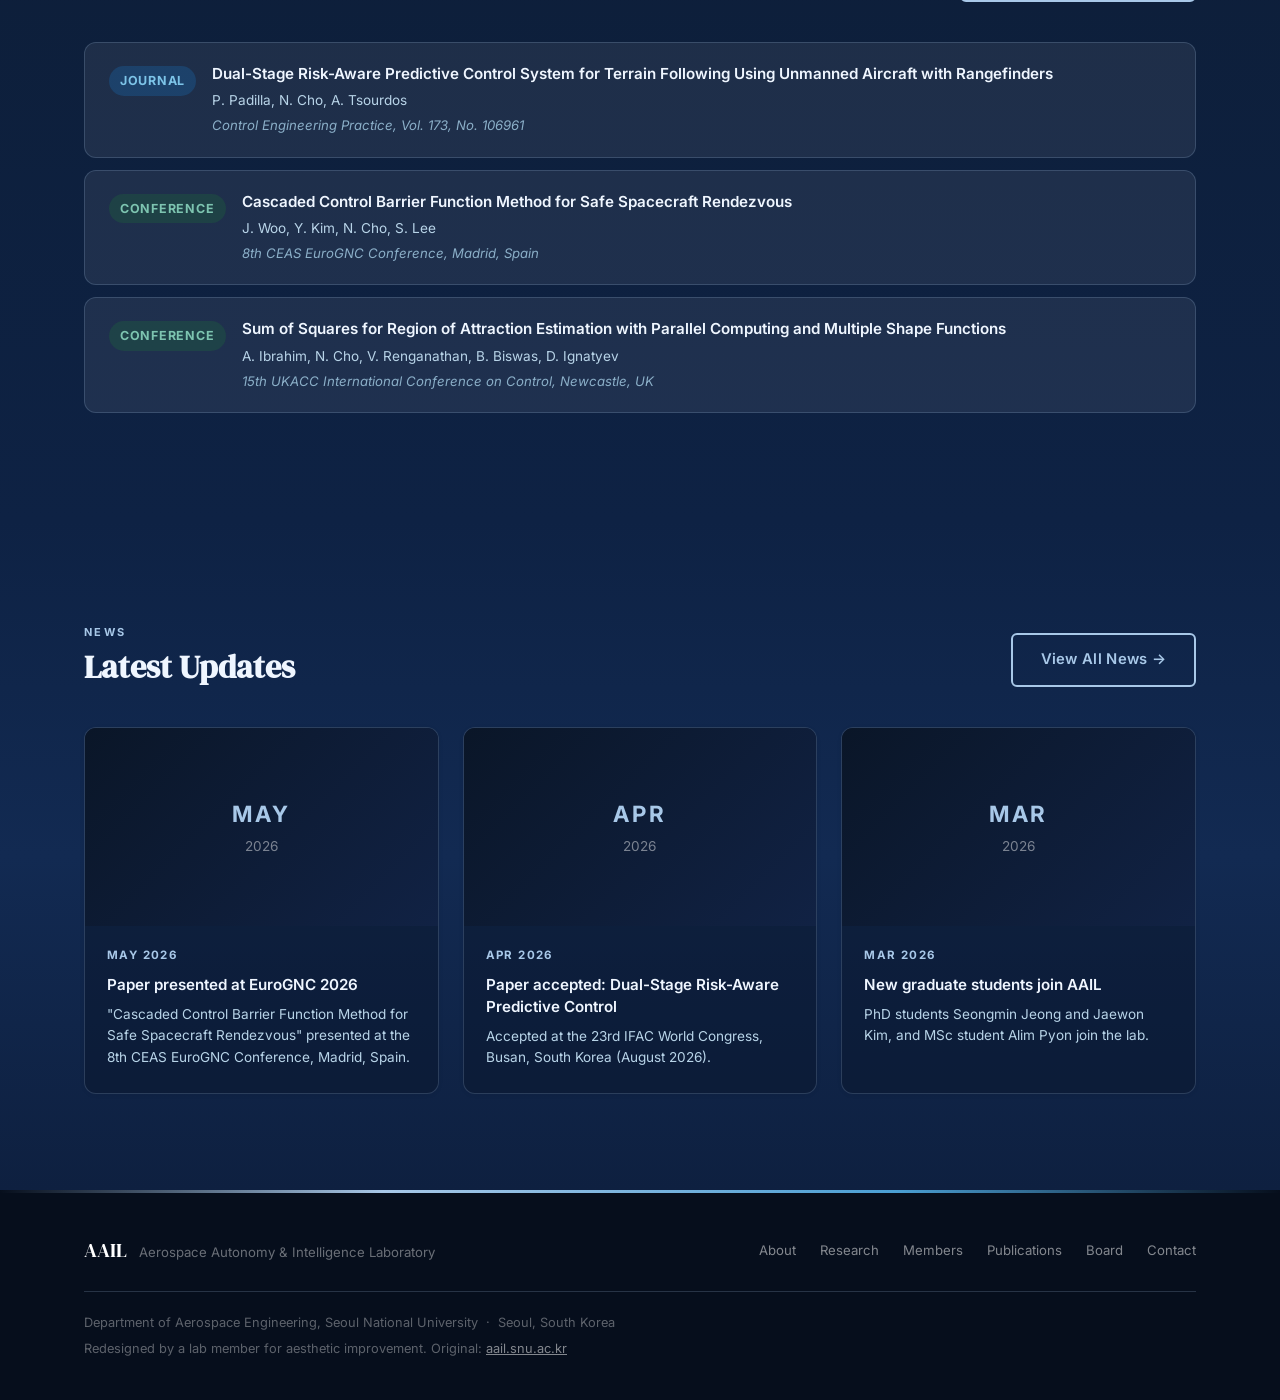
==== commit 90666ebd: "UI polish: hero typography, contact format, homepage gradient - Hero tags: 5개 → 4개 (Aerospace & Robo" ====
--- a/index.html
+++ b/index.html
@@ -123,8 +123,7 @@
             <span class="hero-tag">Control</span>
             <span class="hero-tag">Optimization</span>
             <span class="hero-tag">Machine Learning</span>
-            <span class="hero-tag">Guidance &amp; Control</span>
-            <span class="hero-tag">Aerospace Autonomy</span>
+            <span class="hero-tag">Aerospace &amp; Robotic Autonomous Systems</span>
           </div>
         </div>
         <button class="scroll-hint" id="hero-scroll-hint" aria-label="Scroll down">
@@ -651,9 +650,9 @@
               <h3>Phone</h3>
               <p>
                 <span class="contact-address-label">Lab</span>
-                +82-(0)2-880-7392<br />
+                (+82) 02-880-7392<br />
                 <span class="contact-address-label">PI Office</span>
-                +82-(0)2-880-7398
+                (+82) 02-880-7398
               </p>
             </div>
 
--- a/style.css
+++ b/style.css
@@ -427,9 +427,10 @@
   position: absolute;
   inset: 0;
   background: linear-gradient(135deg,
-    rgba(10,22,40,.85) 0%,
-    rgba(17,34,68,.6) 50%,
-    rgba(74,159,212,.15) 100%);
+    rgba(10,22,40,.90) 0%,
+    rgba(14,28,58,.65) 40%,
+    rgba(0,100,180,.18) 75%,
+    rgba(0,180,210,.13) 100%);
   pointer-events: none;
 }
 
@@ -443,12 +444,12 @@
 }
 
 .hero-eyebrow {
-  font-size: .875rem;
-  font-weight: 500;
-  letter-spacing: .2em;
+  font-size: 1.05rem;
+  font-weight: 600;
+  letter-spacing: .12em;
   text-transform: uppercase;
   color: var(--gold);
-  margin-bottom: 20px;
+  margin-bottom: 24px;
   opacity: 0;
   animation: heroFade 0.8s 0.2s forwards;
 }
@@ -467,7 +468,7 @@
 
 .hero-sub {
   font-size: 1rem;
-  color: rgba(255,255,255,.65);
+  color: rgba(255,255,255,.55);
   letter-spacing: .06em;
   margin-bottom: 20px;
   opacity: 0;
@@ -477,6 +478,7 @@
 .hero-statement {
   font-size: 1.1rem;
   font-weight: 300;
+  font-style: italic;
   color: rgba(255,255,255,.80);
   letter-spacing: .03em;
   margin-bottom: 16px;
@@ -2268,17 +2270,17 @@
 /* ── HOMEPAGE ATMOSPHERIC GRADIENT (space → earth descent) ──── */
 #page-home .teaser-section.teaser-research {
   background-color: #0E1C2E;
-  background-image: linear-gradient(to bottom, #0E1C2E 0%, #142840 100%);
+  background-image: linear-gradient(to bottom, #0E1C2E 0%, #0D1E38 100%);
   background-size: auto;
 }
 #page-home .teaser-section.teaser-publications {
-  background-color: #142840;
-  background-image: linear-gradient(to bottom, #142840 0%, #1A3860 100%);
+  background-color: #0D1E38;
+  background-image: linear-gradient(to bottom, #0D1E38 0%, #0E2244 100%);
   background-size: auto;
 }
 #page-home .teaser-section.teaser-news {
-  background-color: #1A3860;
-  background-image: linear-gradient(to bottom, #1A3860 0%, #2060A8 50%, #183C70 100%);
+  background-color: #0E2244;
+  background-image: linear-gradient(to bottom, #0E2244 0%, #122A52 50%, #0E2040 100%);
   background-size: auto;
 }
 
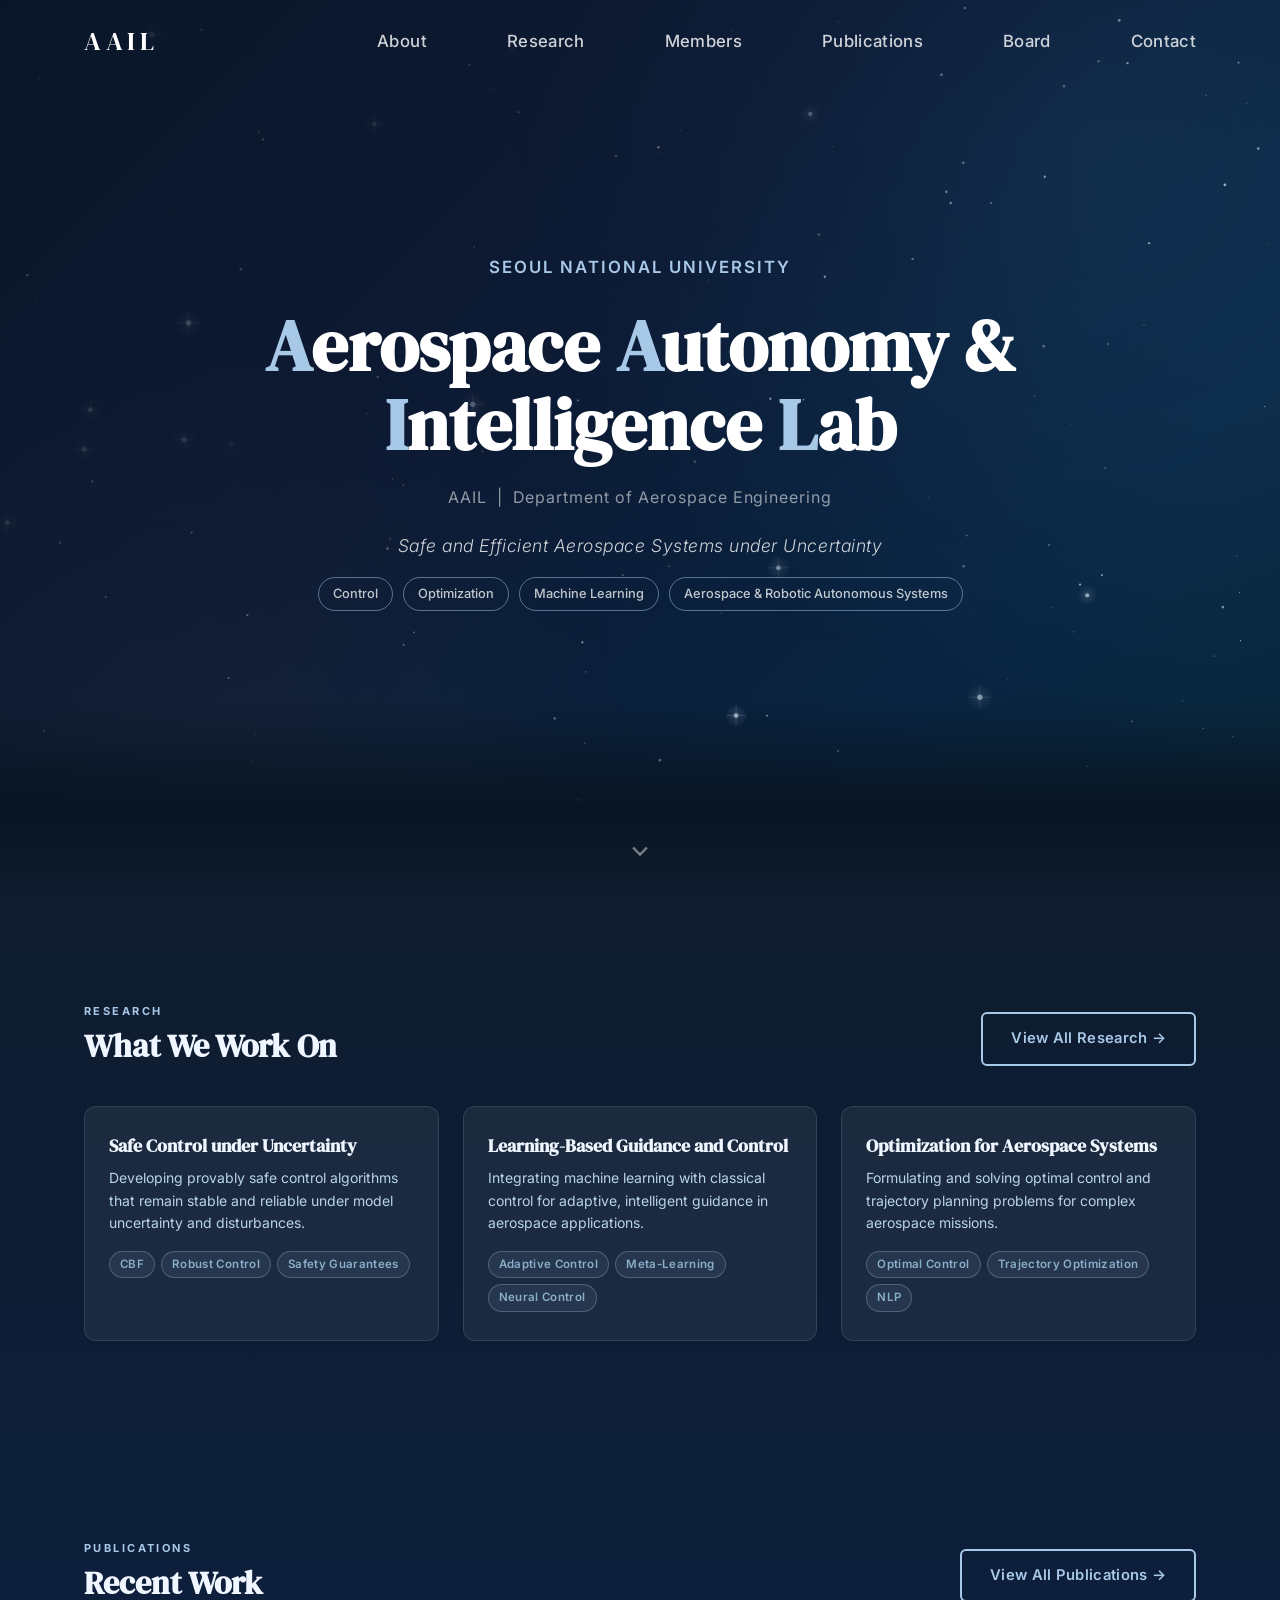
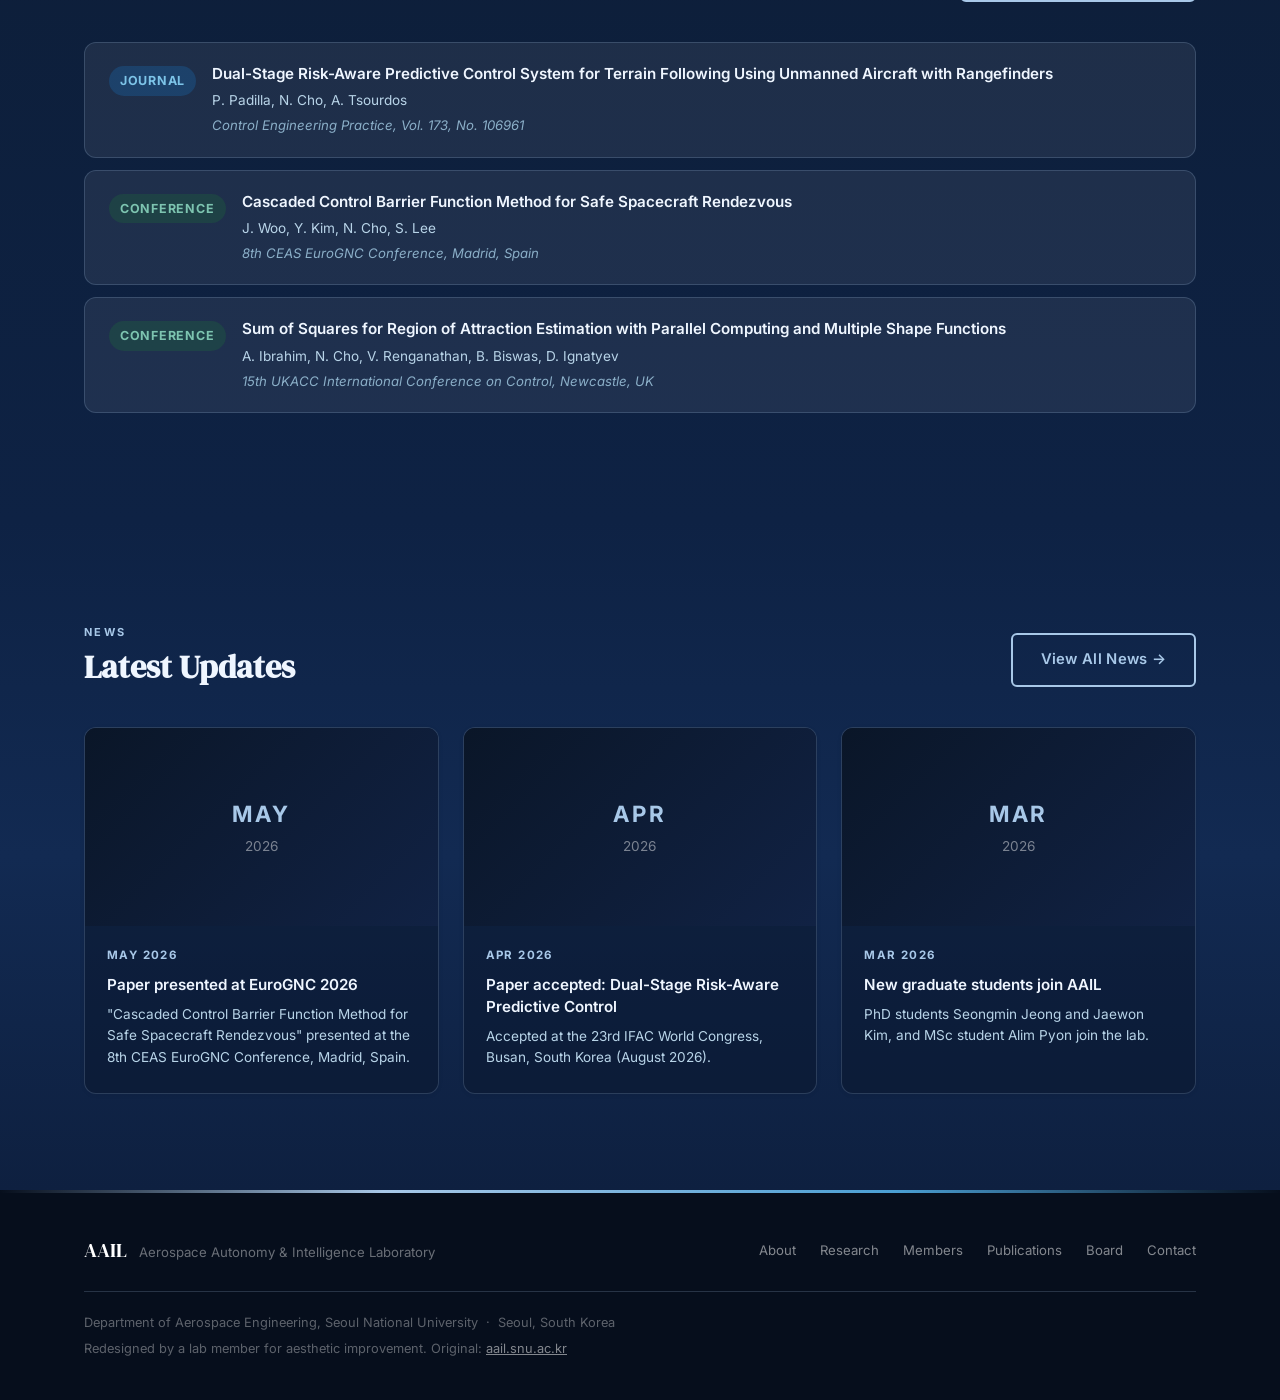
==== commit 18dac9c5: "Add BibTeX pipeline, SEO, image optimization, and README update - publications.bib: BibTeX source of" ====
--- a/index.html
+++ b/index.html
@@ -4,15 +4,54 @@
   <meta charset="UTF-8" />
   <meta name="viewport" content="width=device-width, initial-scale=1.0" />
   <title>AAIL — Aerospace Autonomy and Intelligence Laboratory</title>
+
+  <!-- SEO -->
+  <meta name="description" content="The Aerospace Autonomy and Intelligence Laboratory (AAIL) at Seoul National University develops theory and algorithms for autonomous aerospace systems — guidance &amp; control, machine learning, and safe decision-making. Led by Prof. Namhoon Cho." />
+  <meta name="keywords" content="aerospace autonomy, autonomous systems, guidance control, control barrier functions, machine learning control, SNU, Seoul National University, Namhoon Cho" />
+  <meta name="author" content="AAIL, Seoul National University" />
+  <meta name="robots" content="index, follow" />
+
+  <!-- Open Graph -->
+  <meta property="og:title" content="AAIL — Aerospace Autonomy and Intelligence Laboratory" />
+  <meta property="og:description" content="Research group at Seoul National University's Department of Aerospace Engineering, led by Professor Namhoon Cho." />
+  <meta property="og:image" content="https://rimi1014.github.io/aail-webpage/images/og-image.png" />
+  <meta property="og:type" content="website" />
+  <meta property="og:url" content="https://rimi1014.github.io/aail-webpage/" />
+  <meta property="og:site_name" content="AAIL" />
+
+  <!-- Twitter Card -->
+  <meta name="twitter:card" content="summary_large_image" />
+  <meta name="twitter:title" content="AAIL — Aerospace Autonomy and Intelligence Laboratory" />
+  <meta name="twitter:description" content="Research group at Seoul National University's Department of Aerospace Engineering, led by Professor Namhoon Cho." />
+  <meta name="twitter:image" content="https://rimi1014.github.io/aail-webpage/images/og-image.png" />
+
+  <!-- Structured Data -->
+  <script type="application/ld+json">
+  {
+    "@context": "https://schema.org",
+    "@type": "ResearchOrganization",
+    "name": "Aerospace Autonomy and Intelligence Laboratory (AAIL)",
+    "alternateName": "AAIL",
+    "url": "https://rimi1014.github.io/aail-webpage/",
+    "description": "Research group at Seoul National University developing theory and algorithms for autonomous aerospace systems.",
+    "parentOrganization": {
+      "@type": "EducationalOrganization",
+      "name": "Seoul National University",
+      "url": "https://www.snu.ac.kr"
+    },
+    "member": {
+      "@type": "Person",
+      "name": "Namhoon Cho",
+      "jobTitle": "Assistant Professor",
+      "affiliation": "Seoul National University"
+    }
+  }
+  </script>
+
   <link rel="preconnect" href="https://fonts.googleapis.com" />
   <link rel="preconnect" href="https://fonts.gstatic.com" crossorigin />
   <link href="https://fonts.googleapis.com/css2?family=DM+Serif+Display:ital@0;1&family=Inter:wght@300;400;500;600;700&display=swap" rel="stylesheet" />
   <link rel="stylesheet" href="style.css" />
-  <meta property="og:title" content="AAIL:Aerospace Autonomy and Intelligence Laboratory" />
-  <meta property="og:description" content="Research group at Seoul National University's Department of Aerospace Engineering, led by Professor Namhoon Cho." />
-  <meta property="og:image" content="https://rimi1014.github.io/aail-webpage/images/og-image.png" />
-  <meta property="og:type" content="website" />
-  <meta property="og:url" content="https://rimi1014.github.io/aail-webpage/" />
 </head>
 <body>
 
@@ -227,7 +266,7 @@
           <div class="about-panel active" id="about-panel-about">
 
             <div class="about-intro fade-in">
-              <img src="images/aail_kcikoff.jpg" alt="AAIL Kickoff" class="about-kickoff-img" />
+              <img src="images/aail_kcikoff.jpg" alt="AAIL Kickoff" class="about-kickoff-img" loading="lazy" />
               <div class="about-text">
                 <h2 class="about-subtitle">Intelligent Systems for the Future of Aerospace</h2>
                 <p>The <strong>Aerospace Autonomy and Intelligence Laboratory (AAIL)</strong> is a research group within the Department of Aerospace Engineering at Seoul National University, led by Professor Namhoon Cho.</p>
@@ -237,13 +276,13 @@
 
             <div class="about-vision fade-in">
               <h3 class="about-vision-title">Research Statement</h3>
-              <img src="images/research interest.png" alt="AAIL Research Vision" class="about-vision-img" />
+              <img src="images/research interest.png" alt="AAIL Research Vision" class="about-vision-img" loading="lazy" />
             </div>
 
             <div class="legacy-section fade-in">
               <h3 class="about-vision-title">Legacy of FDCL</h3>
               <p class="legacy-desc">The Aerospace Autonomy and Intelligence Laboratory (AAIL) represents the third generation at Seoul National University, continuing the Flight Dynamics and Control Laboratory's (FDCL) academic tradition spanning seven decades. The laboratory combines the precision of traditional control engineering with the transformative power of modern computing.</p>
-              <img src="images/legacy.jpg" alt="Legacy of FDCL" class="about-vision-img legacy-img" />
+              <img src="images/legacy.jpg" alt="Legacy of FDCL" class="about-vision-img legacy-img" loading="lazy" />
               <div class="legacy-grid">
                 <div class="legacy-card">
                   <span class="legacy-gen">1st Generation</span>
@@ -430,7 +469,7 @@
             <div class="pi-profile fade-in">
               <div class="pi-profile-card">
                 <div class="pi-avatar">
-                  <img src="images/ncho.jpg" alt="Prof. Namhoon Cho" class="pi-photo"
+                  <img src="images/ncho.jpg" alt="Prof. Namhoon Cho" class="pi-photo" loading="lazy"
                     onerror="this.style.display='none';this.nextElementSibling.style.display='flex'" />
                   <div class="pi-avatar-initials">NC</div>
                 </div>
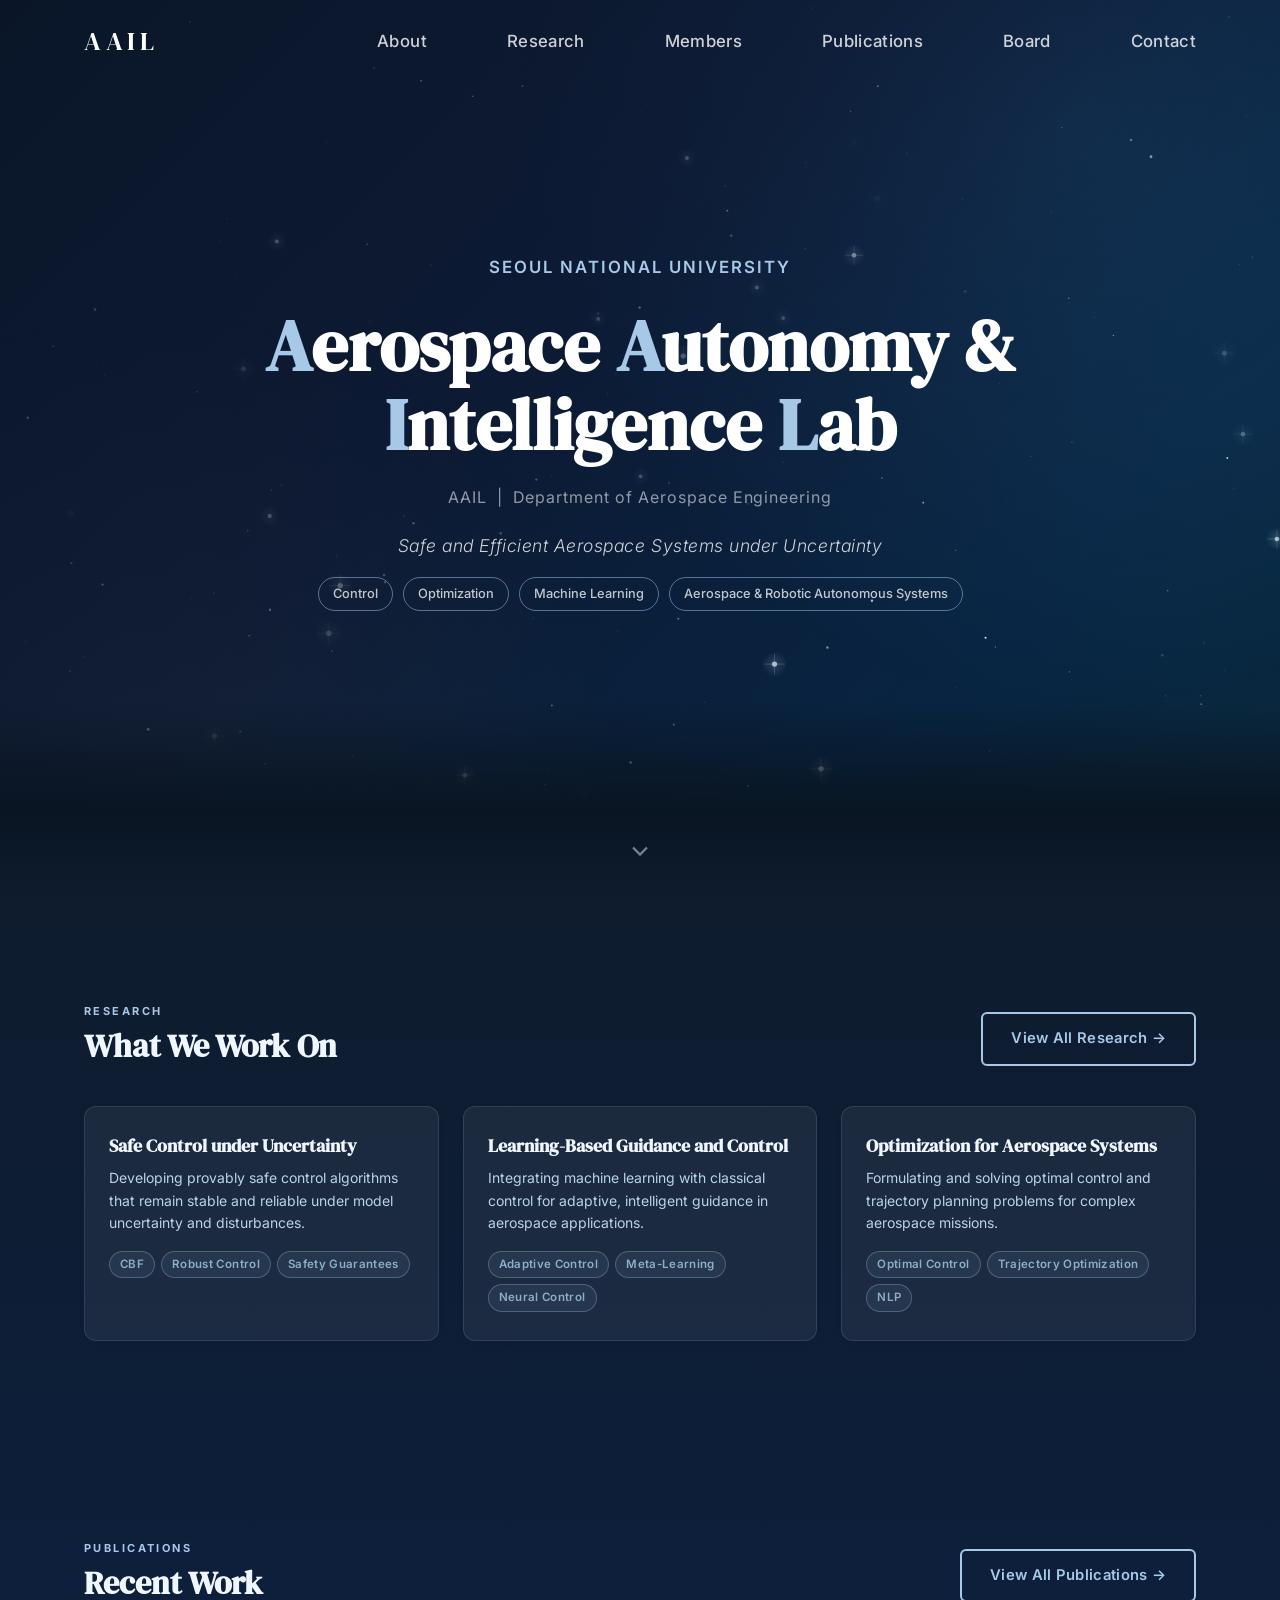
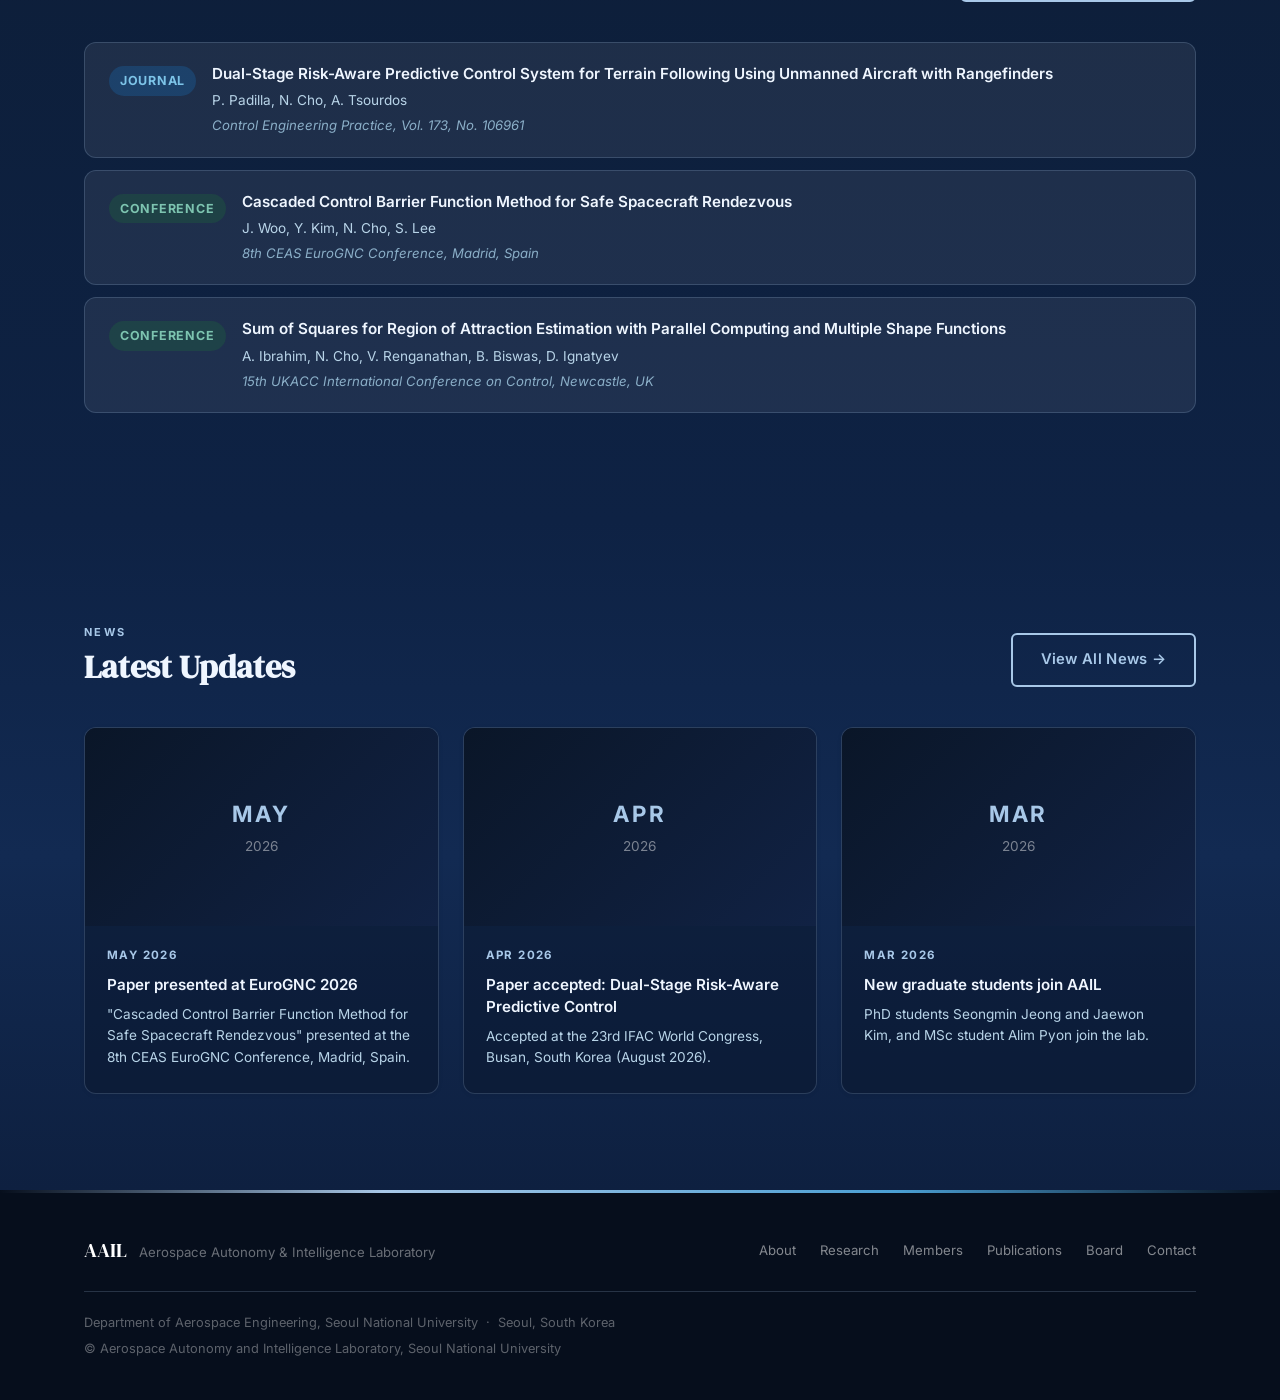
==== commit 8d2c5650: "Footer: replace redesign note with copyright Co-Authored-By: Claude Sonnet 4.6 <noreply@anthropic.co" ====
--- a/index.html
+++ b/index.html
@@ -774,7 +774,7 @@
       </div>
       <div class="footer-copy">
         <p>Department of Aerospace Engineering, Seoul National University &nbsp;·&nbsp; Seoul, South Korea</p>
-        <p class="footer-note">Redesigned by a lab member for aesthetic improvement. Original: <a href="http://aail.snu.ac.kr" target="_blank">aail.snu.ac.kr</a></p>
+        <p class="footer-note">© Aerospace Autonomy and Intelligence Laboratory, Seoul National University</p>
       </div>
     </div>
   </footer>
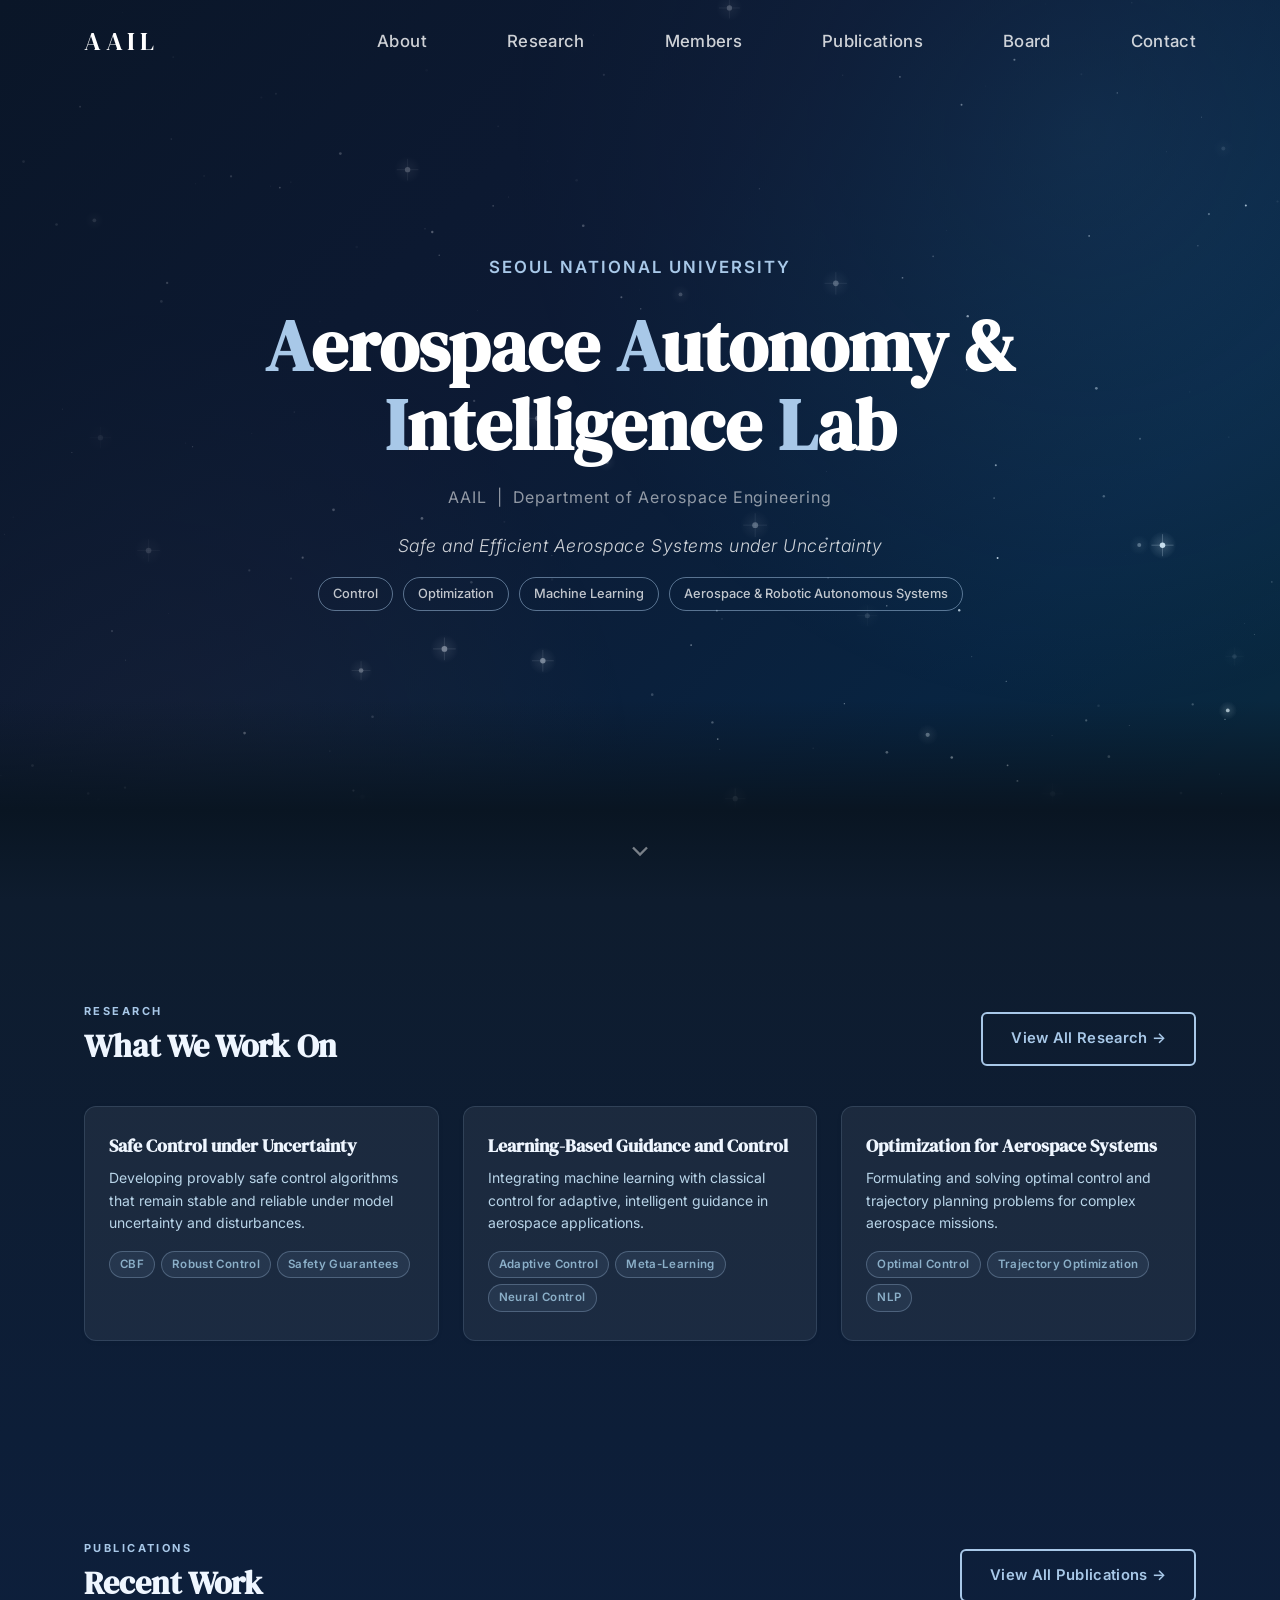
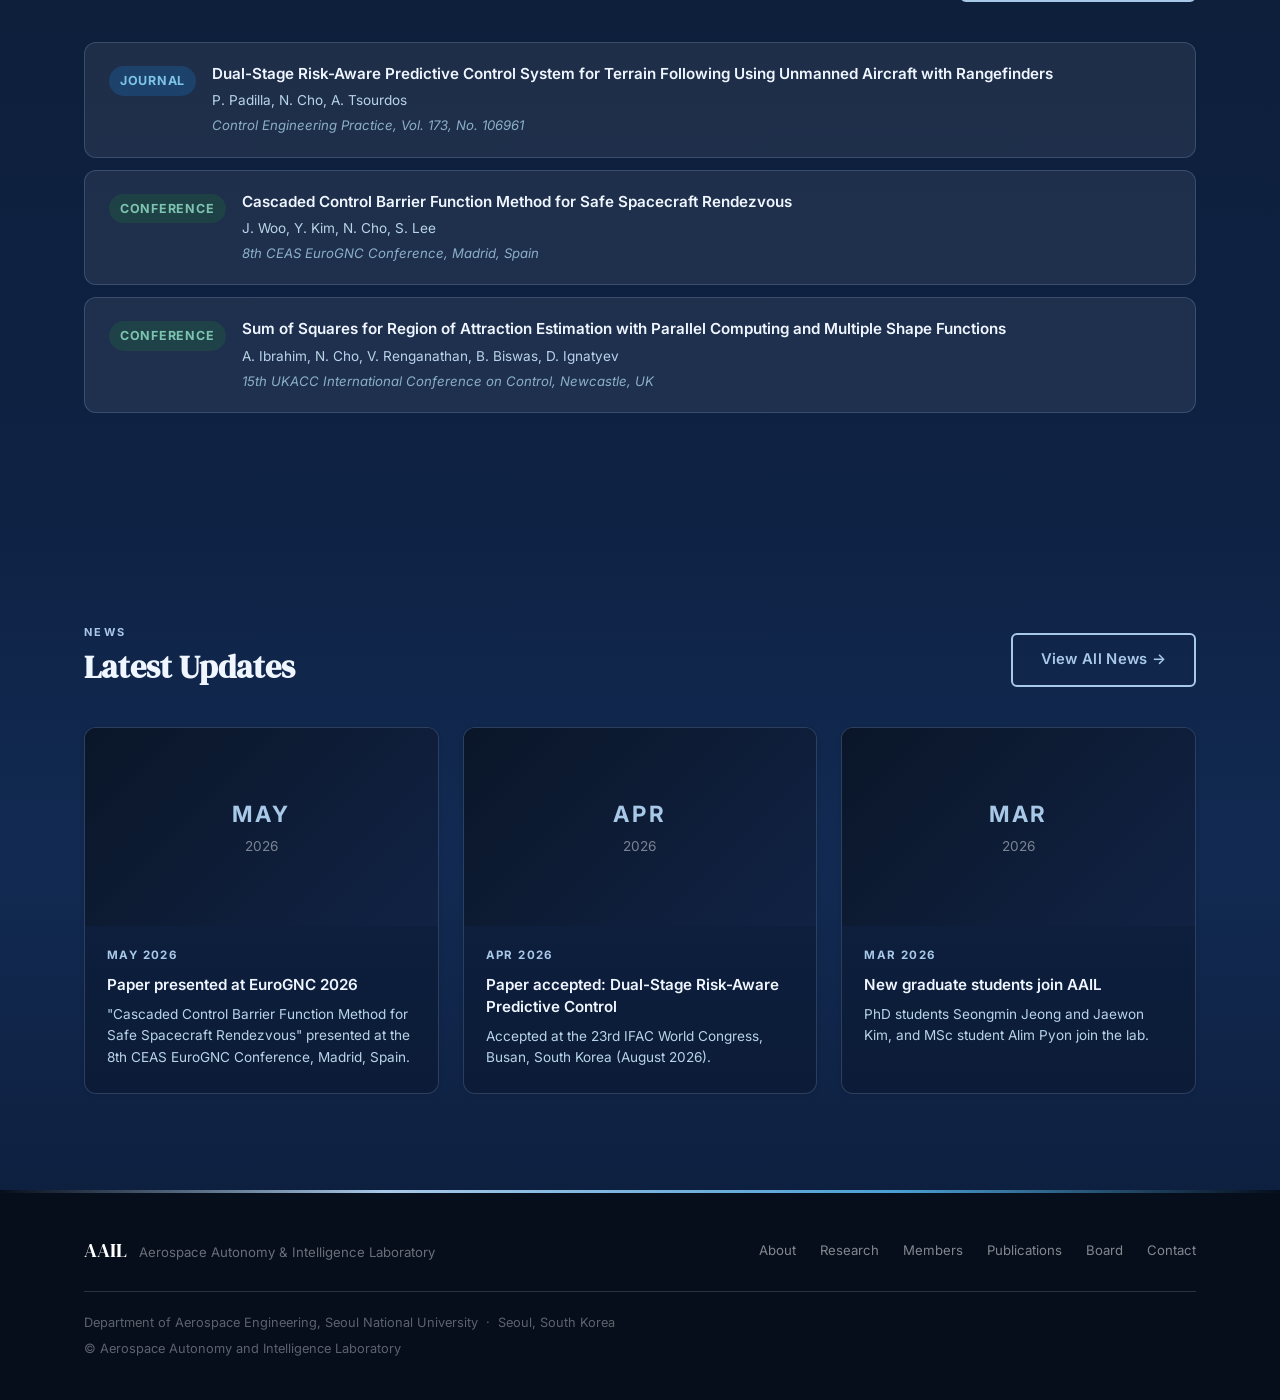
==== commit b45f8ce2: "Footer: remove duplicate SNU from copyright line Co-Authored-By: Claude Sonnet 4.6 <noreply@anthropi" ====
--- a/index.html
+++ b/index.html
@@ -774,7 +774,7 @@
       </div>
       <div class="footer-copy">
         <p>Department of Aerospace Engineering, Seoul National University &nbsp;·&nbsp; Seoul, South Korea</p>
-        <p class="footer-note">© Aerospace Autonomy and Intelligence Laboratory, Seoul National University</p>
+        <p class="footer-note">© Aerospace Autonomy and Intelligence Laboratory</p>
       </div>
     </div>
   </footer>
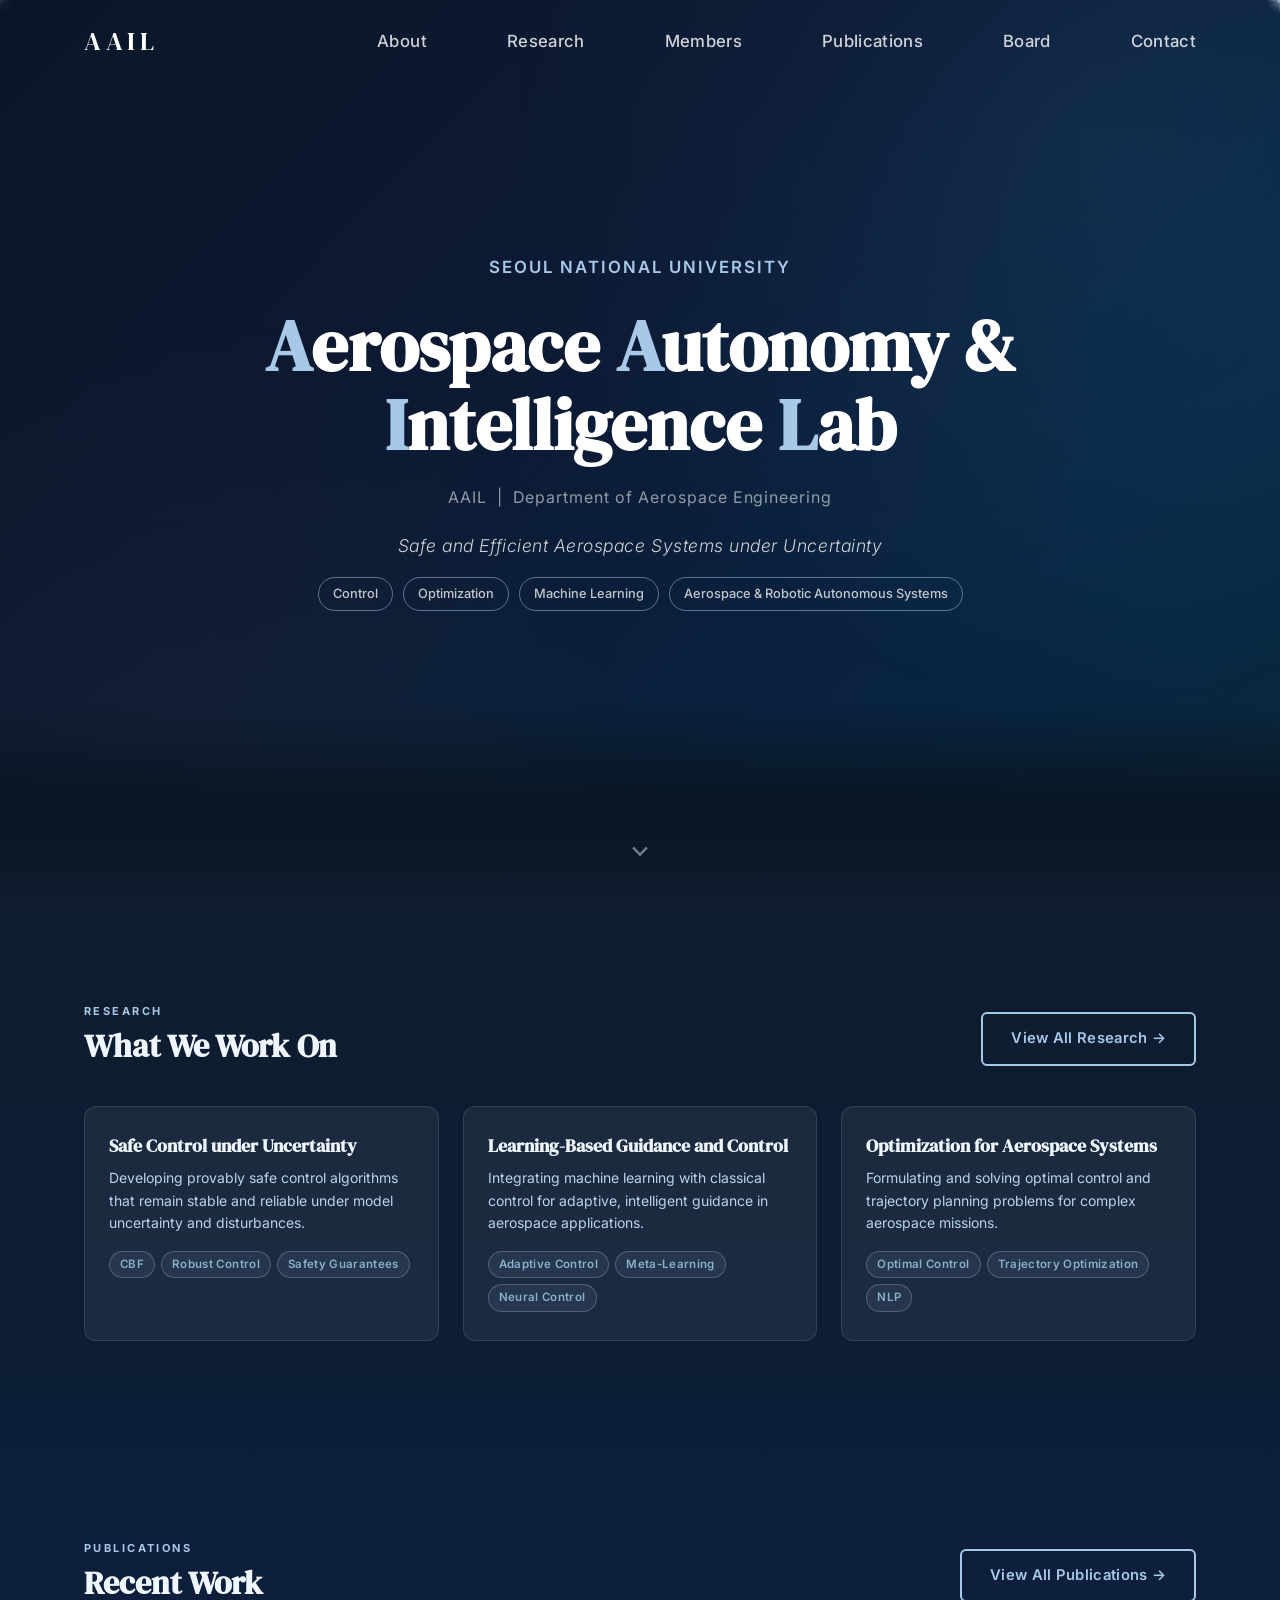
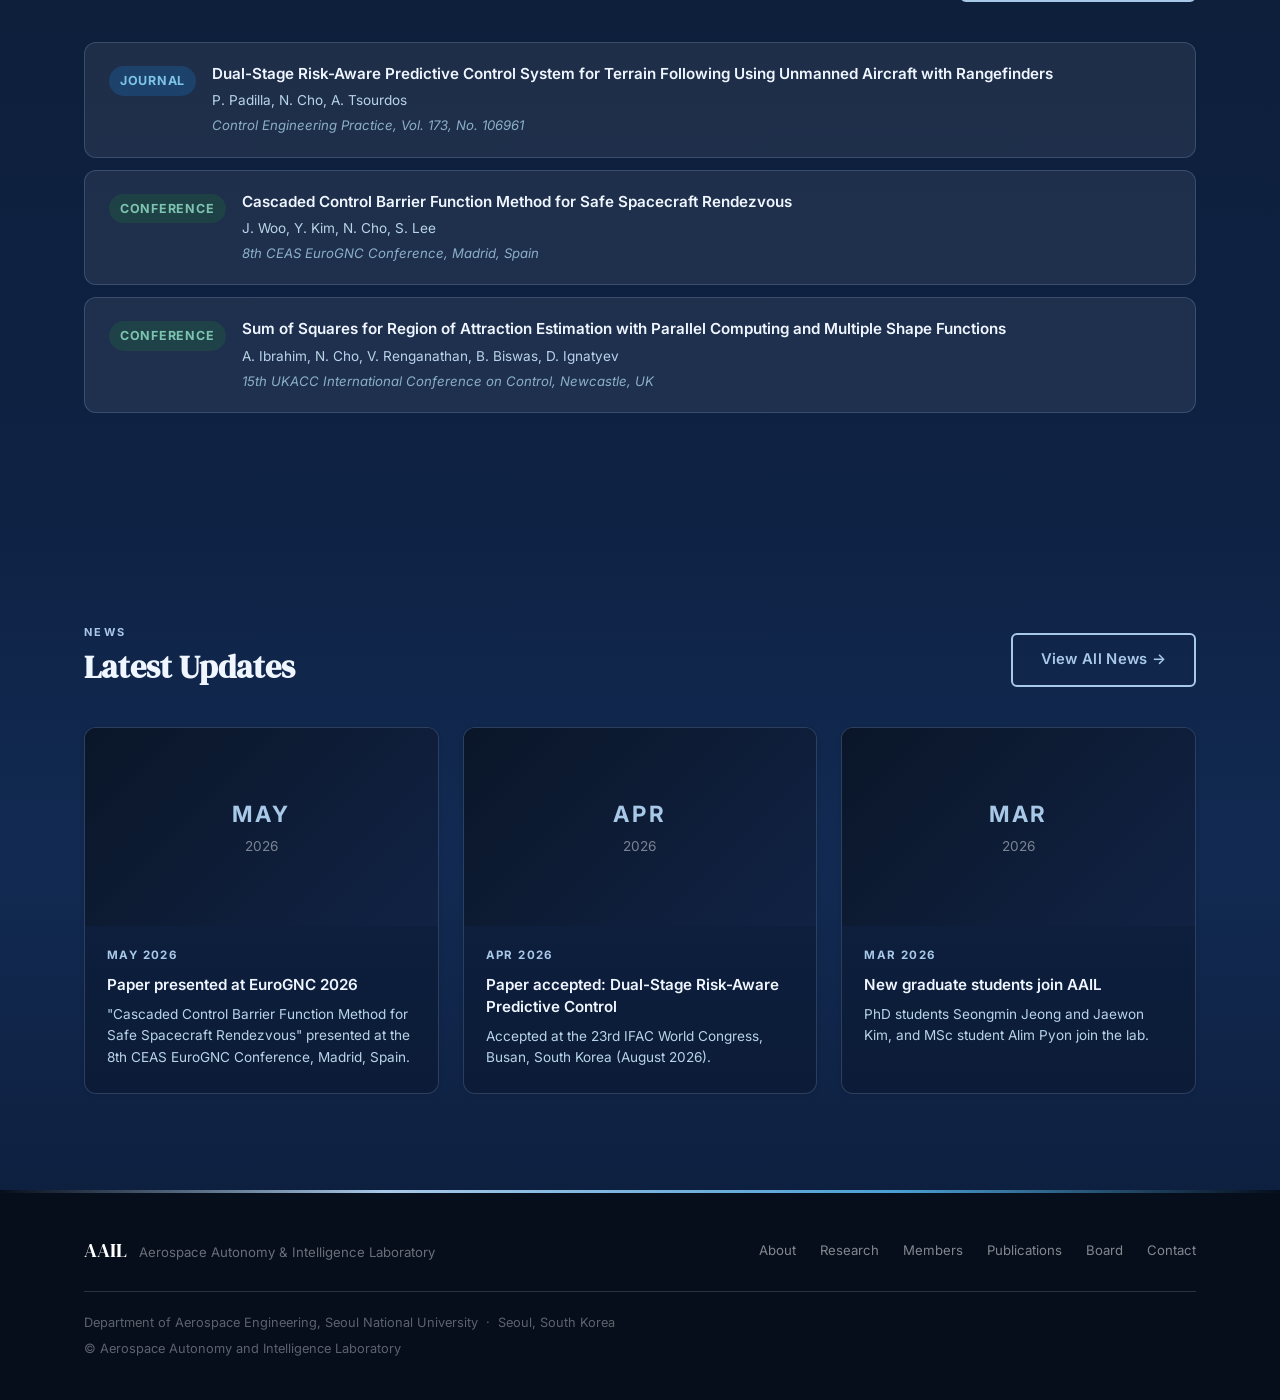
==== commit b5344d22: "Home: remove redundant 'View Full List' publications button Co-Authored-By: Claude Sonnet 4.6 <norep" ====
--- a/index.html
+++ b/index.html
@@ -612,9 +612,7 @@
             <!-- data/publications.js 에서 자동으로 채워집니다 -->
           </div>
 
-          <div class="pub-more fade-in">
-            <a href="http://aail.snu.ac.kr" target="_blank" class="btn btn-outline">View Full List ↗</a>
-          </div>
+
         </div>
       </section>
     </div>
